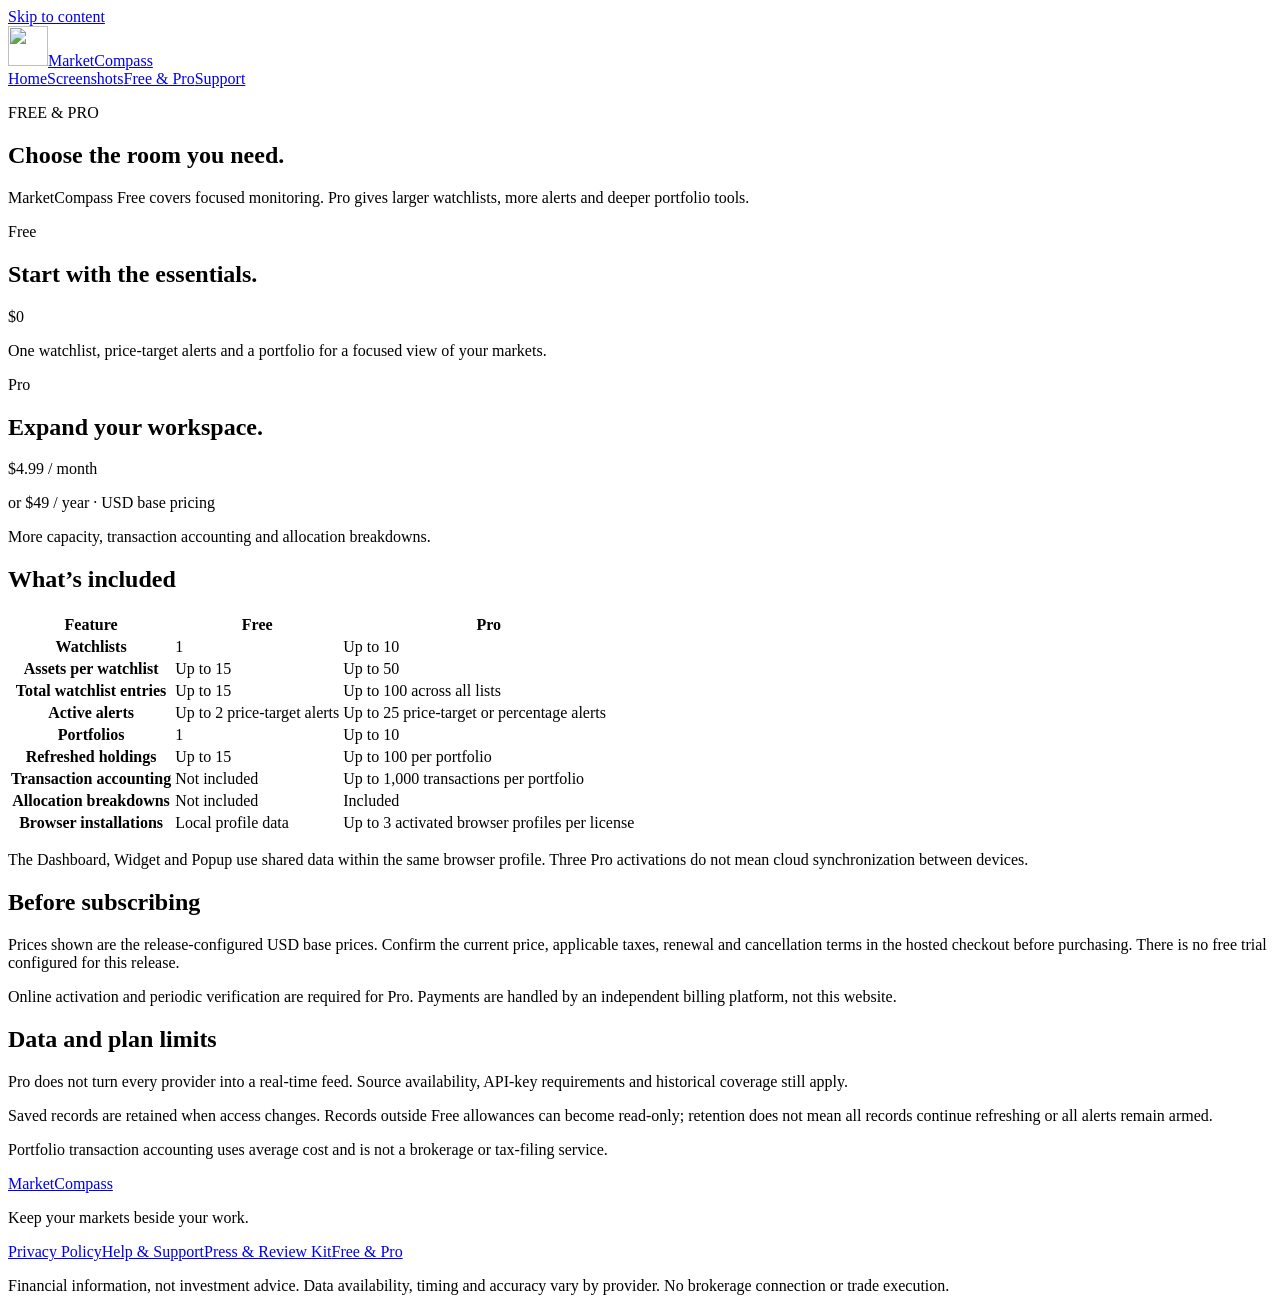
==== free-pro.html @ 10a3f00e "Add files via upload" ====
<!doctype html><html lang="en"><head><meta charset="utf-8"><meta name="viewport" content="width=device-width,initial-scale=1"><title>Free & Pro | MarketCompass</title><meta name="description" content="Compare MarketCompass Free and Pro allowances, portfolio tools and subscription information."><link rel="icon" href="assets/marketing/icon.png"><link rel="stylesheet" href="assets/site.css"></head><body><a class="skip" href="#main">Skip to content</a><header class="site-header"><div class="wrap header-inner"><a class="brand" href="index.html"><img src="assets/marketing/icon.png" width="40" height="40" alt=""><span>MarketCompass</span></a><nav aria-label="Main navigation"><a href="index.html">Home</a><a href="screenshots.html">Screenshots</a><a href="free-pro.html" aria-current="page">Free & Pro</a><a href="support.html">Support</a></nav></div></header><main id="main"><section class="page-head wrap"><p class="eyebrow">FREE & PRO</p><h1>Choose the room you need.</h1><p class="lede">MarketCompass Free covers focused monitoring. Pro gives larger watchlists, more alerts and deeper portfolio tools.</p></section>
<section class="wrap plans"><article><p class="eyebrow">Free</p><h2>Start with the essentials.</h2><p class="price">$0</p><p>One watchlist, price-target alerts and a portfolio for a focused view of your markets.</p></article><article class="pro-plan"><p class="eyebrow">Pro</p><h2>Expand your workspace.</h2><p class="price">$4.99<span> / month</span></p><p>or $49 / year · USD base pricing</p><p>More capacity, transaction accounting and allocation breakdowns.</p></article></section><section class="wrap section"><h2>What’s included</h2><div class="table-scroll" tabindex="0" role="region" aria-label="Free and Pro comparison"><table><thead><tr><th scope="col">Feature</th><th scope="col">Free</th><th scope="col">Pro</th></tr></thead><tbody><tr><th scope="row">Watchlists</th><td data-label="Free">1</td><td data-label="Pro">Up to 10</td></tr><tr><th scope="row">Assets per watchlist</th><td data-label="Free">Up to 15</td><td data-label="Pro">Up to 50</td></tr><tr><th scope="row">Total watchlist entries</th><td data-label="Free">Up to 15</td><td data-label="Pro">Up to 100 across all lists</td></tr><tr><th scope="row">Active alerts</th><td data-label="Free">Up to 2 price-target alerts</td><td data-label="Pro">Up to 25 price-target or percentage alerts</td></tr><tr><th scope="row">Portfolios</th><td data-label="Free">1</td><td data-label="Pro">Up to 10</td></tr><tr><th scope="row">Refreshed holdings</th><td data-label="Free">Up to 15</td><td data-label="Pro">Up to 100 per portfolio</td></tr><tr><th scope="row">Transaction accounting</th><td data-label="Free">Not included</td><td data-label="Pro">Up to 1,000 transactions per portfolio</td></tr><tr><th scope="row">Allocation breakdowns</th><td data-label="Free">Not included</td><td data-label="Pro">Included</td></tr><tr><th scope="row">Browser installations</th><td data-label="Free">Local profile data</td><td data-label="Pro">Up to 3 activated browser profiles per license</td></tr></tbody></table></div><p class="fine">The Dashboard, Widget and Popup use shared data within the same browser profile. Three Pro activations do not mean cloud synchronization between devices.</p></section><section class="wrap section two"><article class="feature-panel"><h2>Before subscribing</h2><p>Prices shown are the release-configured USD base prices. Confirm the current price, applicable taxes, renewal and cancellation terms in the hosted checkout before purchasing. There is no free trial configured for this release.</p><p>Online activation and periodic verification are required for Pro. Payments are handled by an independent billing platform, not this website.</p></article><article class="feature-panel"><h2>Data and plan limits</h2><p>Pro does not turn every provider into a real-time feed. Source availability, API-key requirements and historical coverage still apply.</p><p>Saved records are retained when access changes. Records outside Free allowances can become read-only; retention does not mean all records continue refreshing or all alerts remain armed.</p><p>Portfolio transaction accounting uses average cost and is not a brokerage or tax-filing service.</p></article></section></main><footer><div class="wrap footer-inner"><div><a class="brand" href="index.html">MarketCompass</a><p>Keep your markets beside your work.</p></div><div class="footer-links"><a href="privacy.html">Privacy Policy</a><a href="support.html">Help & Support</a><a href="press.html">Press & Review Kit</a><a href="free-pro.html">Free & Pro</a></div><p class="fine">Financial information, not investment advice. Data availability, timing and accuracy vary by provider. No brokerage connection or trade execution.</p></div></footer></body></html>
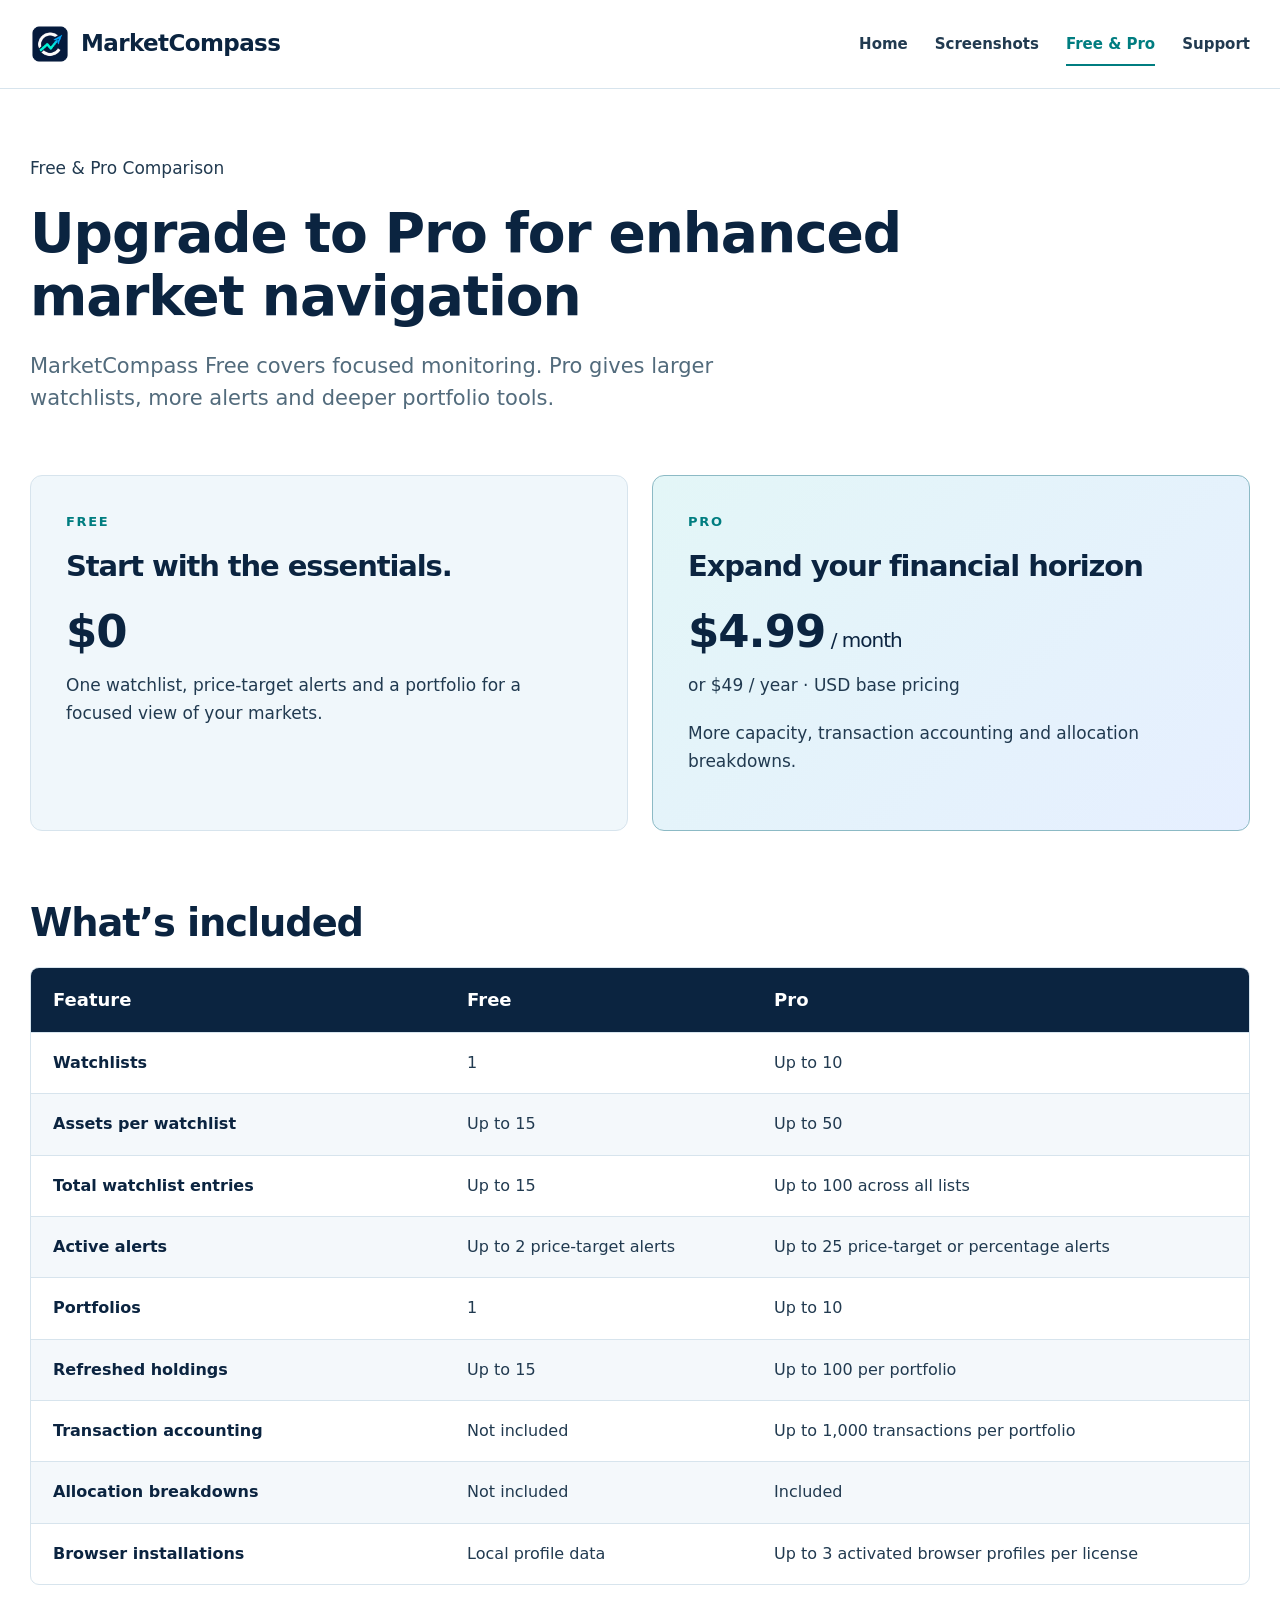
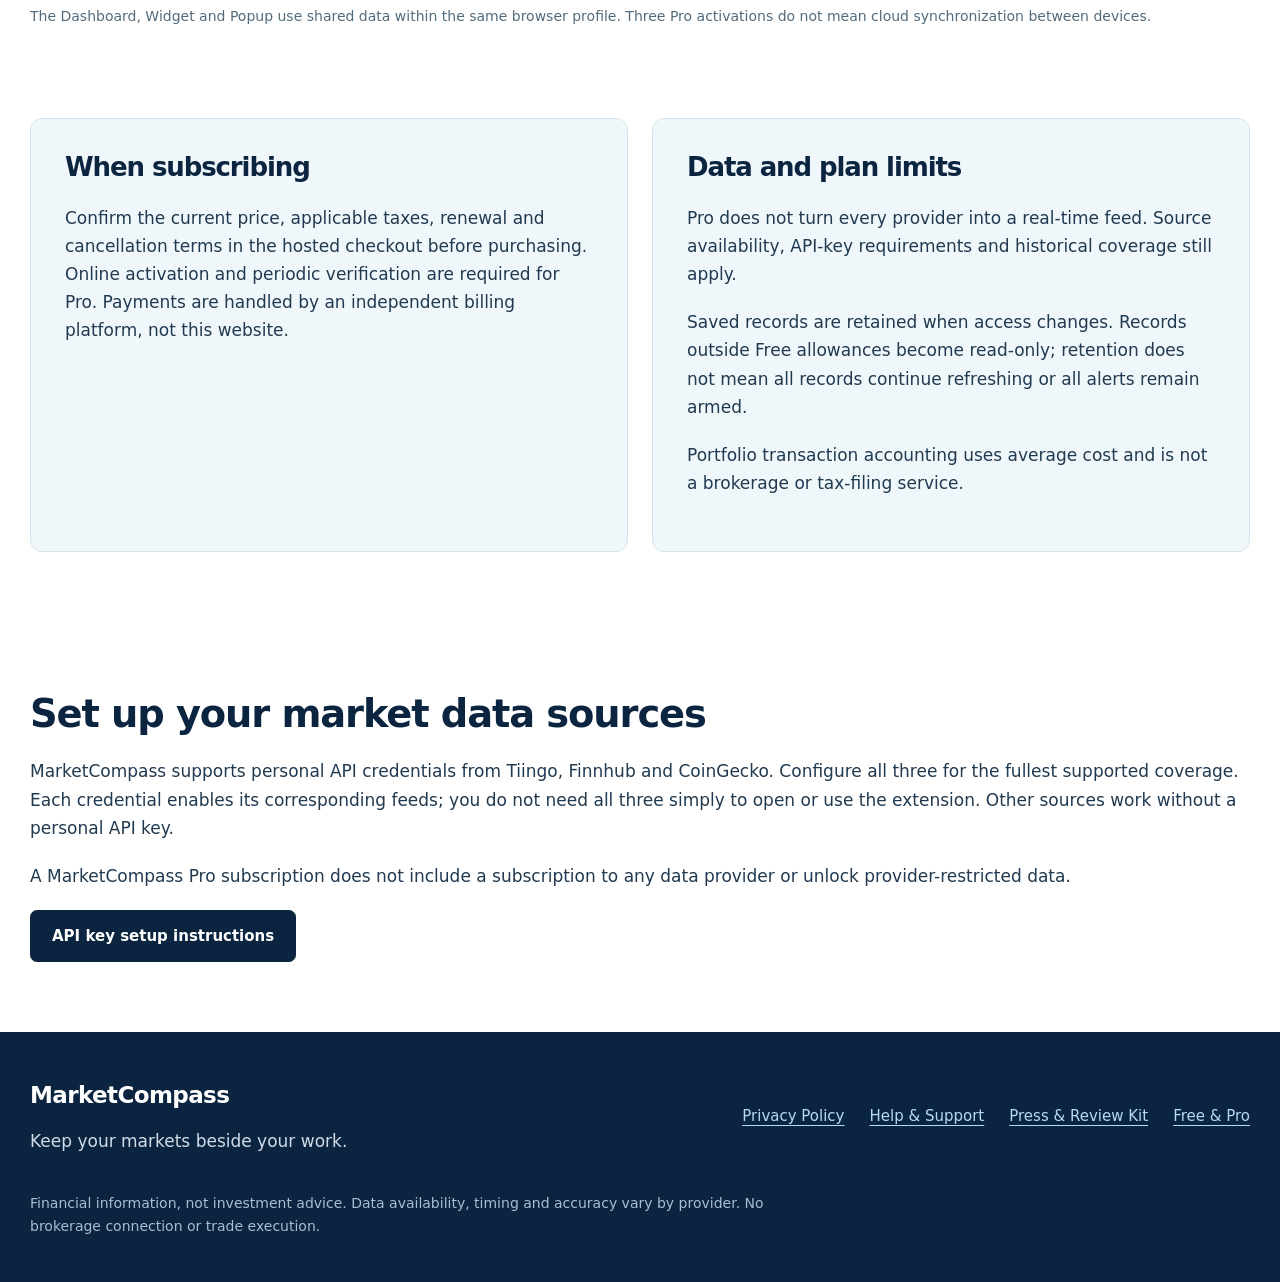
==== commit b315f7eb: "Add files via upload" ====
--- a/free-pro.html
+++ b/free-pro.html
@@ -1,2 +1,2 @@
-<!doctype html><html lang="en"><head><meta charset="utf-8"><meta name="viewport" content="width=device-width,initial-scale=1"><title>Free & Pro | MarketCompass</title><meta name="description" content="Compare MarketCompass Free and Pro allowances, portfolio tools and subscription information."><link rel="icon" href="assets/marketing/icon.png"><link rel="stylesheet" href="assets/site.css"></head><body><a class="skip" href="#main">Skip to content</a><header class="site-header"><div class="wrap header-inner"><a class="brand" href="index.html"><img src="assets/marketing/icon.png" width="40" height="40" alt=""><span>MarketCompass</span></a><nav aria-label="Main navigation"><a href="index.html">Home</a><a href="screenshots.html">Screenshots</a><a href="free-pro.html" aria-current="page">Free & Pro</a><a href="support.html">Support</a></nav></div></header><main id="main"><section class="page-head wrap"><p class="eyebrow">FREE & PRO</p><h1>Choose the room you need.</h1><p class="lede">MarketCompass Free covers focused monitoring. Pro gives larger watchlists, more alerts and deeper portfolio tools.</p></section>
-<section class="wrap plans"><article><p class="eyebrow">Free</p><h2>Start with the essentials.</h2><p class="price">$0</p><p>One watchlist, price-target alerts and a portfolio for a focused view of your markets.</p></article><article class="pro-plan"><p class="eyebrow">Pro</p><h2>Expand your workspace.</h2><p class="price">$4.99<span> / month</span></p><p>or $49 / year · USD base pricing</p><p>More capacity, transaction accounting and allocation breakdowns.</p></article></section><section class="wrap section"><h2>What’s included</h2><div class="table-scroll" tabindex="0" role="region" aria-label="Free and Pro comparison"><table><thead><tr><th scope="col">Feature</th><th scope="col">Free</th><th scope="col">Pro</th></tr></thead><tbody><tr><th scope="row">Watchlists</th><td data-label="Free">1</td><td data-label="Pro">Up to 10</td></tr><tr><th scope="row">Assets per watchlist</th><td data-label="Free">Up to 15</td><td data-label="Pro">Up to 50</td></tr><tr><th scope="row">Total watchlist entries</th><td data-label="Free">Up to 15</td><td data-label="Pro">Up to 100 across all lists</td></tr><tr><th scope="row">Active alerts</th><td data-label="Free">Up to 2 price-target alerts</td><td data-label="Pro">Up to 25 price-target or percentage alerts</td></tr><tr><th scope="row">Portfolios</th><td data-label="Free">1</td><td data-label="Pro">Up to 10</td></tr><tr><th scope="row">Refreshed holdings</th><td data-label="Free">Up to 15</td><td data-label="Pro">Up to 100 per portfolio</td></tr><tr><th scope="row">Transaction accounting</th><td data-label="Free">Not included</td><td data-label="Pro">Up to 1,000 transactions per portfolio</td></tr><tr><th scope="row">Allocation breakdowns</th><td data-label="Free">Not included</td><td data-label="Pro">Included</td></tr><tr><th scope="row">Browser installations</th><td data-label="Free">Local profile data</td><td data-label="Pro">Up to 3 activated browser profiles per license</td></tr></tbody></table></div><p class="fine">The Dashboard, Widget and Popup use shared data within the same browser profile. Three Pro activations do not mean cloud synchronization between devices.</p></section><section class="wrap section two"><article class="feature-panel"><h2>Before subscribing</h2><p>Prices shown are the release-configured USD base prices. Confirm the current price, applicable taxes, renewal and cancellation terms in the hosted checkout before purchasing. There is no free trial configured for this release.</p><p>Online activation and periodic verification are required for Pro. Payments are handled by an independent billing platform, not this website.</p></article><article class="feature-panel"><h2>Data and plan limits</h2><p>Pro does not turn every provider into a real-time feed. Source availability, API-key requirements and historical coverage still apply.</p><p>Saved records are retained when access changes. Records outside Free allowances can become read-only; retention does not mean all records continue refreshing or all alerts remain armed.</p><p>Portfolio transaction accounting uses average cost and is not a brokerage or tax-filing service.</p></article></section></main><footer><div class="wrap footer-inner"><div><a class="brand" href="index.html">MarketCompass</a><p>Keep your markets beside your work.</p></div><div class="footer-links"><a href="privacy.html">Privacy Policy</a><a href="support.html">Help & Support</a><a href="press.html">Press & Review Kit</a><a href="free-pro.html">Free & Pro</a></div><p class="fine">Financial information, not investment advice. Data availability, timing and accuracy vary by provider. No brokerage connection or trade execution.</p></div></footer></body></html>+<!doctype html><html lang="en"><head><meta charset="utf-8"><meta name="viewport" content="width=device-width,initial-scale=1"><title>Free & Pro Comparison | MarketCompass</title><meta name="description" content="Compare MarketCompass Free and Pro allowances, portfolio tools and subscription information."><link rel="icon" href="assets/marketing/icon.png"><link rel="stylesheet" href="assets/site.css"></head><body><a class="skip" href="#main">Skip to content</a><header class="site-header"><div class="wrap header-inner"><a class="brand" href="index.html"><img src="assets/marketing/icon.png" width="40" height="40" alt=""><span>MarketCompass</span></a><nav aria-label="Main navigation"><a href="index.html">Home</a><a href="screenshots.html">Screenshots</a><a href="free-pro.html" aria-current="page">Free & Pro</a><a href="support.html">Support</a></nav></div></header><main id="main"><section class="page-head wrap comparison-head"><p class="comparison-label">Free &amp; Pro Comparison</p><h1>Upgrade to Pro for enhanced market navigation</h1><p class="lede">MarketCompass Free covers focused monitoring. Pro gives larger watchlists, more alerts and deeper portfolio tools.</p></section>
+<section class="wrap plans"><article><p class="eyebrow">Free</p><h2>Start with the essentials.</h2><p class="price">$0</p><p>One watchlist, price-target alerts and a portfolio for a focused view of your markets.</p></article><article class="pro-plan"><p class="eyebrow">Pro</p><h2>Expand your financial horizon</h2><p class="price">$4.99<span> / month</span></p><p>or $49 / year · USD base pricing</p><p>More capacity, transaction accounting and allocation breakdowns.</p></article></section><section class="wrap section"><h2>What’s included</h2><div class="table-scroll" tabindex="0" role="region" aria-label="Free and Pro comparison"><table><thead><tr><th scope="col">Feature</th><th scope="col">Free</th><th scope="col">Pro</th></tr></thead><tbody><tr><th scope="row">Watchlists</th><td data-label="Free">1</td><td data-label="Pro">Up to 10</td></tr><tr><th scope="row">Assets per watchlist</th><td data-label="Free">Up to 15</td><td data-label="Pro">Up to 50</td></tr><tr><th scope="row">Total watchlist entries</th><td data-label="Free">Up to 15</td><td data-label="Pro">Up to 100 across all lists</td></tr><tr><th scope="row">Active alerts</th><td data-label="Free">Up to 2 price-target alerts</td><td data-label="Pro">Up to 25 price-target or percentage alerts</td></tr><tr><th scope="row">Portfolios</th><td data-label="Free">1</td><td data-label="Pro">Up to 10</td></tr><tr><th scope="row">Refreshed holdings</th><td data-label="Free">Up to 15</td><td data-label="Pro">Up to 100 per portfolio</td></tr><tr><th scope="row">Transaction accounting</th><td data-label="Free">Not included</td><td data-label="Pro">Up to 1,000 transactions per portfolio</td></tr><tr><th scope="row">Allocation breakdowns</th><td data-label="Free">Not included</td><td data-label="Pro">Included</td></tr><tr><th scope="row">Browser installations</th><td data-label="Free">Local profile data</td><td data-label="Pro">Up to 3 activated browser profiles per license</td></tr></tbody></table></div><p class="fine">The Dashboard, Widget and Popup use shared data within the same browser profile. Three Pro activations do not mean cloud synchronization between devices.</p></section><section class="wrap section two"><article class="feature-panel"><h2>When subscribing</h2><p>Confirm the current price, applicable taxes, renewal and cancellation terms in the hosted checkout before purchasing. Online activation and periodic verification are required for Pro. Payments are handled by an independent billing platform, not this website.</p></article><article class="feature-panel"><h2>Data and plan limits</h2><p>Pro does not turn every provider into a real-time feed. Source availability, API-key requirements and historical coverage still apply.</p><p>Saved records are retained when access changes. Records outside Free allowances become read-only; retention does not mean all records continue refreshing or all alerts remain armed.</p><p>Portfolio transaction accounting uses average cost and is not a brokerage or tax-filing service.</p></article></section><section class="wrap section api-callout"><h2>Set up your market data sources</h2><p>MarketCompass supports personal API credentials from Tiingo, Finnhub and CoinGecko. Configure all three for the fullest supported coverage. Each credential enables its corresponding feeds; you do not need all three simply to open or use the extension. Other sources work without a personal API key.</p><p>A MarketCompass Pro subscription does not include a subscription to any data provider or unlock provider-restricted data.</p><a class="button" href="support.html#api-setup">API key setup instructions</a></section></main><footer><div class="wrap footer-inner"><div><a class="brand" href="index.html">MarketCompass</a><p>Keep your markets beside your work.</p></div><div class="footer-links"><a href="privacy.html">Privacy Policy</a><a href="support.html">Help & Support</a><a href="press.html">Press & Review Kit</a><a href="free-pro.html">Free & Pro</a></div><p class="fine">Financial information, not investment advice. Data availability, timing and accuracy vary by provider. No brokerage connection or trade execution.</p></div></footer></body></html>
--- a/assets/site.css
+++ b/assets/site.css
@@ -0,0 +1,2 @@
+:root{--navy:#0b2440;--ink:#213a50;--muted:#526b7c;--teal:#007d80;--blue:#146bcc;--line:#d7e4ed;--pale:#f0f7fb;--white:#fff}*{box-sizing:border-box}html{scroll-behavior:smooth}body{margin:0;background:var(--white);color:var(--ink);font:17px/1.65 system-ui,-apple-system,"Segoe UI",sans-serif}a{color:#075fb3;text-underline-offset:4px}a:hover{text-decoration:underline}a:focus-visible,summary:focus-visible,div[tabindex]:focus-visible{outline:3px solid #007d80;outline-offset:5px}.wrap{width:min(1220px,calc(100% - 56px));margin-inline:auto}.site-header{background:rgba(255,255,255,.97);border-bottom:1px solid var(--line)}.header-inner{min-height:88px;display:flex;align-items:center;justify-content:space-between;gap:30px}.brand{display:inline-flex;align-items:center;gap:11px;font-size:23px;font-weight:800;letter-spacing:-.6px;text-decoration:none;color:var(--navy)}nav{display:flex;gap:27px;flex-wrap:wrap}nav a{color:var(--ink);font-size:15px;font-weight:650;text-decoration:none;padding:8px 0}nav a[aria-current=page]{color:var(--teal);box-shadow:0 2px var(--teal)}.skip{position:absolute;left:20px;top:-100px;background:#fff;z-index:10;padding:10px}.skip:focus{top:10px}h1,h2,h3{color:var(--navy);line-height:1.14;margin:0 0 22px;letter-spacing:-1.1px}h1{font-size:clamp(38px,4.3vw,62px)}h2{font-size:clamp(28px,3vw,40px)}h3{font-size:24px;letter-spacing:-.4px}p{margin:0 0 20px}em{font-style:normal;color:var(--teal)}.eyebrow{color:var(--teal);font-size:13px;font-weight:800;letter-spacing:1.7px;text-transform:uppercase;margin:0 0 18px}.lede{font-size:21px;line-height:1.55;max-width:750px;color:var(--muted)}.hero{display:grid;grid-template-columns:.8fr 1.2fr;gap:45px;align-items:center;padding-block:80px 85px}.hero figure{margin-right:-12px;box-shadow:0 25px 60px #143c6529;transform:rotate(-1deg)}figure{margin:0;border-radius:12px;overflow:hidden;background:#eaf3fa;border:1px solid var(--line)}figure img{display:block;width:100%;height:auto}figure a{display:block}figcaption{padding:12px 18px;color:var(--muted);font-size:14px}.actions{display:flex;gap:12px;flex-wrap:wrap;margin:27px 0}.button{display:inline-flex;gap:16px;align-items:center;background:var(--navy);border:1px solid var(--navy);color:#fff;text-decoration:none;padding:13px 21px;border-radius:7px;font-weight:700;font-size:15px}.button:hover{background:#124370;text-decoration:none}.button.secondary{background:#fff;color:var(--navy);border-color:#bccfdd}.status{display:flex;gap:9px;align-items:center;font-size:14px;color:var(--muted)}.status span{width:8px;height:8px;border-radius:50%;background:#bd8f27}.section{padding-block:70px}.section-intro{margin-bottom:40px}.three{display:grid;grid-template-columns:repeat(3,1fr);gap:36px}.three article{border-top:3px solid #53b8bf;padding-top:24px}.number{display:block;font-size:12px;letter-spacing:1px;font-weight:800;color:var(--teal);margin-bottom:18px}.three p{color:var(--muted)}.band{background:linear-gradient(120deg,#edf9fa,#eef3fc);padding-block:65px}.split{display:grid;grid-template-columns:1fr 1fr;gap:70px;align-items:center}.fine{font-size:14px;color:var(--muted);line-height:1.6}.text-link{font-weight:700;text-decoration:none}.feature-panel{background:var(--pale);border:1px solid var(--line);border-radius:12px;padding:34px}.feature-panel h3{margin-bottom:18px}.availability{border-top:1px solid var(--line);max-width:900px;text-align:center}.store-status{display:flex;gap:18px;justify-content:center;margin:28px 0}.store-status>div{border:1px solid var(--line);border-radius:8px;padding:16px 24px;text-align:left;min-width:240px}.store-status strong,.store-status span{display:block}.store-status span{font-size:14px;color:var(--muted)}footer{background:#0b2440;color:#d0dce7;padding:45px 0}.footer-inner{display:grid;grid-template-columns:1fr 1fr;gap:25px}.footer-inner .brand{color:#fff}.footer-inner p{margin:12px 0 0}.footer-links{display:flex;flex-wrap:wrap;align-items:center;justify-content:flex-end;gap:16px 25px}.footer-links a{color:#b5d9f6;font-size:15px}.footer-inner .fine{color:#a9bdcf;grid-column:1/-1;max-width:800px}.page-head{padding-block:65px 40px}.page-head h1{max-width:900px}.gallery{display:grid;grid-template-columns:1fr 1fr;gap:52px 30px;padding-block:10px 40px}.gallery h2{font-size:24px;letter-spacing:-.5px;margin-bottom:10px}.gallery p{font-size:16px;min-height:26px;margin-bottom:18px}.gallery figure{box-shadow:0 10px 25px #153c6010}.bottom-note{padding-bottom:55px}.plans{display:grid;grid-template-columns:1fr 1fr;gap:24px}.plans article{border:1px solid var(--line);border-radius:12px;padding:35px;background:var(--pale)}.plans .pro-plan{background:linear-gradient(135deg,#e3f6f7,#e6efff);border-color:#8cbac5}.plans h2{font-size:29px}.price{font-size:45px;letter-spacing:-1px;font-weight:800;color:var(--navy);line-height:1.2;margin:18px 0 12px}.price span{font-size:20px;font-weight:500}.table-scroll{overflow-x:auto;border:1px solid var(--line);border-radius:9px;margin-bottom:20px}table{width:100%;border-collapse:collapse;font-size:16px;min-width:650px}th,td{text-align:left;padding:17px 22px;border-bottom:1px solid var(--line);vertical-align:top}thead{background:var(--navy);color:#fff}thead th{font-size:18px}tbody th{color:var(--navy);width:34%;font-weight:650}tbody tr:nth-child(even){background:#f4f8fb}tbody tr:last-child>*{border:0}.two{display:grid;grid-template-columns:1fr 1fr;gap:24px;padding-top:0}.two h2{font-size:26px}.support-grid{display:grid;grid-template-columns:1.5fr 1fr;gap:65px;padding-bottom:65px}.support-grid h2{font-size:28px;margin-top:25px}.support-grid ol{padding-left:23px;margin-bottom:40px}.support-grid li{padding-left:7px;margin-bottom:12px}.contact-box{background:var(--pale);padding:30px;border-radius:12px;align-self:start;overflow-wrap:anywhere}details{border-bottom:1px solid var(--line);padding:18px 0}summary{font-weight:700;color:var(--navy);cursor:pointer}details p{padding-top:16px;margin-bottom:5px}.policy{max-width:900px;padding-bottom:60px}.policy section{border-top:1px solid var(--line);padding:30px 0}.policy h2{font-size:26px}.policy p{margin-top:15px}.download-grid{display:grid;grid-template-columns:1fr 1fr;gap:12px}.download-grid a{display:flex;justify-content:space-between;gap:15px;border:1px solid var(--line);border-radius:6px;padding:17px;text-decoration:none;background:var(--pale)}ul{padding-left:22px}li{margin-bottom:10px}@media(max-width:900px){.header-inner{padding:18px 0;flex-direction:column;gap:8px}nav{gap:20px}.hero{grid-template-columns:1fr;padding-block:45px;gap:35px}.hero figure{margin:0;transform:none}.split{gap:30px}.three{gap:20px}.support-grid{gap:30px}.brand{font-size:22px}}@media(max-width:650px){body{font-size:16px}.wrap{width:calc(100% - 36px)}nav{gap:18px}nav a{font-size:14px}.hero{padding-block:35px}.lede{font-size:19px}.three,.split,.two,.plans,.gallery,.support-grid,.download-grid{grid-template-columns:1fr}.section{padding-block:40px}.band{padding-block:40px}.page-head{padding-block:38px 25px}.three{gap:28px}.gallery{gap:35px}.gallery p{min-height:0}.feature-panel,.contact-box,.plans article{padding:25px}.store-status{flex-direction:column}.footer-inner{grid-template-columns:1fr}.footer-links{justify-content:flex-start}.footer-inner .fine{grid-column:auto}.two{padding-top:0}.support-grid{padding-bottom:40px}h1{font-size:39px}.button{padding:12px 17px}.availability{text-align:left}}@media(prefers-reduced-motion:reduce){html{scroll-behavior:auto}}@media print{nav,.actions,.skip{display:none}body{font-size:11pt}.wrap{width:100%}.hero,.split,.three,.two,.plans,.support-grid{display:block}figure{break-inside:avoid}footer{background:#fff;color:#000}.footer-inner .brand,.footer-links a,.footer-inner .fine{color:#000}}
+@media(max-width:650px){table{min-width:0;display:block}thead{position:absolute;width:1px;height:1px;overflow:hidden;clip-path:inset(50%)}tbody{display:block}tbody tr{display:grid;grid-template-columns:1fr 1fr;border-bottom:1px solid var(--line)}tbody th{grid-column:1/-1;width:auto;padding:14px 16px 4px;border:0}tbody td{display:block;border:0;padding:8px 16px 16px}tbody td:before{content:attr(data-label);display:block;font-size:12px;letter-spacing:.7px;text-transform:uppercase;font-weight:800;color:var(--teal);margin-bottom:5px}.table-scroll{overflow-x:visible}}
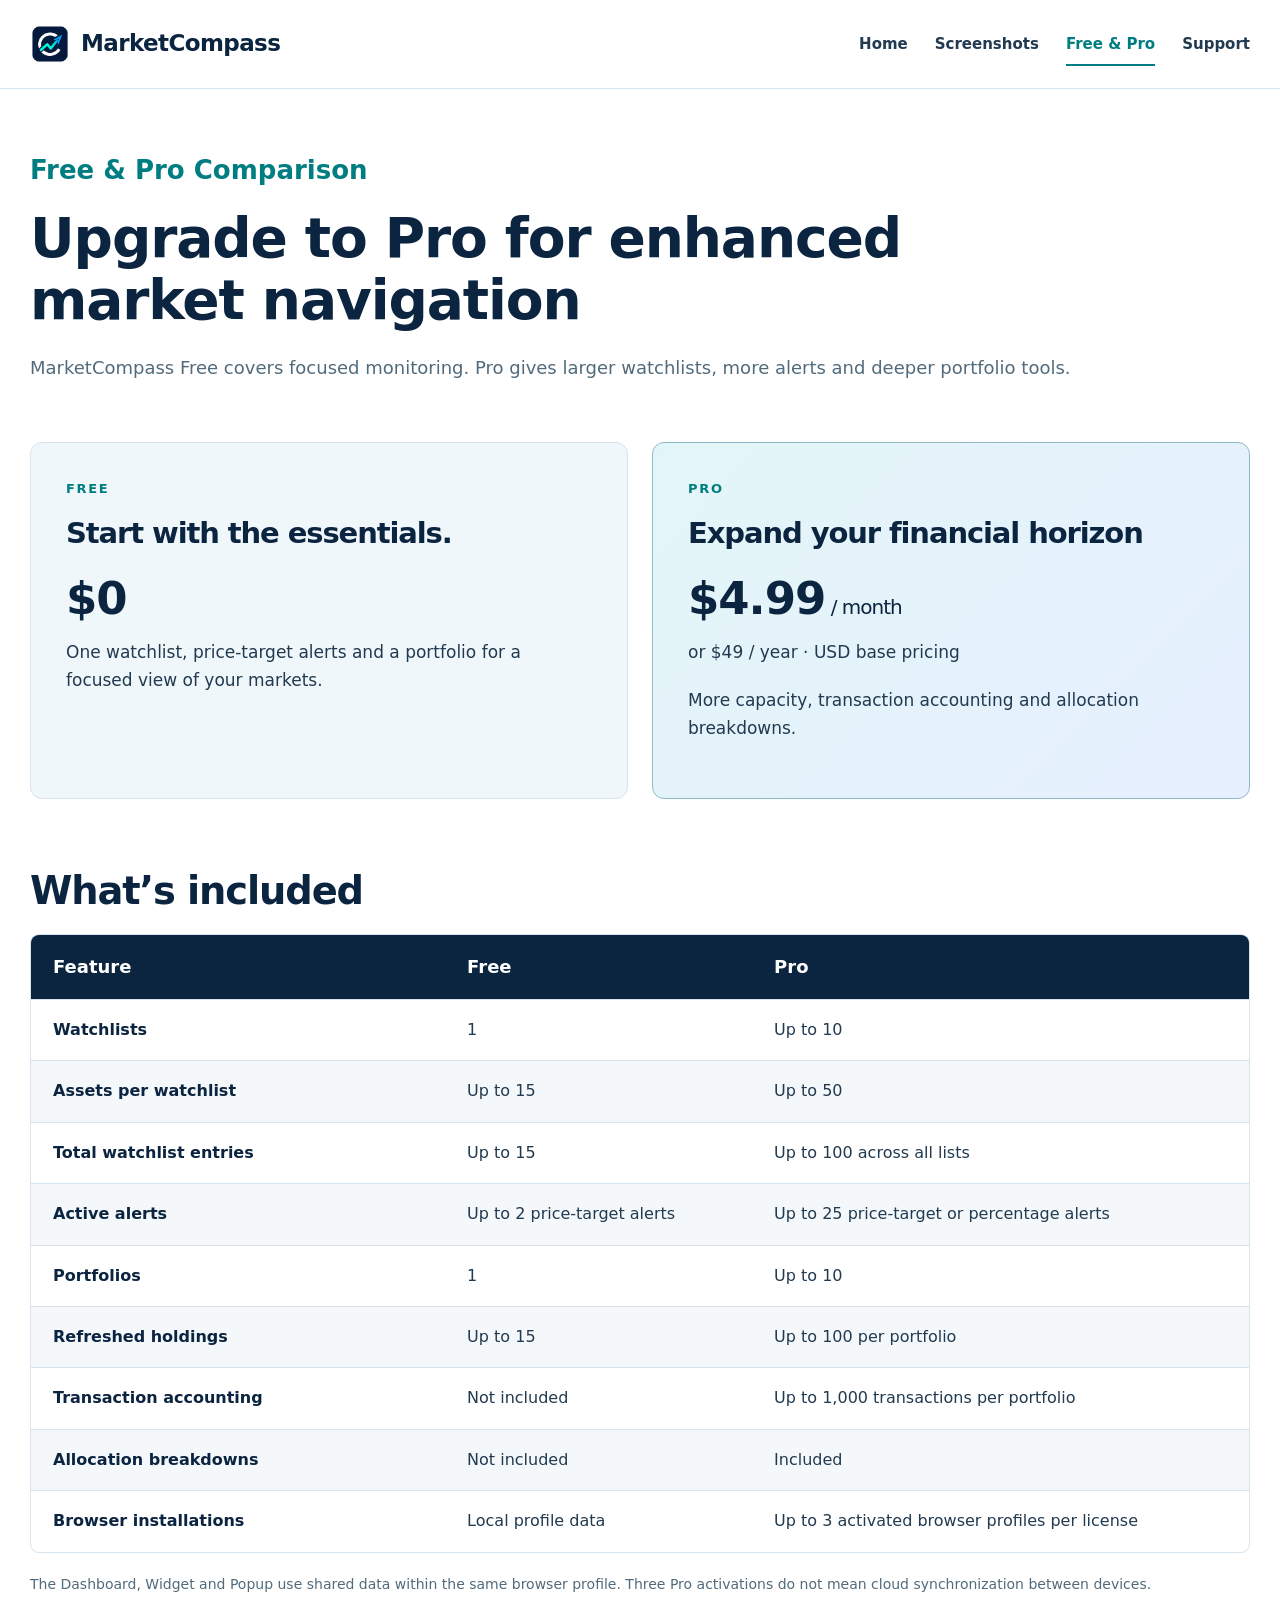
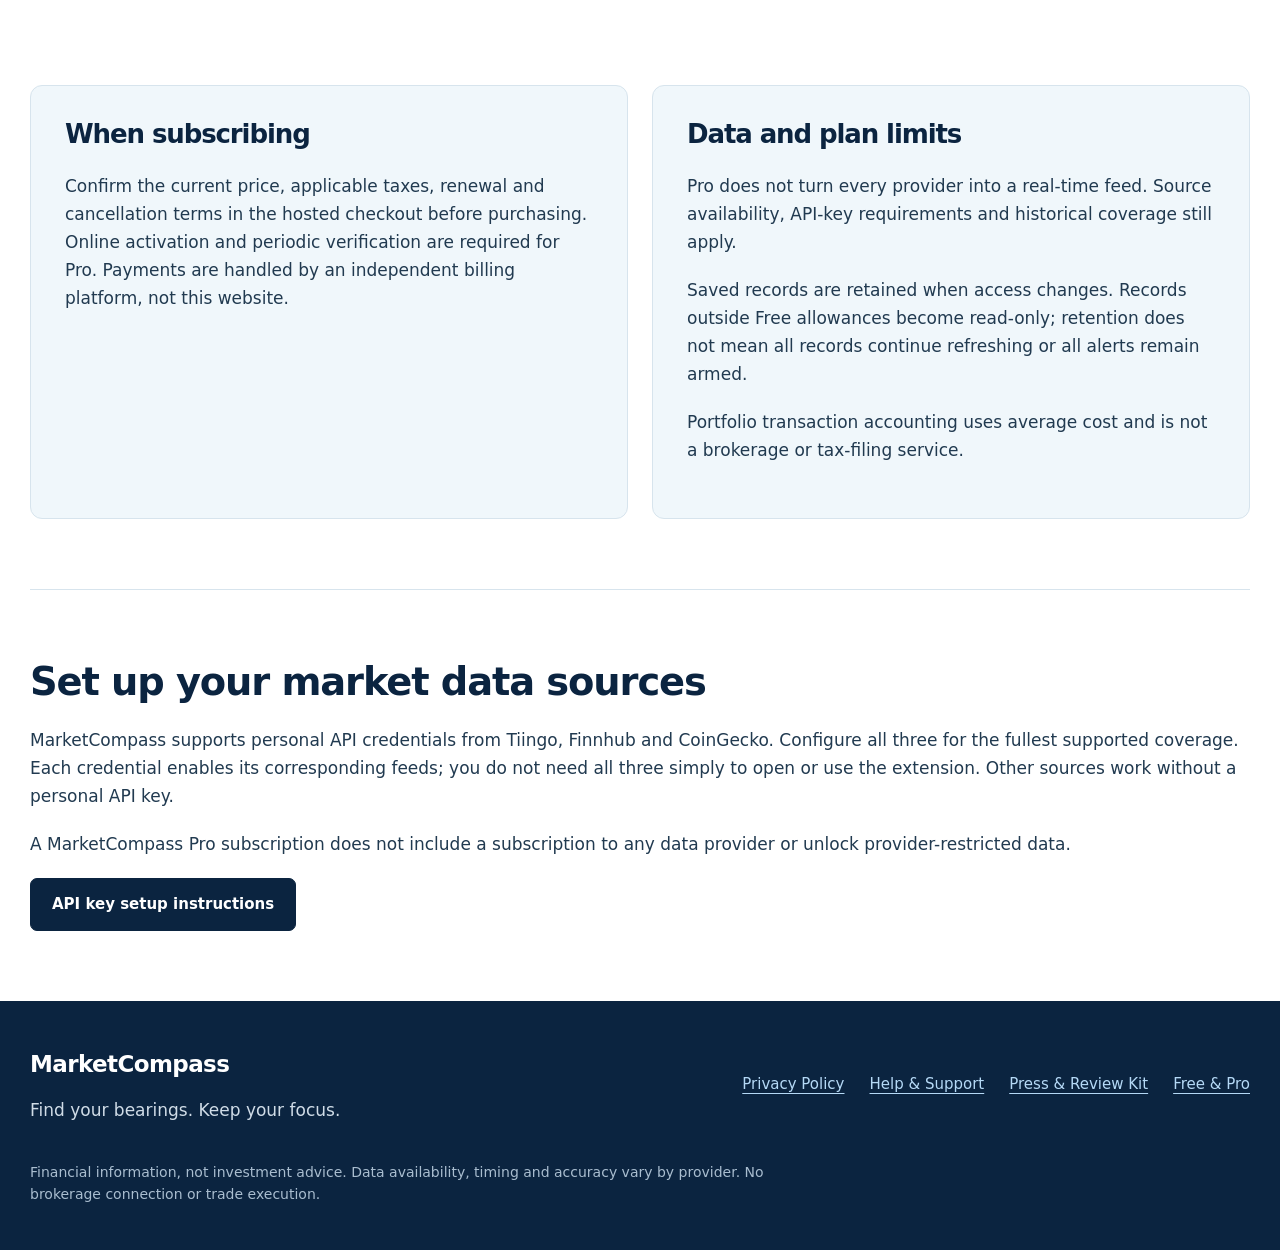
==== commit ba24418a: "Add files via upload" ====
--- a/free-pro.html
+++ b/free-pro.html
@@ -1,2 +1,2 @@
-<!doctype html><html lang="en"><head><meta charset="utf-8"><meta name="viewport" content="width=device-width,initial-scale=1"><title>Free & Pro Comparison | MarketCompass</title><meta name="description" content="Compare MarketCompass Free and Pro allowances, portfolio tools and subscription information."><link rel="icon" href="assets/marketing/icon.png"><link rel="stylesheet" href="assets/site.css"></head><body><a class="skip" href="#main">Skip to content</a><header class="site-header"><div class="wrap header-inner"><a class="brand" href="index.html"><img src="assets/marketing/icon.png" width="40" height="40" alt=""><span>MarketCompass</span></a><nav aria-label="Main navigation"><a href="index.html">Home</a><a href="screenshots.html">Screenshots</a><a href="free-pro.html" aria-current="page">Free & Pro</a><a href="support.html">Support</a></nav></div></header><main id="main"><section class="page-head wrap comparison-head"><p class="comparison-label">Free &amp; Pro Comparison</p><h1>Upgrade to Pro for enhanced market navigation</h1><p class="lede">MarketCompass Free covers focused monitoring. Pro gives larger watchlists, more alerts and deeper portfolio tools.</p></section>
-<section class="wrap plans"><article><p class="eyebrow">Free</p><h2>Start with the essentials.</h2><p class="price">$0</p><p>One watchlist, price-target alerts and a portfolio for a focused view of your markets.</p></article><article class="pro-plan"><p class="eyebrow">Pro</p><h2>Expand your financial horizon</h2><p class="price">$4.99<span> / month</span></p><p>or $49 / year · USD base pricing</p><p>More capacity, transaction accounting and allocation breakdowns.</p></article></section><section class="wrap section"><h2>What’s included</h2><div class="table-scroll" tabindex="0" role="region" aria-label="Free and Pro comparison"><table><thead><tr><th scope="col">Feature</th><th scope="col">Free</th><th scope="col">Pro</th></tr></thead><tbody><tr><th scope="row">Watchlists</th><td data-label="Free">1</td><td data-label="Pro">Up to 10</td></tr><tr><th scope="row">Assets per watchlist</th><td data-label="Free">Up to 15</td><td data-label="Pro">Up to 50</td></tr><tr><th scope="row">Total watchlist entries</th><td data-label="Free">Up to 15</td><td data-label="Pro">Up to 100 across all lists</td></tr><tr><th scope="row">Active alerts</th><td data-label="Free">Up to 2 price-target alerts</td><td data-label="Pro">Up to 25 price-target or percentage alerts</td></tr><tr><th scope="row">Portfolios</th><td data-label="Free">1</td><td data-label="Pro">Up to 10</td></tr><tr><th scope="row">Refreshed holdings</th><td data-label="Free">Up to 15</td><td data-label="Pro">Up to 100 per portfolio</td></tr><tr><th scope="row">Transaction accounting</th><td data-label="Free">Not included</td><td data-label="Pro">Up to 1,000 transactions per portfolio</td></tr><tr><th scope="row">Allocation breakdowns</th><td data-label="Free">Not included</td><td data-label="Pro">Included</td></tr><tr><th scope="row">Browser installations</th><td data-label="Free">Local profile data</td><td data-label="Pro">Up to 3 activated browser profiles per license</td></tr></tbody></table></div><p class="fine">The Dashboard, Widget and Popup use shared data within the same browser profile. Three Pro activations do not mean cloud synchronization between devices.</p></section><section class="wrap section two"><article class="feature-panel"><h2>When subscribing</h2><p>Confirm the current price, applicable taxes, renewal and cancellation terms in the hosted checkout before purchasing. Online activation and periodic verification are required for Pro. Payments are handled by an independent billing platform, not this website.</p></article><article class="feature-panel"><h2>Data and plan limits</h2><p>Pro does not turn every provider into a real-time feed. Source availability, API-key requirements and historical coverage still apply.</p><p>Saved records are retained when access changes. Records outside Free allowances become read-only; retention does not mean all records continue refreshing or all alerts remain armed.</p><p>Portfolio transaction accounting uses average cost and is not a brokerage or tax-filing service.</p></article></section><section class="wrap section api-callout"><h2>Set up your market data sources</h2><p>MarketCompass supports personal API credentials from Tiingo, Finnhub and CoinGecko. Configure all three for the fullest supported coverage. Each credential enables its corresponding feeds; you do not need all three simply to open or use the extension. Other sources work without a personal API key.</p><p>A MarketCompass Pro subscription does not include a subscription to any data provider or unlock provider-restricted data.</p><a class="button" href="support.html#api-setup">API key setup instructions</a></section></main><footer><div class="wrap footer-inner"><div><a class="brand" href="index.html">MarketCompass</a><p>Keep your markets beside your work.</p></div><div class="footer-links"><a href="privacy.html">Privacy Policy</a><a href="support.html">Help & Support</a><a href="press.html">Press & Review Kit</a><a href="free-pro.html">Free & Pro</a></div><p class="fine">Financial information, not investment advice. Data availability, timing and accuracy vary by provider. No brokerage connection or trade execution.</p></div></footer></body></html>+<!doctype html><html lang="en"><head><meta charset="utf-8"><meta name="viewport" content="width=device-width,initial-scale=1"><title>MarketCompass | Free & Pro Comparison</title><meta name="description" content="Compare MarketCompass Free and Pro allowances, portfolio tools and subscription information."><link rel="icon" href="assets/marketing/icon.png"><link rel="stylesheet" href="assets/site.css"></head><body><a class="skip" href="#main">Skip to content</a><header class="site-header"><div class="wrap header-inner"><a class="brand" href="index.html"><img src="assets/marketing/icon.png" width="40" height="40" alt=""><span>MarketCompass</span></a><nav aria-label="Main navigation"><a href="index.html">Home</a><a href="screenshots.html">Screenshots</a><a href="free-pro.html" aria-current="page">Free & Pro</a><a href="support.html">Support</a></nav></div></header><main id="main"><section class="page-head wrap comparison-head"><p class="comparison-label">Free &amp; Pro Comparison</p><h1>Upgrade to Pro for enhanced market navigation</h1><p class="lede">MarketCompass Free covers focused monitoring. Pro gives larger watchlists, more alerts and deeper portfolio tools.</p></section>
+<section class="wrap plans"><article><p class="eyebrow">Free</p><h2>Start with the essentials.</h2><p class="price">$0</p><p>One watchlist, price-target alerts and a portfolio for a focused view of your markets.</p></article><article class="pro-plan"><p class="eyebrow">Pro</p><h2>Expand your financial horizon</h2><p class="price">$4.99<span> / month</span></p><p>or $49 / year · USD base pricing</p><p>More capacity, transaction accounting and allocation breakdowns.</p></article></section><section class="wrap section"><h2>What’s included</h2><div class="table-scroll" tabindex="0" role="region" aria-label="Free and Pro comparison"><table><thead><tr><th scope="col">Feature</th><th scope="col">Free</th><th scope="col">Pro</th></tr></thead><tbody><tr><th scope="row">Watchlists</th><td data-label="Free">1</td><td data-label="Pro">Up to 10</td></tr><tr><th scope="row">Assets per watchlist</th><td data-label="Free">Up to 15</td><td data-label="Pro">Up to 50</td></tr><tr><th scope="row">Total watchlist entries</th><td data-label="Free">Up to 15</td><td data-label="Pro">Up to 100 across all lists</td></tr><tr><th scope="row">Active alerts</th><td data-label="Free">Up to 2 price-target alerts</td><td data-label="Pro">Up to 25 price-target or percentage alerts</td></tr><tr><th scope="row">Portfolios</th><td data-label="Free">1</td><td data-label="Pro">Up to 10</td></tr><tr><th scope="row">Refreshed holdings</th><td data-label="Free">Up to 15</td><td data-label="Pro">Up to 100 per portfolio</td></tr><tr><th scope="row">Transaction accounting</th><td data-label="Free">Not included</td><td data-label="Pro">Up to 1,000 transactions per portfolio</td></tr><tr><th scope="row">Allocation breakdowns</th><td data-label="Free">Not included</td><td data-label="Pro">Included</td></tr><tr><th scope="row">Browser installations</th><td data-label="Free">Local profile data</td><td data-label="Pro">Up to 3 activated browser profiles per license</td></tr></tbody></table></div><p class="fine">The Dashboard, Widget and Popup use shared data within the same browser profile. Three Pro activations do not mean cloud synchronization between devices.</p></section><section class="wrap section two"><article class="feature-panel"><h2>When subscribing</h2><p>Confirm the current price, applicable taxes, renewal and cancellation terms in the hosted checkout before purchasing. Online activation and periodic verification are required for Pro. Payments are handled by an independent billing platform, not this website.</p></article><article class="feature-panel"><h2>Data and plan limits</h2><p>Pro does not turn every provider into a real-time feed. Source availability, API-key requirements and historical coverage still apply.</p><p>Saved records are retained when access changes. Records outside Free allowances become read-only; retention does not mean all records continue refreshing or all alerts remain armed.</p><p>Portfolio transaction accounting uses average cost and is not a brokerage or tax-filing service.</p></article></section><section class="wrap section api-callout"><h2>Set up your market data sources</h2><p>MarketCompass supports personal API credentials from Tiingo, Finnhub and CoinGecko. Configure all three for the fullest supported coverage. Each credential enables its corresponding feeds; you do not need all three simply to open or use the extension. Other sources work without a personal API key.</p><p>A MarketCompass Pro subscription does not include a subscription to any data provider or unlock provider-restricted data.</p><a class="button" href="support.html#api-setup">API key setup instructions</a></section></main><footer><div class="wrap footer-inner"><div><a class="brand" href="index.html">MarketCompass</a><p>Find your bearings. Keep your focus.</p></div><div class="footer-links"><a href="privacy.html">Privacy Policy</a><a href="support.html">Help & Support</a><a href="press.html">Press & Review Kit</a><a href="free-pro.html">Free & Pro</a></div><p class="fine">Financial information, not investment advice. Data availability, timing and accuracy vary by provider. No brokerage connection or trade execution.</p></div></footer></body></html>
--- a/assets/site.css
+++ b/assets/site.css
@@ -1,2 +1,9 @@
-:root{--navy:#0b2440;--ink:#213a50;--muted:#526b7c;--teal:#007d80;--blue:#146bcc;--line:#d7e4ed;--pale:#f0f7fb;--white:#fff}*{box-sizing:border-box}html{scroll-behavior:smooth}body{margin:0;background:var(--white);color:var(--ink);font:17px/1.65 system-ui,-apple-system,"Segoe UI",sans-serif}a{color:#075fb3;text-underline-offset:4px}a:hover{text-decoration:underline}a:focus-visible,summary:focus-visible,div[tabindex]:focus-visible{outline:3px solid #007d80;outline-offset:5px}.wrap{width:min(1220px,calc(100% - 56px));margin-inline:auto}.site-header{background:rgba(255,255,255,.97);border-bottom:1px solid var(--line)}.header-inner{min-height:88px;display:flex;align-items:center;justify-content:space-between;gap:30px}.brand{display:inline-flex;align-items:center;gap:11px;font-size:23px;font-weight:800;letter-spacing:-.6px;text-decoration:none;color:var(--navy)}nav{display:flex;gap:27px;flex-wrap:wrap}nav a{color:var(--ink);font-size:15px;font-weight:650;text-decoration:none;padding:8px 0}nav a[aria-current=page]{color:var(--teal);box-shadow:0 2px var(--teal)}.skip{position:absolute;left:20px;top:-100px;background:#fff;z-index:10;padding:10px}.skip:focus{top:10px}h1,h2,h3{color:var(--navy);line-height:1.14;margin:0 0 22px;letter-spacing:-1.1px}h1{font-size:clamp(38px,4.3vw,62px)}h2{font-size:clamp(28px,3vw,40px)}h3{font-size:24px;letter-spacing:-.4px}p{margin:0 0 20px}em{font-style:normal;color:var(--teal)}.eyebrow{color:var(--teal);font-size:13px;font-weight:800;letter-spacing:1.7px;text-transform:uppercase;margin:0 0 18px}.lede{font-size:21px;line-height:1.55;max-width:750px;color:var(--muted)}.hero{display:grid;grid-template-columns:.8fr 1.2fr;gap:45px;align-items:center;padding-block:80px 85px}.hero figure{margin-right:-12px;box-shadow:0 25px 60px #143c6529;transform:rotate(-1deg)}figure{margin:0;border-radius:12px;overflow:hidden;background:#eaf3fa;border:1px solid var(--line)}figure img{display:block;width:100%;height:auto}figure a{display:block}figcaption{padding:12px 18px;color:var(--muted);font-size:14px}.actions{display:flex;gap:12px;flex-wrap:wrap;margin:27px 0}.button{display:inline-flex;gap:16px;align-items:center;background:var(--navy);border:1px solid var(--navy);color:#fff;text-decoration:none;padding:13px 21px;border-radius:7px;font-weight:700;font-size:15px}.button:hover{background:#124370;text-decoration:none}.button.secondary{background:#fff;color:var(--navy);border-color:#bccfdd}.status{display:flex;gap:9px;align-items:center;font-size:14px;color:var(--muted)}.status span{width:8px;height:8px;border-radius:50%;background:#bd8f27}.section{padding-block:70px}.section-intro{margin-bottom:40px}.three{display:grid;grid-template-columns:repeat(3,1fr);gap:36px}.three article{border-top:3px solid #53b8bf;padding-top:24px}.number{display:block;font-size:12px;letter-spacing:1px;font-weight:800;color:var(--teal);margin-bottom:18px}.three p{color:var(--muted)}.band{background:linear-gradient(120deg,#edf9fa,#eef3fc);padding-block:65px}.split{display:grid;grid-template-columns:1fr 1fr;gap:70px;align-items:center}.fine{font-size:14px;color:var(--muted);line-height:1.6}.text-link{font-weight:700;text-decoration:none}.feature-panel{background:var(--pale);border:1px solid var(--line);border-radius:12px;padding:34px}.feature-panel h3{margin-bottom:18px}.availability{border-top:1px solid var(--line);max-width:900px;text-align:center}.store-status{display:flex;gap:18px;justify-content:center;margin:28px 0}.store-status>div{border:1px solid var(--line);border-radius:8px;padding:16px 24px;text-align:left;min-width:240px}.store-status strong,.store-status span{display:block}.store-status span{font-size:14px;color:var(--muted)}footer{background:#0b2440;color:#d0dce7;padding:45px 0}.footer-inner{display:grid;grid-template-columns:1fr 1fr;gap:25px}.footer-inner .brand{color:#fff}.footer-inner p{margin:12px 0 0}.footer-links{display:flex;flex-wrap:wrap;align-items:center;justify-content:flex-end;gap:16px 25px}.footer-links a{color:#b5d9f6;font-size:15px}.footer-inner .fine{color:#a9bdcf;grid-column:1/-1;max-width:800px}.page-head{padding-block:65px 40px}.page-head h1{max-width:900px}.gallery{display:grid;grid-template-columns:1fr 1fr;gap:52px 30px;padding-block:10px 40px}.gallery h2{font-size:24px;letter-spacing:-.5px;margin-bottom:10px}.gallery p{font-size:16px;min-height:26px;margin-bottom:18px}.gallery figure{box-shadow:0 10px 25px #153c6010}.bottom-note{padding-bottom:55px}.plans{display:grid;grid-template-columns:1fr 1fr;gap:24px}.plans article{border:1px solid var(--line);border-radius:12px;padding:35px;background:var(--pale)}.plans .pro-plan{background:linear-gradient(135deg,#e3f6f7,#e6efff);border-color:#8cbac5}.plans h2{font-size:29px}.price{font-size:45px;letter-spacing:-1px;font-weight:800;color:var(--navy);line-height:1.2;margin:18px 0 12px}.price span{font-size:20px;font-weight:500}.table-scroll{overflow-x:auto;border:1px solid var(--line);border-radius:9px;margin-bottom:20px}table{width:100%;border-collapse:collapse;font-size:16px;min-width:650px}th,td{text-align:left;padding:17px 22px;border-bottom:1px solid var(--line);vertical-align:top}thead{background:var(--navy);color:#fff}thead th{font-size:18px}tbody th{color:var(--navy);width:34%;font-weight:650}tbody tr:nth-child(even){background:#f4f8fb}tbody tr:last-child>*{border:0}.two{display:grid;grid-template-columns:1fr 1fr;gap:24px;padding-top:0}.two h2{font-size:26px}.support-grid{display:grid;grid-template-columns:1.5fr 1fr;gap:65px;padding-bottom:65px}.support-grid h2{font-size:28px;margin-top:25px}.support-grid ol{padding-left:23px;margin-bottom:40px}.support-grid li{padding-left:7px;margin-bottom:12px}.contact-box{background:var(--pale);padding:30px;border-radius:12px;align-self:start;overflow-wrap:anywhere}details{border-bottom:1px solid var(--line);padding:18px 0}summary{font-weight:700;color:var(--navy);cursor:pointer}details p{padding-top:16px;margin-bottom:5px}.policy{max-width:900px;padding-bottom:60px}.policy section{border-top:1px solid var(--line);padding:30px 0}.policy h2{font-size:26px}.policy p{margin-top:15px}.download-grid{display:grid;grid-template-columns:1fr 1fr;gap:12px}.download-grid a{display:flex;justify-content:space-between;gap:15px;border:1px solid var(--line);border-radius:6px;padding:17px;text-decoration:none;background:var(--pale)}ul{padding-left:22px}li{margin-bottom:10px}@media(max-width:900px){.header-inner{padding:18px 0;flex-direction:column;gap:8px}nav{gap:20px}.hero{grid-template-columns:1fr;padding-block:45px;gap:35px}.hero figure{margin:0;transform:none}.split{gap:30px}.three{gap:20px}.support-grid{gap:30px}.brand{font-size:22px}}@media(max-width:650px){body{font-size:16px}.wrap{width:calc(100% - 36px)}nav{gap:18px}nav a{font-size:14px}.hero{padding-block:35px}.lede{font-size:19px}.three,.split,.two,.plans,.gallery,.support-grid,.download-grid{grid-template-columns:1fr}.section{padding-block:40px}.band{padding-block:40px}.page-head{padding-block:38px 25px}.three{gap:28px}.gallery{gap:35px}.gallery p{min-height:0}.feature-panel,.contact-box,.plans article{padding:25px}.store-status{flex-direction:column}.footer-inner{grid-template-columns:1fr}.footer-links{justify-content:flex-start}.footer-inner .fine{grid-column:auto}.two{padding-top:0}.support-grid{padding-bottom:40px}h1{font-size:39px}.button{padding:12px 17px}.availability{text-align:left}}@media(prefers-reduced-motion:reduce){html{scroll-behavior:auto}}@media print{nav,.actions,.skip{display:none}body{font-size:11pt}.wrap{width:100%}.hero,.split,.three,.two,.plans,.support-grid{display:block}figure{break-inside:avoid}footer{background:#fff;color:#000}.footer-inner .brand,.footer-links a,.footer-inner .fine{color:#000}}
-@media(max-width:650px){table{min-width:0;display:block}thead{position:absolute;width:1px;height:1px;overflow:hidden;clip-path:inset(50%)}tbody{display:block}tbody tr{display:grid;grid-template-columns:1fr 1fr;border-bottom:1px solid var(--line)}tbody th{grid-column:1/-1;width:auto;padding:14px 16px 4px;border:0}tbody td{display:block;border:0;padding:8px 16px 16px}tbody td:before{content:attr(data-label);display:block;font-size:12px;letter-spacing:.7px;text-transform:uppercase;font-weight:800;color:var(--teal);margin-bottom:5px}.table-scroll{overflow-x:visible}}+:root{--navy:#0b2440;--ink:#213a50;--muted:#526b7c;--teal:#007d80;--blue:#146bcc;--line:#d7e4ed;--pale:#f0f7fb;--white:#fff}*{box-sizing:border-box}html{scroll-behavior:smooth}body{margin:0;background:var(--white);color:var(--ink);font:17px/1.65 system-ui,-apple-system,"Segoe UI",sans-serif}a{color:#075fb3;text-underline-offset:4px}a:hover{text-decoration:underline}a:focus-visible,summary:focus-visible,div[tabindex]:focus-visible{outline:3px solid #007d80;outline-offset:5px}.wrap{width:min(1220px,calc(100% - 56px));margin-inline:auto}.site-header{background:rgba(255,255,255,.97);border-bottom:1px solid var(--line)}.header-inner{min-height:88px;display:flex;align-items:center;justify-content:space-between;gap:30px}.brand{display:inline-flex;align-items:center;gap:11px;font-size:23px;font-weight:800;letter-spacing:-.6px;text-decoration:none;color:var(--navy)}nav{display:flex;gap:27px;flex-wrap:wrap}nav a{color:var(--ink);font-size:15px;font-weight:650;text-decoration:none;padding:8px 0}nav a[aria-current=page]{color:var(--teal);box-shadow:0 2px var(--teal)}.skip{position:absolute;left:20px;top:-100px;background:#fff;z-index:10;padding:10px}.skip:focus{top:10px}h1,h2,h3{color:var(--navy);line-height:1.14;margin:0 0 22px;letter-spacing:-1.1px}h1{font-size:clamp(38px,4.3vw,62px)}h2{font-size:clamp(28px,3vw,40px)}h3{font-size:24px;letter-spacing:-.4px}p{margin:0 0 20px}em{font-style:normal;color:var(--teal)}.eyebrow{color:var(--teal);font-size:13px;font-weight:800;letter-spacing:1.7px;text-transform:uppercase;margin:0 0 18px}.lede{font-size:21px;line-height:1.55;max-width:750px;color:var(--muted)}.hero{display:grid;grid-template-columns:.8fr 1.2fr;gap:45px;align-items:center;padding-block:80px 85px}.hero figure{margin-right:0;box-shadow:0 25px 60px #143c6529;transform:none}figure{margin:0;border-radius:12px;overflow:hidden;background:#eaf3fa;border:1px solid var(--line)}figure img{display:block;width:100%;height:auto}figure a{display:block}figcaption{padding:12px 18px;color:var(--muted);font-size:14px}.actions{display:flex;gap:12px;flex-wrap:wrap;margin:27px 0}.button{display:inline-flex;gap:16px;align-items:center;background:var(--navy);border:1px solid var(--navy);color:#fff;text-decoration:none;padding:13px 21px;border-radius:7px;font-weight:700;font-size:15px}.button:hover{background:#124370;text-decoration:none}.button.secondary{background:#fff;color:var(--navy);border-color:#bccfdd}.status{display:flex;gap:9px;align-items:center;font-size:14px;color:var(--muted)}.status span{width:8px;height:8px;border-radius:50%;background:#bd8f27}.section{padding-block:70px}.section-intro{margin-bottom:40px}.three{display:grid;grid-template-columns:repeat(3,1fr);gap:36px}.three article{border-top:3px solid #53b8bf;padding-top:24px}.number{display:block;font-size:12px;letter-spacing:1px;font-weight:800;color:var(--teal);margin-bottom:18px}.three p{color:var(--muted)}.band{background:linear-gradient(120deg,#edf9fa,#eef3fc);padding-block:65px}.split{display:grid;grid-template-columns:1fr 1fr;gap:70px;align-items:center}.fine{font-size:14px;color:var(--muted);line-height:1.6}.text-link{font-weight:700;text-decoration:none}.feature-panel{background:var(--pale);border:1px solid var(--line);border-radius:12px;padding:34px}.feature-panel h3{margin-bottom:18px}.availability{border-top:1px solid var(--line);max-width:900px;text-align:center}.store-status{display:flex;gap:18px;justify-content:center;margin:28px 0}.store-status>div{border:1px solid var(--line);border-radius:8px;padding:16px 24px;text-align:left;min-width:240px}.store-status strong,.store-status span{display:block}.store-status span{font-size:14px;color:var(--muted)}footer{background:#0b2440;color:#d0dce7;padding:45px 0}.footer-inner{display:grid;grid-template-columns:1fr 1fr;gap:25px}.footer-inner .brand{color:#fff}.footer-inner p{margin:12px 0 0}.footer-links{display:flex;flex-wrap:wrap;align-items:center;justify-content:flex-end;gap:16px 25px}.footer-links a{color:#b5d9f6;font-size:15px}.footer-inner .fine{color:#a9bdcf;grid-column:1/-1;max-width:800px}.page-head{padding-block:65px 40px}.page-head h1{max-width:900px}.gallery{display:grid;grid-template-columns:1fr 1fr;gap:52px 30px;padding-block:10px 40px}.gallery h2{font-size:24px;letter-spacing:-.5px;margin-bottom:10px}.gallery p{font-size:16px;min-height:26px;margin-bottom:18px}.gallery figure{box-shadow:0 10px 25px #153c6010}.bottom-note{padding-bottom:55px}.plans{display:grid;grid-template-columns:1fr 1fr;gap:24px}.plans article{border:1px solid var(--line);border-radius:12px;padding:35px;background:var(--pale)}.plans .pro-plan{background:linear-gradient(135deg,#e3f6f7,#e6efff);border-color:#8cbac5}.plans h2{font-size:29px}.price{font-size:45px;letter-spacing:-1px;font-weight:800;color:var(--navy);line-height:1.2;margin:18px 0 12px}.price span{font-size:20px;font-weight:500}.table-scroll{overflow-x:auto;border:1px solid var(--line);border-radius:9px;margin-bottom:20px}table{width:100%;border-collapse:collapse;font-size:16px;min-width:650px}th,td{text-align:left;padding:17px 22px;border-bottom:1px solid var(--line);vertical-align:top}thead{background:var(--navy);color:#fff}thead th{font-size:18px}tbody th{color:var(--navy);width:34%;font-weight:650}tbody tr:nth-child(even){background:#f4f8fb}tbody tr:last-child>*{border:0}.two{display:grid;grid-template-columns:1fr 1fr;gap:24px;padding-top:0}.two h2{font-size:26px}.support-grid{display:grid;grid-template-columns:1.5fr 1fr;gap:65px;padding-bottom:65px}.support-grid h2{font-size:28px;margin-top:25px}.support-grid ol{padding-left:23px;margin-bottom:40px}.support-grid li{padding-left:7px;margin-bottom:12px}.contact-box{background:var(--pale);padding:30px;border-radius:12px;align-self:start;overflow-wrap:anywhere}details{border-bottom:1px solid var(--line);padding:18px 0}summary{font-weight:700;color:var(--navy);cursor:pointer}details p{padding-top:16px;margin-bottom:5px}.policy{max-width:900px;padding-bottom:60px}.policy section{border-top:1px solid var(--line);padding:30px 0}.policy h2{font-size:26px}.policy p{margin-top:15px}.download-grid{display:grid;grid-template-columns:1fr 1fr;gap:12px}.download-grid a{display:flex;justify-content:space-between;gap:15px;border:1px solid var(--line);border-radius:6px;padding:17px;text-decoration:none;background:var(--pale)}ul{padding-left:22px}li{margin-bottom:10px}@media(max-width:900px){.header-inner{padding:18px 0;flex-direction:column;gap:8px}nav{gap:20px}.hero{grid-template-columns:1fr;padding-block:45px;gap:35px}.hero figure{margin:0;transform:none}.split{gap:30px}.three{gap:20px}.support-grid{gap:30px}.brand{font-size:22px}}@media(max-width:650px){body{font-size:16px}.wrap{width:calc(100% - 36px)}nav{gap:18px}nav a{font-size:14px}.hero{padding-block:35px}.lede{font-size:19px}.three,.split,.two,.plans,.gallery,.support-grid,.download-grid{grid-template-columns:1fr}.section{padding-block:40px}.band{padding-block:40px}.page-head{padding-block:38px 25px}.three{gap:28px}.gallery{gap:35px}.gallery p{min-height:0}.feature-panel,.contact-box,.plans article{padding:25px}.store-status{flex-direction:column}.footer-inner{grid-template-columns:1fr}.footer-links{justify-content:flex-start}.footer-inner .fine{grid-column:auto}.two{padding-top:0}.support-grid{padding-bottom:40px}h1{font-size:39px}.button{padding:12px 17px}.availability{text-align:left}}@media(prefers-reduced-motion:reduce){html{scroll-behavior:auto}}@media print{nav,.actions,.skip{display:none}body{font-size:11pt}.wrap{width:100%}.hero,.split,.three,.two,.plans,.support-grid{display:block}figure{break-inside:avoid}footer{background:#fff;color:#000}.footer-inner .brand,.footer-links a,.footer-inner .fine{color:#000}}
+@media(max-width:650px){table{min-width:0;display:block}thead{position:absolute;width:1px;height:1px;overflow:hidden;clip-path:inset(50%)}tbody{display:block}tbody tr{display:grid;grid-template-columns:1fr 1fr;border-bottom:1px solid var(--line)}tbody th{grid-column:1/-1;width:auto;padding:14px 16px 4px;border:0}tbody td{display:block;border:0;padding:8px 16px 16px}tbody td:before{content:attr(data-label);display:block;font-size:12px;letter-spacing:.7px;text-transform:uppercase;font-weight:800;color:var(--teal);margin-bottom:5px}.table-scroll{overflow-x:visible}}
+/* Product form factors and accessible screenshot viewer */
+.workspace-intro{display:grid;grid-template-columns:.8fr 1.2fr;align-items:center;gap:40px;margin-bottom:40px}.workspace-intro .section-intro{margin:0}.form-factors{display:flex;align-items:flex-end;gap:12px}.form-factors figure{border:0;background:none;overflow:visible;border-radius:0}.form-dashboard{flex:2.3}.form-widget{flex:1.2}.form-popup{flex:1}.form-factors figcaption{padding:0 0 10px;font-size:13px;font-weight:750;text-align:center;color:var(--navy)}.screenshot-frame{display:block;position:relative;overflow:hidden;border-radius:6px;box-shadow:0 10px 25px #143c6529}.screenshot-frame img{display:block;width:100%;height:auto}.version-cover{position:absolute;display:block;pointer-events:none}.dashboard .version-cover{left:19.8%;top:3.9%;width:2.2%;height:1.6%;background:#0f1723}.widget .version-cover{left:7.9%;top:7.9%;width:4.2%;height:1.4%;background:#192535}.popup .version-cover{left:8.4%;top:4.7%;width:4.5%;height:1.6%;background:#192535}a[data-lightbox]{cursor:zoom-in}.image-dialog{border:0;border-radius:12px;padding:18px;width:min(1280px,96vw);max-width:96vw;max-height:94vh;background:#fff;color:var(--navy)}.image-dialog::backdrop{background:#071827dc}.viewer-header{display:flex;align-items:center;justify-content:space-between;gap:20px;margin-bottom:12px}.viewer-header h2{font-size:18px;letter-spacing:0;margin:0}.viewer-close{font:inherit;font-weight:700;border:1px solid #bccfdd;border-radius:6px;padding:8px 14px;background:white;color:var(--navy);cursor:pointer}.viewer-close:focus-visible{outline:3px solid var(--teal);outline-offset:3px}.viewer-body{display:flex;justify-content:center}.viewer-body>img{display:block;max-width:100%;max-height:76vh;width:auto;height:auto;object-fit:contain}.viewer-body .screenshot-frame{width:min(var(--viewer-width),100%);box-shadow:none}.viewer-body .screenshot-frame img{width:100%;height:auto}body.viewer-open{overflow:hidden}
+@media(max-width:900px){.workspace-intro{grid-template-columns:1fr}.form-factors{max-width:650px;width:100%}.workspace-intro .section-intro{margin:0}}@media(max-width:650px){.form-factors{gap:8px}.form-factors figcaption{font-size:11px}.image-dialog{padding:12px}.viewer-header h2{font-size:16px}}
+
+.comparison-label{font-size:26px;font-weight:800;color:var(--teal);line-height:1.25;margin-bottom:20px}.comparison-head h1{max-width:1100px}.comparison-head .lede{max-width:none;font-size:18px}.api-callout{border-top:1px solid var(--line)}#api-setup{scroll-margin-top:20px;border-top:1px solid var(--line);padding-top:20px}#api-setup h3{font-size:23px;margin-top:30px}
+
+.tour-head .lede{max-width:none;font-size:18px}
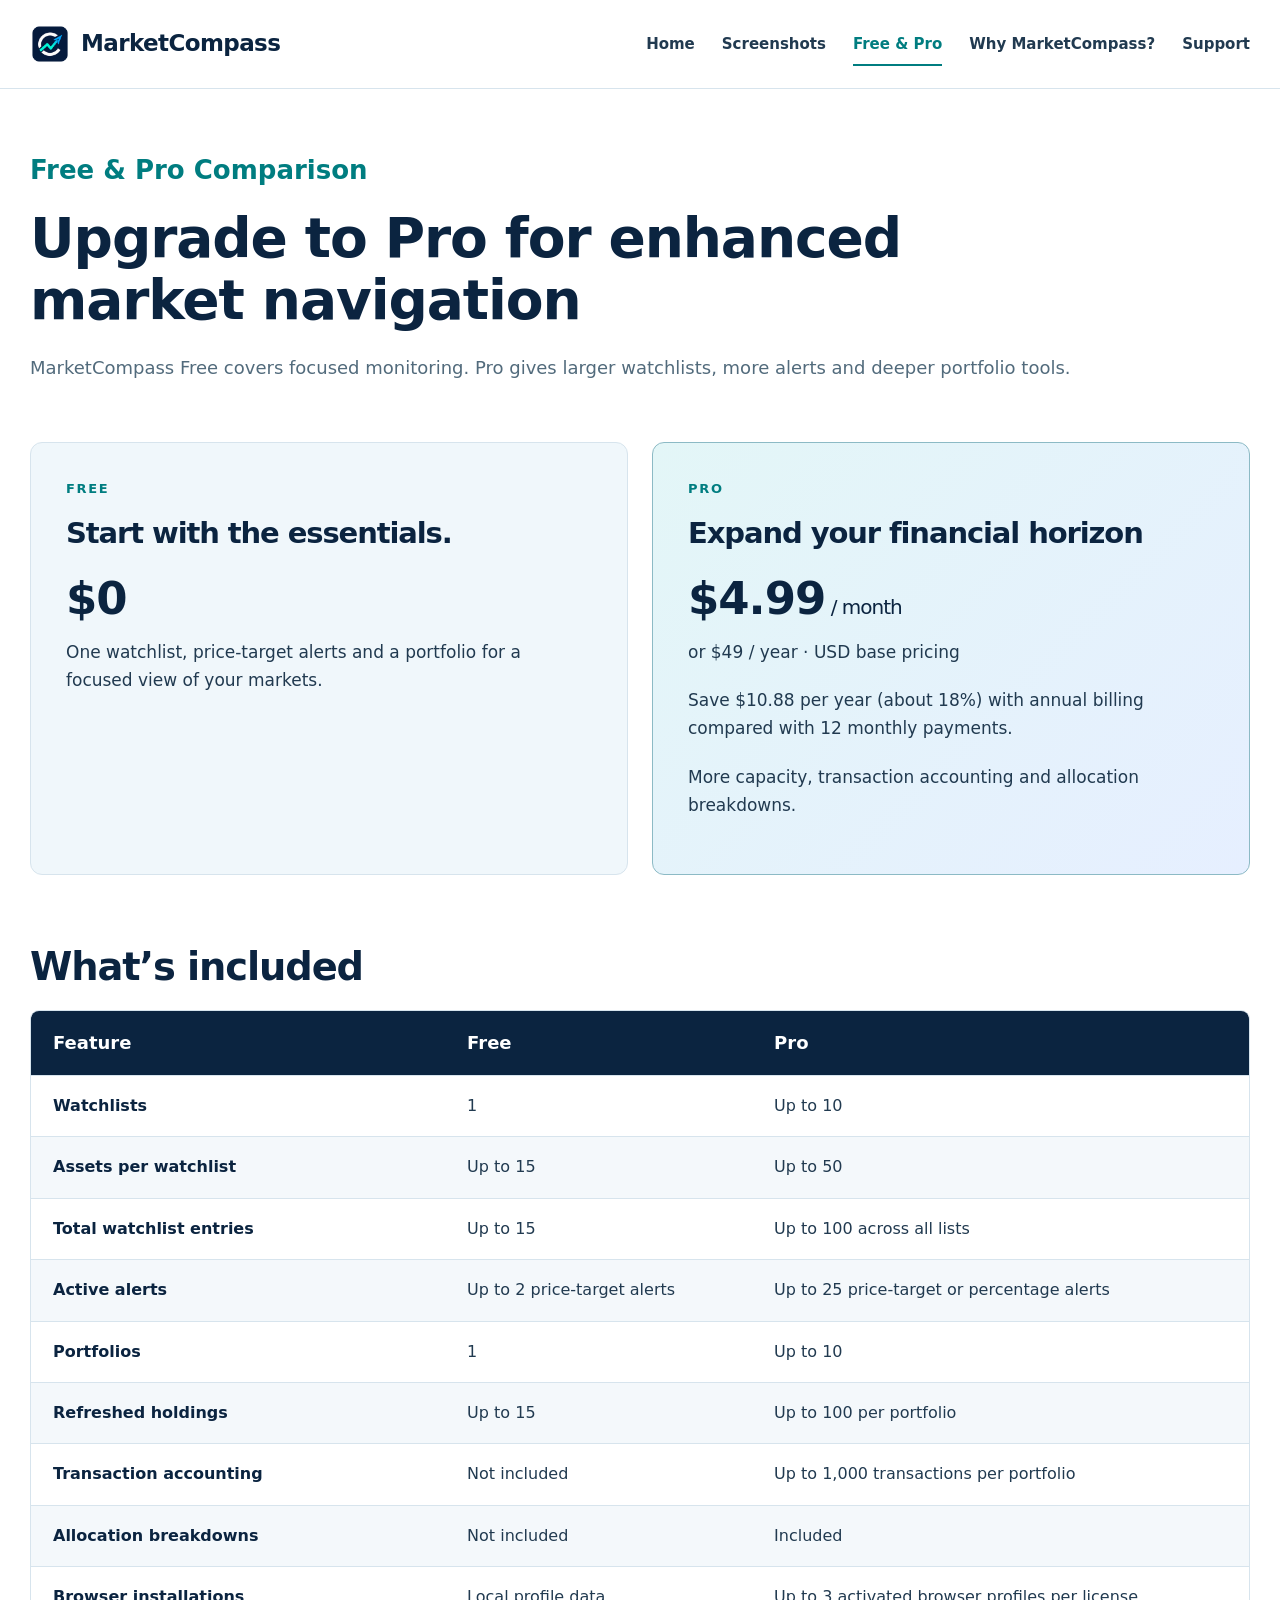
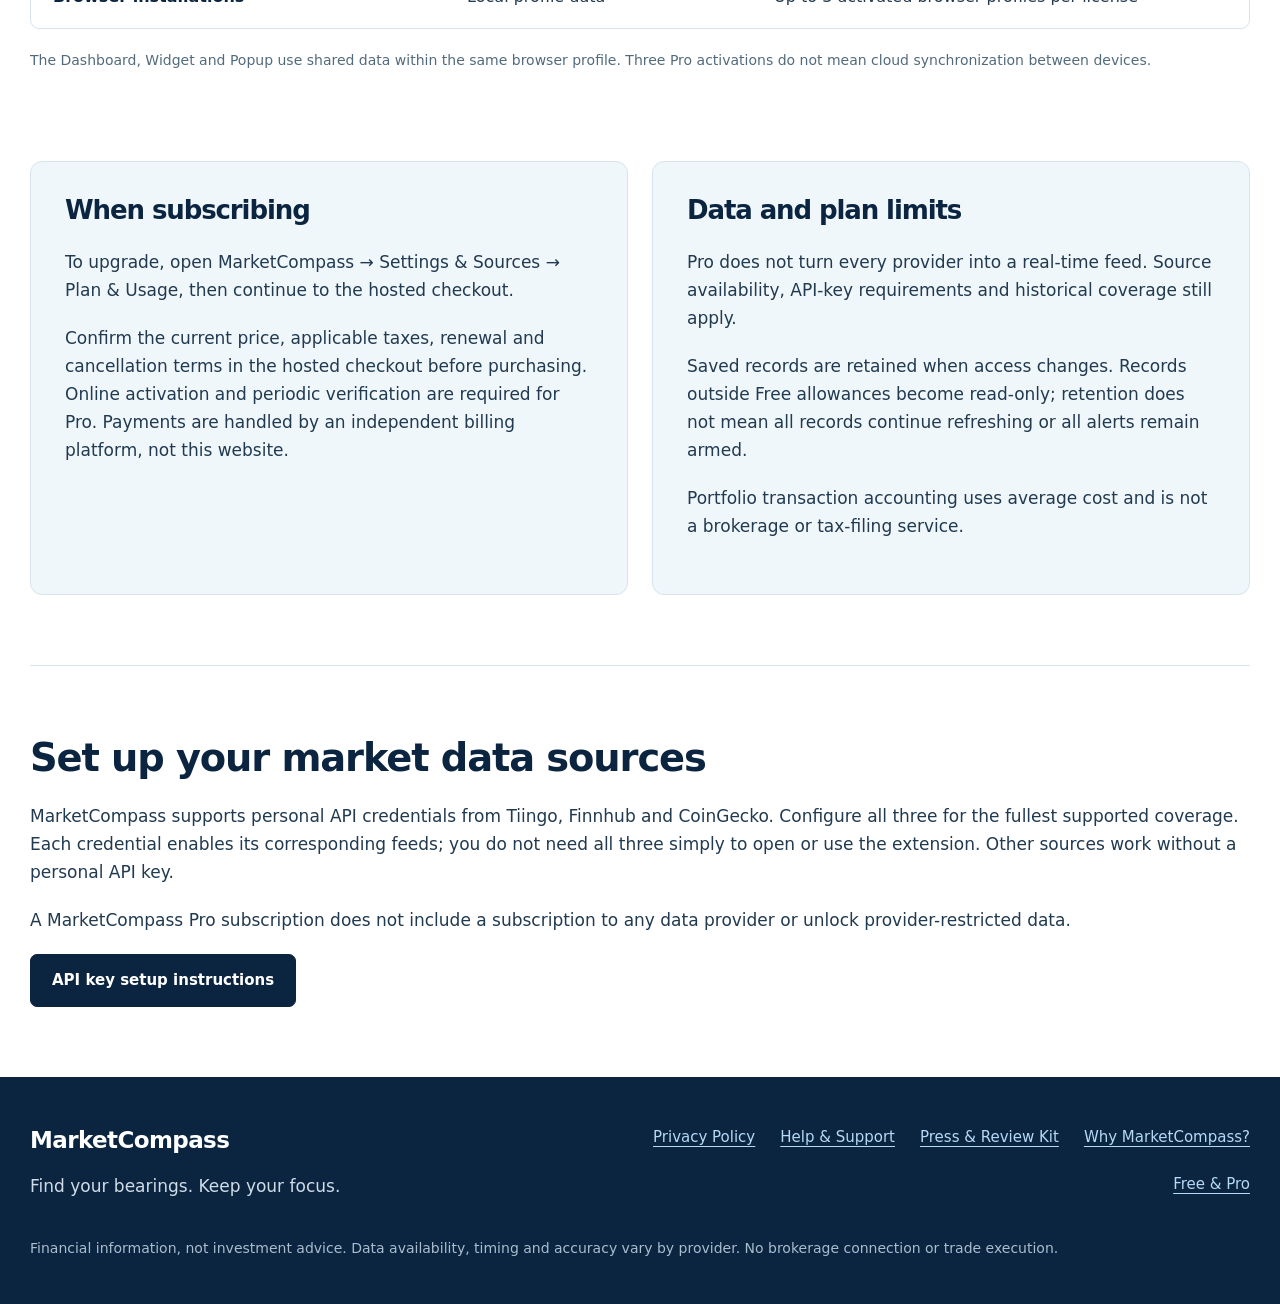
==== commit a807fc79: "Publish approved pricing, comparison and privacy updates" ====
--- a/free-pro.html
+++ b/free-pro.html
@@ -1,2 +1,2 @@
-<!doctype html><html lang="en"><head><meta charset="utf-8"><meta name="viewport" content="width=device-width,initial-scale=1"><title>MarketCompass | Free & Pro Comparison</title><meta name="description" content="Compare MarketCompass Free and Pro allowances, portfolio tools and subscription information."><link rel="icon" href="assets/marketing/icon.png"><link rel="stylesheet" href="assets/site.css"></head><body><a class="skip" href="#main">Skip to content</a><header class="site-header"><div class="wrap header-inner"><a class="brand" href="index.html"><img src="assets/marketing/icon.png" width="40" height="40" alt=""><span>MarketCompass</span></a><nav aria-label="Main navigation"><a href="index.html">Home</a><a href="screenshots.html">Screenshots</a><a href="free-pro.html" aria-current="page">Free & Pro</a><a href="support.html">Support</a></nav></div></header><main id="main"><section class="page-head wrap comparison-head"><p class="comparison-label">Free &amp; Pro Comparison</p><h1>Upgrade to Pro for enhanced market navigation</h1><p class="lede">MarketCompass Free covers focused monitoring. Pro gives larger watchlists, more alerts and deeper portfolio tools.</p></section>
-<section class="wrap plans"><article><p class="eyebrow">Free</p><h2>Start with the essentials.</h2><p class="price">$0</p><p>One watchlist, price-target alerts and a portfolio for a focused view of your markets.</p></article><article class="pro-plan"><p class="eyebrow">Pro</p><h2>Expand your financial horizon</h2><p class="price">$4.99<span> / month</span></p><p>or $49 / year · USD base pricing</p><p>More capacity, transaction accounting and allocation breakdowns.</p></article></section><section class="wrap section"><h2>What’s included</h2><div class="table-scroll" tabindex="0" role="region" aria-label="Free and Pro comparison"><table><thead><tr><th scope="col">Feature</th><th scope="col">Free</th><th scope="col">Pro</th></tr></thead><tbody><tr><th scope="row">Watchlists</th><td data-label="Free">1</td><td data-label="Pro">Up to 10</td></tr><tr><th scope="row">Assets per watchlist</th><td data-label="Free">Up to 15</td><td data-label="Pro">Up to 50</td></tr><tr><th scope="row">Total watchlist entries</th><td data-label="Free">Up to 15</td><td data-label="Pro">Up to 100 across all lists</td></tr><tr><th scope="row">Active alerts</th><td data-label="Free">Up to 2 price-target alerts</td><td data-label="Pro">Up to 25 price-target or percentage alerts</td></tr><tr><th scope="row">Portfolios</th><td data-label="Free">1</td><td data-label="Pro">Up to 10</td></tr><tr><th scope="row">Refreshed holdings</th><td data-label="Free">Up to 15</td><td data-label="Pro">Up to 100 per portfolio</td></tr><tr><th scope="row">Transaction accounting</th><td data-label="Free">Not included</td><td data-label="Pro">Up to 1,000 transactions per portfolio</td></tr><tr><th scope="row">Allocation breakdowns</th><td data-label="Free">Not included</td><td data-label="Pro">Included</td></tr><tr><th scope="row">Browser installations</th><td data-label="Free">Local profile data</td><td data-label="Pro">Up to 3 activated browser profiles per license</td></tr></tbody></table></div><p class="fine">The Dashboard, Widget and Popup use shared data within the same browser profile. Three Pro activations do not mean cloud synchronization between devices.</p></section><section class="wrap section two"><article class="feature-panel"><h2>When subscribing</h2><p>Confirm the current price, applicable taxes, renewal and cancellation terms in the hosted checkout before purchasing. Online activation and periodic verification are required for Pro. Payments are handled by an independent billing platform, not this website.</p></article><article class="feature-panel"><h2>Data and plan limits</h2><p>Pro does not turn every provider into a real-time feed. Source availability, API-key requirements and historical coverage still apply.</p><p>Saved records are retained when access changes. Records outside Free allowances become read-only; retention does not mean all records continue refreshing or all alerts remain armed.</p><p>Portfolio transaction accounting uses average cost and is not a brokerage or tax-filing service.</p></article></section><section class="wrap section api-callout"><h2>Set up your market data sources</h2><p>MarketCompass supports personal API credentials from Tiingo, Finnhub and CoinGecko. Configure all three for the fullest supported coverage. Each credential enables its corresponding feeds; you do not need all three simply to open or use the extension. Other sources work without a personal API key.</p><p>A MarketCompass Pro subscription does not include a subscription to any data provider or unlock provider-restricted data.</p><a class="button" href="support.html#api-setup">API key setup instructions</a></section></main><footer><div class="wrap footer-inner"><div><a class="brand" href="index.html">MarketCompass</a><p>Find your bearings. Keep your focus.</p></div><div class="footer-links"><a href="privacy.html">Privacy Policy</a><a href="support.html">Help & Support</a><a href="press.html">Press & Review Kit</a><a href="free-pro.html">Free & Pro</a></div><p class="fine">Financial information, not investment advice. Data availability, timing and accuracy vary by provider. No brokerage connection or trade execution.</p></div></footer></body></html>+<!doctype html><html lang="en"><head><meta charset="utf-8"><meta name="viewport" content="width=device-width,initial-scale=1"><title>MarketCompass | Free & Pro Comparison</title><meta name="description" content="Compare MarketCompass Free and Pro allowances, portfolio tools and subscription information."><link rel="icon" href="assets/marketing/icon.png"><link rel="stylesheet" href="assets/site.css"></head><body><a class="skip" href="#main">Skip to content</a><header class="site-header"><div class="wrap header-inner"><a class="brand" href="index.html"><img src="assets/marketing/icon.png" width="40" height="40" alt=""><span>MarketCompass</span></a><nav aria-label="Main navigation"><a href="index.html">Home</a><a href="screenshots.html">Screenshots</a><a href="free-pro.html" aria-current="page">Free & Pro</a><a href="why-marketcompass.html">Why MarketCompass?</a><a href="support.html">Support</a></nav></div></header><main id="main"><section class="page-head wrap comparison-head"><p class="comparison-label">Free &amp; Pro Comparison</p><h1>Upgrade to Pro for enhanced market navigation</h1><p class="lede">MarketCompass Free covers focused monitoring. Pro gives larger watchlists, more alerts and deeper portfolio tools.</p></section>
+<section class="wrap plans"><article><p class="eyebrow">Free</p><h2>Start with the essentials.</h2><p class="price">$0</p><p>One watchlist, price-target alerts and a portfolio for a focused view of your markets.</p></article><article class="pro-plan"><p class="eyebrow">Pro</p><h2>Expand your financial horizon</h2><p class="price">$4.99<span> / month</span></p><p>or $49 / year · USD base pricing</p><p>Save $10.88 per year (about 18%) with annual billing compared with 12 monthly payments.</p><p>More capacity, transaction accounting and allocation breakdowns.</p></article></section><section class="wrap section"><h2>What’s included</h2><div class="table-scroll" tabindex="0" role="region" aria-label="Free and Pro comparison"><table><thead><tr><th scope="col">Feature</th><th scope="col">Free</th><th scope="col">Pro</th></tr></thead><tbody><tr><th scope="row">Watchlists</th><td data-label="Free">1</td><td data-label="Pro">Up to 10</td></tr><tr><th scope="row">Assets per watchlist</th><td data-label="Free">Up to 15</td><td data-label="Pro">Up to 50</td></tr><tr><th scope="row">Total watchlist entries</th><td data-label="Free">Up to 15</td><td data-label="Pro">Up to 100 across all lists</td></tr><tr><th scope="row">Active alerts</th><td data-label="Free">Up to 2 price-target alerts</td><td data-label="Pro">Up to 25 price-target or percentage alerts</td></tr><tr><th scope="row">Portfolios</th><td data-label="Free">1</td><td data-label="Pro">Up to 10</td></tr><tr><th scope="row">Refreshed holdings</th><td data-label="Free">Up to 15</td><td data-label="Pro">Up to 100 per portfolio</td></tr><tr><th scope="row">Transaction accounting</th><td data-label="Free">Not included</td><td data-label="Pro">Up to 1,000 transactions per portfolio</td></tr><tr><th scope="row">Allocation breakdowns</th><td data-label="Free">Not included</td><td data-label="Pro">Included</td></tr><tr><th scope="row">Browser installations</th><td data-label="Free">Local profile data</td><td data-label="Pro">Up to 3 activated browser profiles per license</td></tr></tbody></table></div><p class="fine">The Dashboard, Widget and Popup use shared data within the same browser profile. Three Pro activations do not mean cloud synchronization between devices.</p></section><section class="wrap section two"><article class="feature-panel"><h2>When subscribing</h2><p>To upgrade, open MarketCompass → Settings &amp; Sources → Plan &amp; Usage, then continue to the hosted checkout.</p><p>Confirm the current price, applicable taxes, renewal and cancellation terms in the hosted checkout before purchasing. Online activation and periodic verification are required for Pro. Payments are handled by an independent billing platform, not this website.</p></article><article class="feature-panel"><h2>Data and plan limits</h2><p>Pro does not turn every provider into a real-time feed. Source availability, API-key requirements and historical coverage still apply.</p><p>Saved records are retained when access changes. Records outside Free allowances become read-only; retention does not mean all records continue refreshing or all alerts remain armed.</p><p>Portfolio transaction accounting uses average cost and is not a brokerage or tax-filing service.</p></article></section><section class="wrap section api-callout"><h2>Set up your market data sources</h2><p>MarketCompass supports personal API credentials from Tiingo, Finnhub and CoinGecko. Configure all three for the fullest supported coverage. Each credential enables its corresponding feeds; you do not need all three simply to open or use the extension. Other sources work without a personal API key.</p><p>A MarketCompass Pro subscription does not include a subscription to any data provider or unlock provider-restricted data.</p><a class="button" href="support.html#api-setup">API key setup instructions</a></section></main><footer><div class="wrap footer-inner"><div><a class="brand" href="index.html">MarketCompass</a><p>Find your bearings. Keep your focus.</p></div><div class="footer-links"><a href="privacy.html">Privacy Policy</a><a href="support.html">Help & Support</a><a href="press.html">Press & Review Kit</a><a href="why-marketcompass.html">Why MarketCompass?</a><a href="free-pro.html">Free & Pro</a></div><p class="fine">Financial information, not investment advice. Data availability, timing and accuracy vary by provider. No brokerage connection or trade execution.</p></div></footer></body></html>
--- a/assets/site.css
+++ b/assets/site.css
@@ -1,4 +1,4 @@
-:root{--navy:#0b2440;--ink:#213a50;--muted:#526b7c;--teal:#007d80;--blue:#146bcc;--line:#d7e4ed;--pale:#f0f7fb;--white:#fff}*{box-sizing:border-box}html{scroll-behavior:smooth}body{margin:0;background:var(--white);color:var(--ink);font:17px/1.65 system-ui,-apple-system,"Segoe UI",sans-serif}a{color:#075fb3;text-underline-offset:4px}a:hover{text-decoration:underline}a:focus-visible,summary:focus-visible,div[tabindex]:focus-visible{outline:3px solid #007d80;outline-offset:5px}.wrap{width:min(1220px,calc(100% - 56px));margin-inline:auto}.site-header{background:rgba(255,255,255,.97);border-bottom:1px solid var(--line)}.header-inner{min-height:88px;display:flex;align-items:center;justify-content:space-between;gap:30px}.brand{display:inline-flex;align-items:center;gap:11px;font-size:23px;font-weight:800;letter-spacing:-.6px;text-decoration:none;color:var(--navy)}nav{display:flex;gap:27px;flex-wrap:wrap}nav a{color:var(--ink);font-size:15px;font-weight:650;text-decoration:none;padding:8px 0}nav a[aria-current=page]{color:var(--teal);box-shadow:0 2px var(--teal)}.skip{position:absolute;left:20px;top:-100px;background:#fff;z-index:10;padding:10px}.skip:focus{top:10px}h1,h2,h3{color:var(--navy);line-height:1.14;margin:0 0 22px;letter-spacing:-1.1px}h1{font-size:clamp(38px,4.3vw,62px)}h2{font-size:clamp(28px,3vw,40px)}h3{font-size:24px;letter-spacing:-.4px}p{margin:0 0 20px}em{font-style:normal;color:var(--teal)}.eyebrow{color:var(--teal);font-size:13px;font-weight:800;letter-spacing:1.7px;text-transform:uppercase;margin:0 0 18px}.lede{font-size:21px;line-height:1.55;max-width:750px;color:var(--muted)}.hero{display:grid;grid-template-columns:.8fr 1.2fr;gap:45px;align-items:center;padding-block:80px 85px}.hero figure{margin-right:0;box-shadow:0 25px 60px #143c6529;transform:none}figure{margin:0;border-radius:12px;overflow:hidden;background:#eaf3fa;border:1px solid var(--line)}figure img{display:block;width:100%;height:auto}figure a{display:block}figcaption{padding:12px 18px;color:var(--muted);font-size:14px}.actions{display:flex;gap:12px;flex-wrap:wrap;margin:27px 0}.button{display:inline-flex;gap:16px;align-items:center;background:var(--navy);border:1px solid var(--navy);color:#fff;text-decoration:none;padding:13px 21px;border-radius:7px;font-weight:700;font-size:15px}.button:hover{background:#124370;text-decoration:none}.button.secondary{background:#fff;color:var(--navy);border-color:#bccfdd}.status{display:flex;gap:9px;align-items:center;font-size:14px;color:var(--muted)}.status span{width:8px;height:8px;border-radius:50%;background:#bd8f27}.section{padding-block:70px}.section-intro{margin-bottom:40px}.three{display:grid;grid-template-columns:repeat(3,1fr);gap:36px}.three article{border-top:3px solid #53b8bf;padding-top:24px}.number{display:block;font-size:12px;letter-spacing:1px;font-weight:800;color:var(--teal);margin-bottom:18px}.three p{color:var(--muted)}.band{background:linear-gradient(120deg,#edf9fa,#eef3fc);padding-block:65px}.split{display:grid;grid-template-columns:1fr 1fr;gap:70px;align-items:center}.fine{font-size:14px;color:var(--muted);line-height:1.6}.text-link{font-weight:700;text-decoration:none}.feature-panel{background:var(--pale);border:1px solid var(--line);border-radius:12px;padding:34px}.feature-panel h3{margin-bottom:18px}.availability{border-top:1px solid var(--line);max-width:900px;text-align:center}.store-status{display:flex;gap:18px;justify-content:center;margin:28px 0}.store-status>div{border:1px solid var(--line);border-radius:8px;padding:16px 24px;text-align:left;min-width:240px}.store-status strong,.store-status span{display:block}.store-status span{font-size:14px;color:var(--muted)}footer{background:#0b2440;color:#d0dce7;padding:45px 0}.footer-inner{display:grid;grid-template-columns:1fr 1fr;gap:25px}.footer-inner .brand{color:#fff}.footer-inner p{margin:12px 0 0}.footer-links{display:flex;flex-wrap:wrap;align-items:center;justify-content:flex-end;gap:16px 25px}.footer-links a{color:#b5d9f6;font-size:15px}.footer-inner .fine{color:#a9bdcf;grid-column:1/-1;max-width:800px}.page-head{padding-block:65px 40px}.page-head h1{max-width:900px}.gallery{display:grid;grid-template-columns:1fr 1fr;gap:52px 30px;padding-block:10px 40px}.gallery h2{font-size:24px;letter-spacing:-.5px;margin-bottom:10px}.gallery p{font-size:16px;min-height:26px;margin-bottom:18px}.gallery figure{box-shadow:0 10px 25px #153c6010}.bottom-note{padding-bottom:55px}.plans{display:grid;grid-template-columns:1fr 1fr;gap:24px}.plans article{border:1px solid var(--line);border-radius:12px;padding:35px;background:var(--pale)}.plans .pro-plan{background:linear-gradient(135deg,#e3f6f7,#e6efff);border-color:#8cbac5}.plans h2{font-size:29px}.price{font-size:45px;letter-spacing:-1px;font-weight:800;color:var(--navy);line-height:1.2;margin:18px 0 12px}.price span{font-size:20px;font-weight:500}.table-scroll{overflow-x:auto;border:1px solid var(--line);border-radius:9px;margin-bottom:20px}table{width:100%;border-collapse:collapse;font-size:16px;min-width:650px}th,td{text-align:left;padding:17px 22px;border-bottom:1px solid var(--line);vertical-align:top}thead{background:var(--navy);color:#fff}thead th{font-size:18px}tbody th{color:var(--navy);width:34%;font-weight:650}tbody tr:nth-child(even){background:#f4f8fb}tbody tr:last-child>*{border:0}.two{display:grid;grid-template-columns:1fr 1fr;gap:24px;padding-top:0}.two h2{font-size:26px}.support-grid{display:grid;grid-template-columns:1.5fr 1fr;gap:65px;padding-bottom:65px}.support-grid h2{font-size:28px;margin-top:25px}.support-grid ol{padding-left:23px;margin-bottom:40px}.support-grid li{padding-left:7px;margin-bottom:12px}.contact-box{background:var(--pale);padding:30px;border-radius:12px;align-self:start;overflow-wrap:anywhere}details{border-bottom:1px solid var(--line);padding:18px 0}summary{font-weight:700;color:var(--navy);cursor:pointer}details p{padding-top:16px;margin-bottom:5px}.policy{max-width:900px;padding-bottom:60px}.policy section{border-top:1px solid var(--line);padding:30px 0}.policy h2{font-size:26px}.policy p{margin-top:15px}.download-grid{display:grid;grid-template-columns:1fr 1fr;gap:12px}.download-grid a{display:flex;justify-content:space-between;gap:15px;border:1px solid var(--line);border-radius:6px;padding:17px;text-decoration:none;background:var(--pale)}ul{padding-left:22px}li{margin-bottom:10px}@media(max-width:900px){.header-inner{padding:18px 0;flex-direction:column;gap:8px}nav{gap:20px}.hero{grid-template-columns:1fr;padding-block:45px;gap:35px}.hero figure{margin:0;transform:none}.split{gap:30px}.three{gap:20px}.support-grid{gap:30px}.brand{font-size:22px}}@media(max-width:650px){body{font-size:16px}.wrap{width:calc(100% - 36px)}nav{gap:18px}nav a{font-size:14px}.hero{padding-block:35px}.lede{font-size:19px}.three,.split,.two,.plans,.gallery,.support-grid,.download-grid{grid-template-columns:1fr}.section{padding-block:40px}.band{padding-block:40px}.page-head{padding-block:38px 25px}.three{gap:28px}.gallery{gap:35px}.gallery p{min-height:0}.feature-panel,.contact-box,.plans article{padding:25px}.store-status{flex-direction:column}.footer-inner{grid-template-columns:1fr}.footer-links{justify-content:flex-start}.footer-inner .fine{grid-column:auto}.two{padding-top:0}.support-grid{padding-bottom:40px}h1{font-size:39px}.button{padding:12px 17px}.availability{text-align:left}}@media(prefers-reduced-motion:reduce){html{scroll-behavior:auto}}@media print{nav,.actions,.skip{display:none}body{font-size:11pt}.wrap{width:100%}.hero,.split,.three,.two,.plans,.support-grid{display:block}figure{break-inside:avoid}footer{background:#fff;color:#000}.footer-inner .brand,.footer-links a,.footer-inner .fine{color:#000}}
+:root{--navy:#0b2440;--ink:#213a50;--muted:#526b7c;--teal:#007d80;--blue:#146bcc;--line:#d7e4ed;--pale:#f0f7fb;--white:#fff}*{box-sizing:border-box}html{scroll-behavior:smooth}body{margin:0;background:var(--white);color:var(--ink);font:17px/1.65 system-ui,-apple-system,"Segoe UI",sans-serif}a{color:#075fb3;text-underline-offset:4px}a:hover{text-decoration:underline}a:focus-visible,summary:focus-visible,div[tabindex]:focus-visible{outline:3px solid #007d80;outline-offset:5px}.wrap{width:min(1220px,calc(100% - 56px));margin-inline:auto}.site-header{background:rgba(255,255,255,.97);border-bottom:1px solid var(--line)}.header-inner{min-height:88px;display:flex;align-items:center;justify-content:space-between;gap:30px}.brand{display:inline-flex;align-items:center;gap:11px;font-size:23px;font-weight:800;letter-spacing:-.6px;text-decoration:none;color:var(--navy)}nav{display:flex;gap:27px;flex-wrap:wrap}nav a{color:var(--ink);font-size:15px;font-weight:650;text-decoration:none;padding:8px 0}nav a[aria-current=page]{color:var(--teal);box-shadow:0 2px var(--teal)}.skip{position:absolute;left:20px;top:-100px;background:#fff;z-index:10;padding:10px}.skip:focus{top:10px}h1,h2,h3{color:var(--navy);line-height:1.14;margin:0 0 22px;letter-spacing:-1.1px}h1{font-size:clamp(38px,4.3vw,62px)}h2{font-size:clamp(28px,3vw,40px)}h3{font-size:24px;letter-spacing:-.4px}p{margin:0 0 20px}em{font-style:normal;color:var(--teal)}.eyebrow{color:var(--teal);font-size:13px;font-weight:800;letter-spacing:1.7px;text-transform:uppercase;margin:0 0 18px}.lede{font-size:21px;line-height:1.55;max-width:750px;color:var(--muted)}.hero{display:grid;grid-template-columns:.8fr 1.2fr;gap:45px;align-items:center;padding-block:80px 85px}.hero figure{margin-right:0;box-shadow:0 25px 60px #143c6529;transform:none}figure{margin:0;border-radius:12px;overflow:hidden;background:#eaf3fa;border:1px solid var(--line)}figure img{display:block;width:100%;height:auto}figure a{display:block}figcaption{padding:12px 18px;color:var(--muted);font-size:14px}.actions{display:flex;gap:12px;flex-wrap:wrap;margin:27px 0}.button{display:inline-flex;gap:16px;align-items:center;background:var(--navy);border:1px solid var(--navy);color:#fff;text-decoration:none;padding:13px 21px;border-radius:7px;font-weight:700;font-size:15px}.button:hover{background:#124370;text-decoration:none}.button.secondary{background:#fff;color:var(--navy);border-color:#bccfdd}.status{display:flex;gap:9px;align-items:center;font-size:14px;color:var(--muted)}.status span{width:8px;height:8px;border-radius:50%;background:#bd8f27}.section{padding-block:70px}.section-intro{margin-bottom:40px}.three{display:grid;grid-template-columns:repeat(3,1fr);gap:36px}.three article{border-top:3px solid #53b8bf;padding-top:24px}.number{display:block;font-size:12px;letter-spacing:1px;font-weight:800;color:var(--teal);margin-bottom:18px}.three p{color:var(--muted)}.band{background:linear-gradient(120deg,#edf9fa,#eef3fc);padding-block:65px}.split{display:grid;grid-template-columns:1fr 1fr;gap:70px;align-items:center}.fine{font-size:14px;color:var(--muted);line-height:1.6}.text-link{font-weight:700;text-decoration:none}.feature-panel{background:var(--pale);border:1px solid var(--line);border-radius:12px;padding:34px}.feature-panel h3{margin-bottom:18px}.availability{border-top:1px solid var(--line);max-width:900px;text-align:center}.store-status{display:flex;gap:18px;justify-content:center;margin:28px 0}.store-status>div{border:1px solid var(--line);border-radius:8px;padding:16px 24px;text-align:left;min-width:240px}.store-status strong,.store-status span{display:block}.store-status span{font-size:14px;color:var(--muted)}footer{background:#0b2440;color:#d0dce7;padding:45px 0}.footer-inner{display:grid;grid-template-columns:1fr 1fr;gap:25px}.footer-inner .brand{color:#fff}.footer-inner p{margin:12px 0 0}.footer-links{display:flex;flex-wrap:wrap;align-items:center;justify-content:flex-end;gap:16px 25px}.footer-links a{color:#b5d9f6;font-size:15px}.footer-inner .fine{color:#a9bdcf;grid-column:1/-1;max-width:none}.page-head{padding-block:65px 40px}.page-head h1{max-width:900px}.gallery{display:grid;grid-template-columns:1fr 1fr;gap:52px 30px;padding-block:10px 40px}.gallery h2{font-size:24px;letter-spacing:-.5px;margin-bottom:10px}.gallery p{font-size:16px;min-height:26px;margin-bottom:18px}.gallery figure{box-shadow:0 10px 25px #153c6010}.bottom-note{padding-bottom:55px}.plans{display:grid;grid-template-columns:1fr 1fr;gap:24px}.plans article{border:1px solid var(--line);border-radius:12px;padding:35px;background:var(--pale)}.plans .pro-plan{background:linear-gradient(135deg,#e3f6f7,#e6efff);border-color:#8cbac5}.plans h2{font-size:29px}.price{font-size:45px;letter-spacing:-1px;font-weight:800;color:var(--navy);line-height:1.2;margin:18px 0 12px}.price span{font-size:20px;font-weight:500}.table-scroll{overflow-x:auto;border:1px solid var(--line);border-radius:9px;margin-bottom:20px}table{width:100%;border-collapse:collapse;font-size:16px;min-width:650px}th,td{text-align:left;padding:17px 22px;border-bottom:1px solid var(--line);vertical-align:top}thead{background:var(--navy);color:#fff}thead th{font-size:18px}tbody th{color:var(--navy);width:34%;font-weight:650}tbody tr:nth-child(even){background:#f4f8fb}tbody tr:last-child>*{border:0}.two{display:grid;grid-template-columns:1fr 1fr;gap:24px;padding-top:0}.two h2{font-size:26px}.support-grid{display:grid;grid-template-columns:1.5fr 1fr;gap:65px;padding-bottom:65px}.support-grid h2{font-size:28px;margin-top:25px}.support-grid ol{padding-left:23px;margin-bottom:40px}.support-grid li{padding-left:7px;margin-bottom:12px}.contact-box{background:var(--pale);padding:30px;border-radius:12px;align-self:start;overflow-wrap:anywhere}details{border-bottom:1px solid var(--line);padding:18px 0}summary{font-weight:700;color:var(--navy);cursor:pointer}details p{padding-top:16px;margin-bottom:5px}.policy{max-width:900px;padding-bottom:60px}.policy section{border-top:1px solid var(--line);padding:30px 0}.policy h2{font-size:26px}.policy p{margin-top:15px}.download-grid{display:grid;grid-template-columns:1fr 1fr;gap:12px}.download-grid a{display:flex;justify-content:space-between;gap:15px;border:1px solid var(--line);border-radius:6px;padding:17px;text-decoration:none;background:var(--pale)}ul{padding-left:22px}li{margin-bottom:10px}@media(max-width:900px){.header-inner{padding:18px 0;flex-direction:column;gap:8px}nav{gap:20px}.hero{grid-template-columns:1fr;padding-block:45px;gap:35px}.hero figure{margin:0;transform:none}.split{gap:30px}.three{gap:20px}.support-grid{gap:30px}.brand{font-size:22px}}@media(max-width:650px){body{font-size:16px}.wrap{width:calc(100% - 36px)}nav{gap:18px}nav a{font-size:14px}.hero{padding-block:35px}.lede{font-size:19px}.three,.split,.two,.plans,.gallery,.support-grid,.download-grid{grid-template-columns:1fr}.section{padding-block:40px}.band{padding-block:40px}.page-head{padding-block:38px 25px}.three{gap:28px}.gallery{gap:35px}.gallery p{min-height:0}.feature-panel,.contact-box,.plans article{padding:25px}.store-status{flex-direction:column}.footer-inner{grid-template-columns:1fr}.footer-links{justify-content:flex-start}.footer-inner .fine{grid-column:auto}.two{padding-top:0}.support-grid{padding-bottom:40px}h1{font-size:39px}.button{padding:12px 17px}.availability{text-align:left}}@media(prefers-reduced-motion:reduce){html{scroll-behavior:auto}}@media print{nav,.actions,.skip{display:none}body{font-size:11pt}.wrap{width:100%}.hero,.split,.three,.two,.plans,.support-grid{display:block}figure{break-inside:avoid}footer{background:#fff;color:#000}.footer-inner .brand,.footer-links a,.footer-inner .fine{color:#000}}
 @media(max-width:650px){table{min-width:0;display:block}thead{position:absolute;width:1px;height:1px;overflow:hidden;clip-path:inset(50%)}tbody{display:block}tbody tr{display:grid;grid-template-columns:1fr 1fr;border-bottom:1px solid var(--line)}tbody th{grid-column:1/-1;width:auto;padding:14px 16px 4px;border:0}tbody td{display:block;border:0;padding:8px 16px 16px}tbody td:before{content:attr(data-label);display:block;font-size:12px;letter-spacing:.7px;text-transform:uppercase;font-weight:800;color:var(--teal);margin-bottom:5px}.table-scroll{overflow-x:visible}}
 /* Product form factors and accessible screenshot viewer */
 .workspace-intro{display:grid;grid-template-columns:.8fr 1.2fr;align-items:center;gap:40px;margin-bottom:40px}.workspace-intro .section-intro{margin:0}.form-factors{display:flex;align-items:flex-end;gap:12px}.form-factors figure{border:0;background:none;overflow:visible;border-radius:0}.form-dashboard{flex:2.3}.form-widget{flex:1.2}.form-popup{flex:1}.form-factors figcaption{padding:0 0 10px;font-size:13px;font-weight:750;text-align:center;color:var(--navy)}.screenshot-frame{display:block;position:relative;overflow:hidden;border-radius:6px;box-shadow:0 10px 25px #143c6529}.screenshot-frame img{display:block;width:100%;height:auto}.version-cover{position:absolute;display:block;pointer-events:none}.dashboard .version-cover{left:19.8%;top:3.9%;width:2.2%;height:1.6%;background:#0f1723}.widget .version-cover{left:7.9%;top:7.9%;width:4.2%;height:1.4%;background:#192535}.popup .version-cover{left:8.4%;top:4.7%;width:4.5%;height:1.6%;background:#192535}a[data-lightbox]{cursor:zoom-in}.image-dialog{border:0;border-radius:12px;padding:18px;width:min(1280px,96vw);max-width:96vw;max-height:94vh;background:#fff;color:var(--navy)}.image-dialog::backdrop{background:#071827dc}.viewer-header{display:flex;align-items:center;justify-content:space-between;gap:20px;margin-bottom:12px}.viewer-header h2{font-size:18px;letter-spacing:0;margin:0}.viewer-close{font:inherit;font-weight:700;border:1px solid #bccfdd;border-radius:6px;padding:8px 14px;background:white;color:var(--navy);cursor:pointer}.viewer-close:focus-visible{outline:3px solid var(--teal);outline-offset:3px}.viewer-body{display:flex;justify-content:center}.viewer-body>img{display:block;max-width:100%;max-height:76vh;width:auto;height:auto;object-fit:contain}.viewer-body .screenshot-frame{width:min(var(--viewer-width),100%);box-shadow:none}.viewer-body .screenshot-frame img{width:100%;height:auto}body.viewer-open{overflow:hidden}
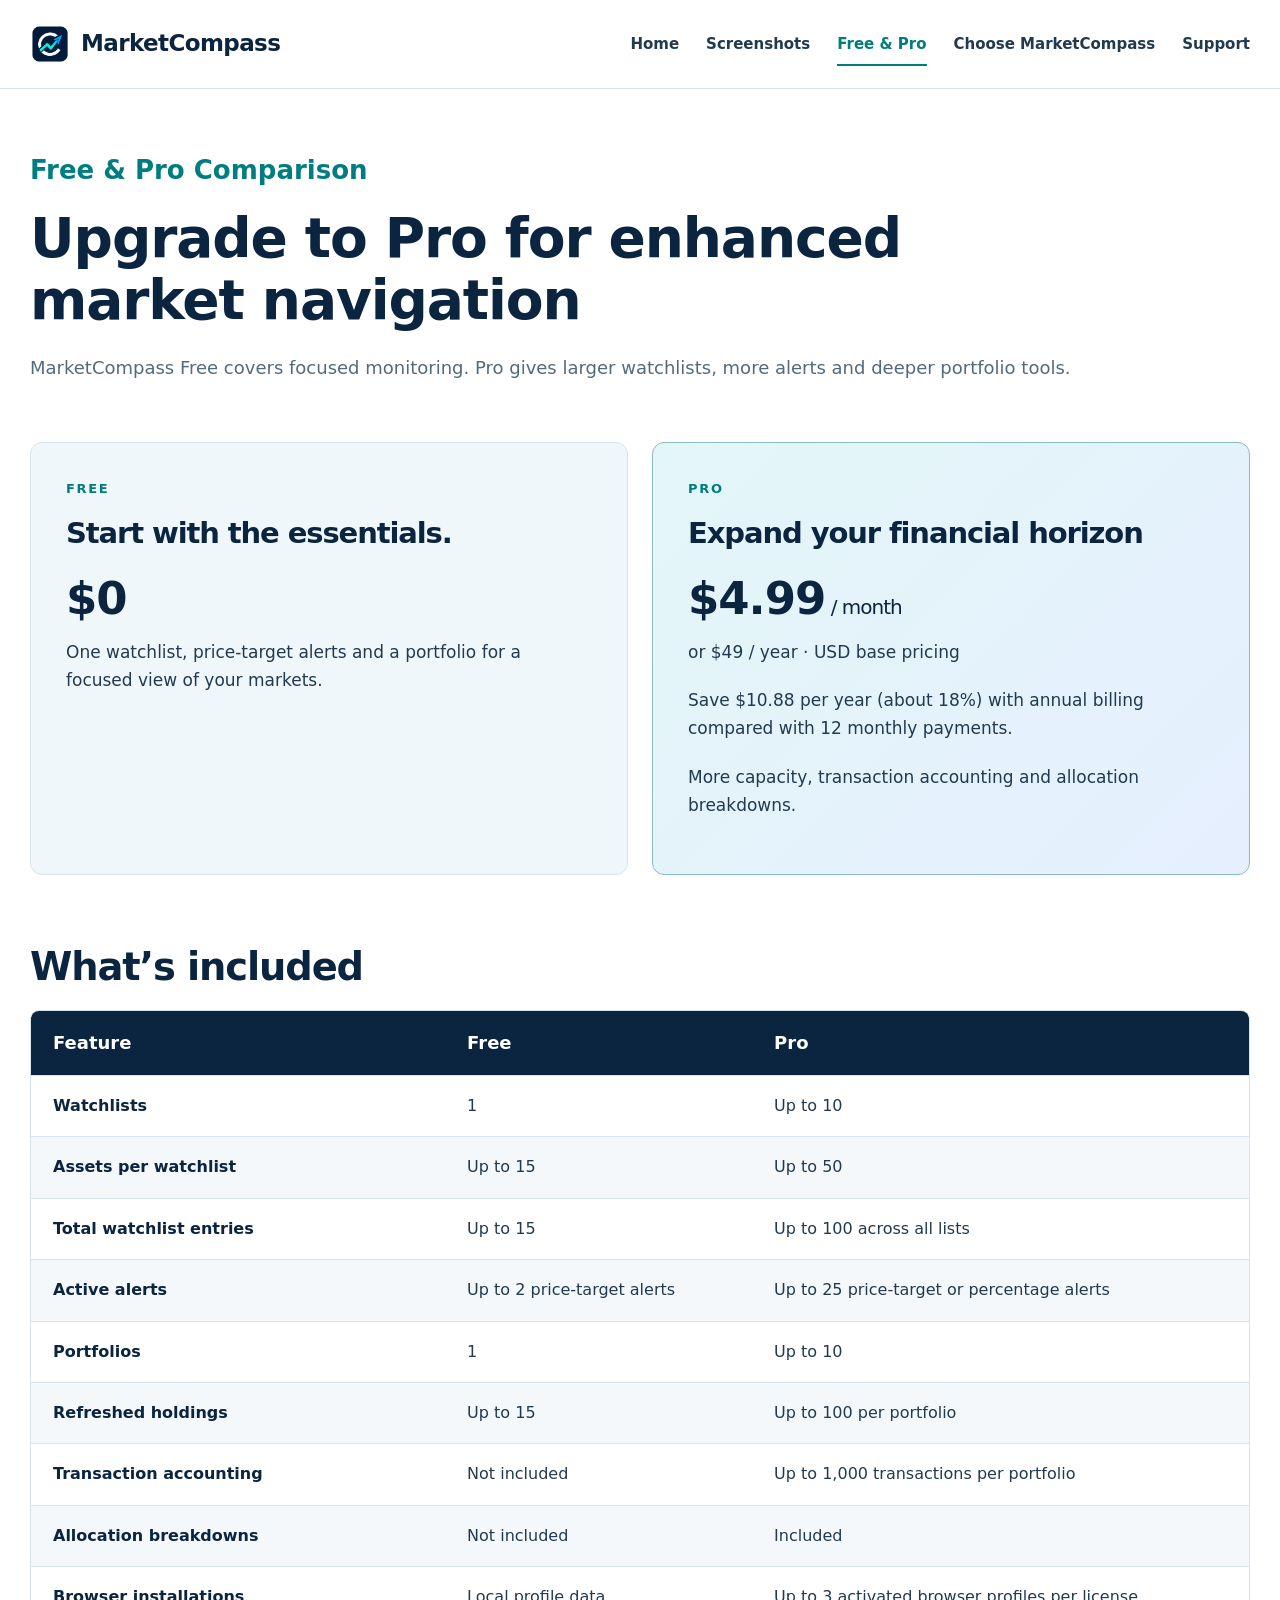
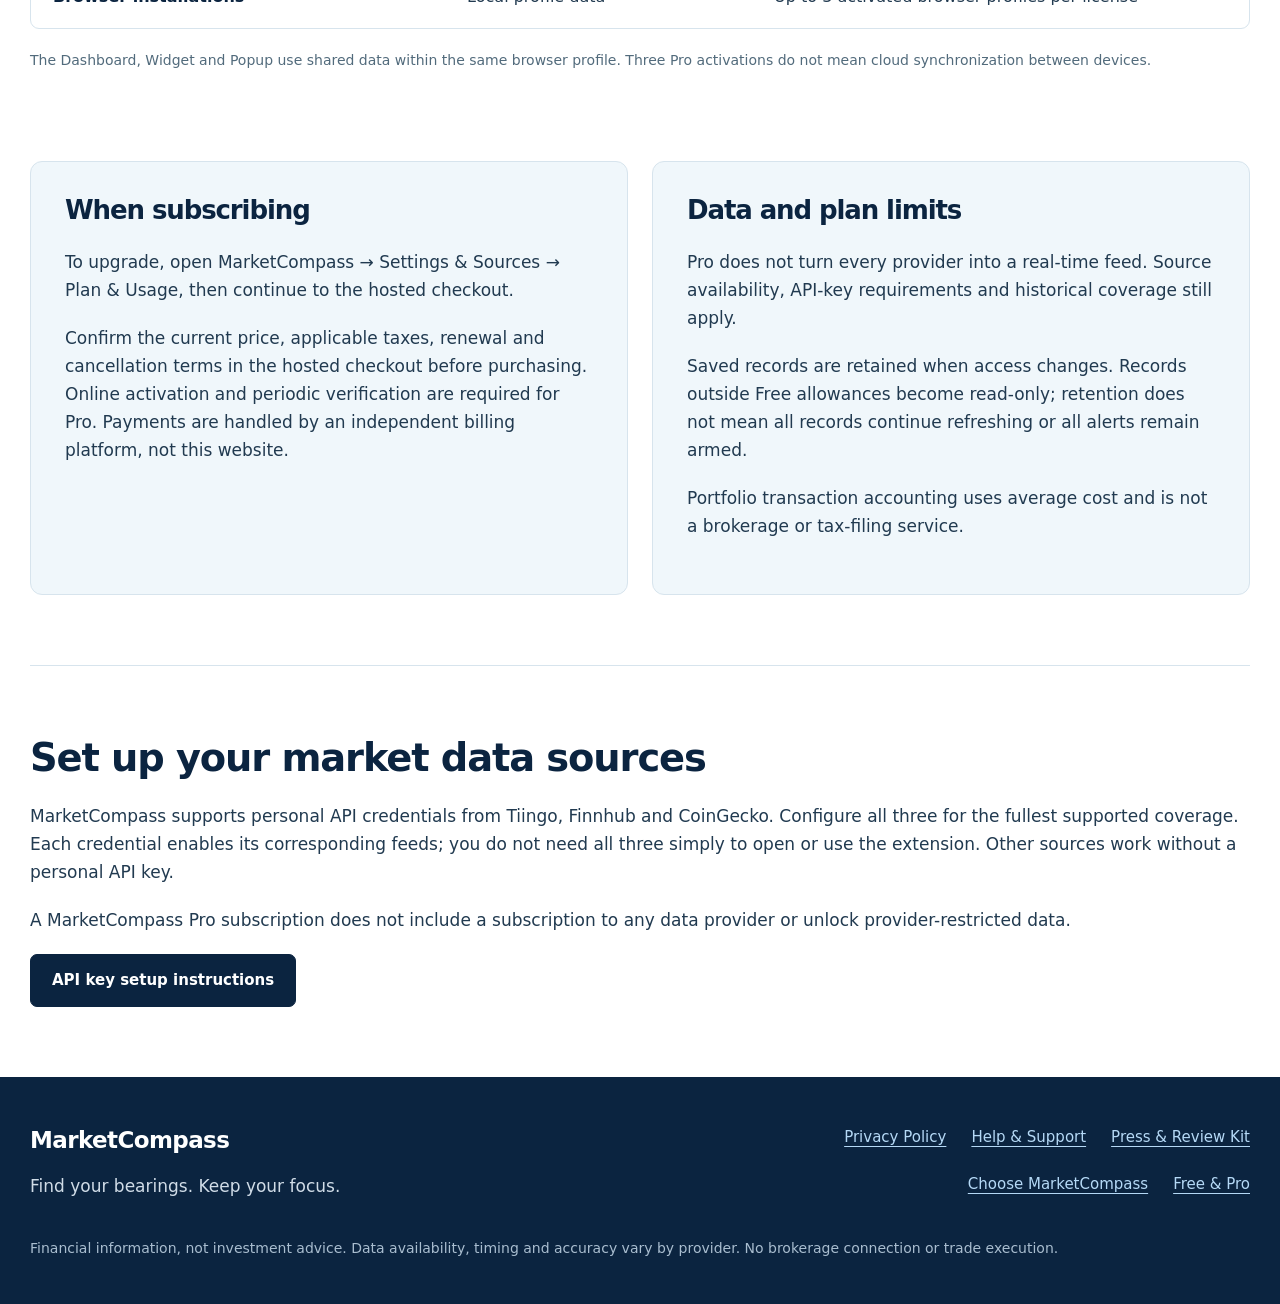
==== commit 2ca896c1: "Refine Choose MarketCompass positioning and comparison" ====
--- a/free-pro.html
+++ b/free-pro.html
@@ -1,2 +1,2 @@
-<!doctype html><html lang="en"><head><meta charset="utf-8"><meta name="viewport" content="width=device-width,initial-scale=1"><title>MarketCompass | Free & Pro Comparison</title><meta name="description" content="Compare MarketCompass Free and Pro allowances, portfolio tools and subscription information."><link rel="icon" href="assets/marketing/icon.png"><link rel="stylesheet" href="assets/site.css"></head><body><a class="skip" href="#main">Skip to content</a><header class="site-header"><div class="wrap header-inner"><a class="brand" href="index.html"><img src="assets/marketing/icon.png" width="40" height="40" alt=""><span>MarketCompass</span></a><nav aria-label="Main navigation"><a href="index.html">Home</a><a href="screenshots.html">Screenshots</a><a href="free-pro.html" aria-current="page">Free & Pro</a><a href="why-marketcompass.html">Why MarketCompass?</a><a href="support.html">Support</a></nav></div></header><main id="main"><section class="page-head wrap comparison-head"><p class="comparison-label">Free &amp; Pro Comparison</p><h1>Upgrade to Pro for enhanced market navigation</h1><p class="lede">MarketCompass Free covers focused monitoring. Pro gives larger watchlists, more alerts and deeper portfolio tools.</p></section>
-<section class="wrap plans"><article><p class="eyebrow">Free</p><h2>Start with the essentials.</h2><p class="price">$0</p><p>One watchlist, price-target alerts and a portfolio for a focused view of your markets.</p></article><article class="pro-plan"><p class="eyebrow">Pro</p><h2>Expand your financial horizon</h2><p class="price">$4.99<span> / month</span></p><p>or $49 / year · USD base pricing</p><p>Save $10.88 per year (about 18%) with annual billing compared with 12 monthly payments.</p><p>More capacity, transaction accounting and allocation breakdowns.</p></article></section><section class="wrap section"><h2>What’s included</h2><div class="table-scroll" tabindex="0" role="region" aria-label="Free and Pro comparison"><table><thead><tr><th scope="col">Feature</th><th scope="col">Free</th><th scope="col">Pro</th></tr></thead><tbody><tr><th scope="row">Watchlists</th><td data-label="Free">1</td><td data-label="Pro">Up to 10</td></tr><tr><th scope="row">Assets per watchlist</th><td data-label="Free">Up to 15</td><td data-label="Pro">Up to 50</td></tr><tr><th scope="row">Total watchlist entries</th><td data-label="Free">Up to 15</td><td data-label="Pro">Up to 100 across all lists</td></tr><tr><th scope="row">Active alerts</th><td data-label="Free">Up to 2 price-target alerts</td><td data-label="Pro">Up to 25 price-target or percentage alerts</td></tr><tr><th scope="row">Portfolios</th><td data-label="Free">1</td><td data-label="Pro">Up to 10</td></tr><tr><th scope="row">Refreshed holdings</th><td data-label="Free">Up to 15</td><td data-label="Pro">Up to 100 per portfolio</td></tr><tr><th scope="row">Transaction accounting</th><td data-label="Free">Not included</td><td data-label="Pro">Up to 1,000 transactions per portfolio</td></tr><tr><th scope="row">Allocation breakdowns</th><td data-label="Free">Not included</td><td data-label="Pro">Included</td></tr><tr><th scope="row">Browser installations</th><td data-label="Free">Local profile data</td><td data-label="Pro">Up to 3 activated browser profiles per license</td></tr></tbody></table></div><p class="fine">The Dashboard, Widget and Popup use shared data within the same browser profile. Three Pro activations do not mean cloud synchronization between devices.</p></section><section class="wrap section two"><article class="feature-panel"><h2>When subscribing</h2><p>To upgrade, open MarketCompass → Settings &amp; Sources → Plan &amp; Usage, then continue to the hosted checkout.</p><p>Confirm the current price, applicable taxes, renewal and cancellation terms in the hosted checkout before purchasing. Online activation and periodic verification are required for Pro. Payments are handled by an independent billing platform, not this website.</p></article><article class="feature-panel"><h2>Data and plan limits</h2><p>Pro does not turn every provider into a real-time feed. Source availability, API-key requirements and historical coverage still apply.</p><p>Saved records are retained when access changes. Records outside Free allowances become read-only; retention does not mean all records continue refreshing or all alerts remain armed.</p><p>Portfolio transaction accounting uses average cost and is not a brokerage or tax-filing service.</p></article></section><section class="wrap section api-callout"><h2>Set up your market data sources</h2><p>MarketCompass supports personal API credentials from Tiingo, Finnhub and CoinGecko. Configure all three for the fullest supported coverage. Each credential enables its corresponding feeds; you do not need all three simply to open or use the extension. Other sources work without a personal API key.</p><p>A MarketCompass Pro subscription does not include a subscription to any data provider or unlock provider-restricted data.</p><a class="button" href="support.html#api-setup">API key setup instructions</a></section></main><footer><div class="wrap footer-inner"><div><a class="brand" href="index.html">MarketCompass</a><p>Find your bearings. Keep your focus.</p></div><div class="footer-links"><a href="privacy.html">Privacy Policy</a><a href="support.html">Help & Support</a><a href="press.html">Press & Review Kit</a><a href="why-marketcompass.html">Why MarketCompass?</a><a href="free-pro.html">Free & Pro</a></div><p class="fine">Financial information, not investment advice. Data availability, timing and accuracy vary by provider. No brokerage connection or trade execution.</p></div></footer></body></html>+<!doctype html><html lang="en"><head><meta charset="utf-8"><meta name="viewport" content="width=device-width,initial-scale=1"><title>MarketCompass | Free & Pro Comparison</title><meta name="description" content="Compare MarketCompass Free and Pro allowances, portfolio tools and subscription information."><link rel="icon" href="assets/marketing/icon.png"><link rel="stylesheet" href="assets/site.css"></head><body><a class="skip" href="#main">Skip to content</a><header class="site-header"><div class="wrap header-inner"><a class="brand" href="index.html"><img src="assets/marketing/icon.png" width="40" height="40" alt=""><span>MarketCompass</span></a><nav aria-label="Main navigation"><a href="index.html">Home</a><a href="screenshots.html">Screenshots</a><a href="free-pro.html" aria-current="page">Free & Pro</a><a href="why-marketcompass.html">Choose MarketCompass</a><a href="support.html">Support</a></nav></div></header><main id="main"><section class="page-head wrap comparison-head"><p class="comparison-label">Free &amp; Pro Comparison</p><h1>Upgrade to Pro for enhanced market navigation</h1><p class="lede">MarketCompass Free covers focused monitoring. Pro gives larger watchlists, more alerts and deeper portfolio tools.</p></section>
+<section class="wrap plans"><article><p class="eyebrow">Free</p><h2>Start with the essentials.</h2><p class="price">$0</p><p>One watchlist, price-target alerts and a portfolio for a focused view of your markets.</p></article><article class="pro-plan"><p class="eyebrow">Pro</p><h2>Expand your financial horizon</h2><p class="price">$4.99<span> / month</span></p><p>or $49 / year · USD base pricing</p><p>Save $10.88 per year (about 18%) with annual billing compared with 12 monthly payments.</p><p>More capacity, transaction accounting and allocation breakdowns.</p></article></section><section class="wrap section"><h2>What’s included</h2><div class="table-scroll" tabindex="0" role="region" aria-label="Free and Pro comparison"><table><thead><tr><th scope="col">Feature</th><th scope="col">Free</th><th scope="col">Pro</th></tr></thead><tbody><tr><th scope="row">Watchlists</th><td data-label="Free">1</td><td data-label="Pro">Up to 10</td></tr><tr><th scope="row">Assets per watchlist</th><td data-label="Free">Up to 15</td><td data-label="Pro">Up to 50</td></tr><tr><th scope="row">Total watchlist entries</th><td data-label="Free">Up to 15</td><td data-label="Pro">Up to 100 across all lists</td></tr><tr><th scope="row">Active alerts</th><td data-label="Free">Up to 2 price-target alerts</td><td data-label="Pro">Up to 25 price-target or percentage alerts</td></tr><tr><th scope="row">Portfolios</th><td data-label="Free">1</td><td data-label="Pro">Up to 10</td></tr><tr><th scope="row">Refreshed holdings</th><td data-label="Free">Up to 15</td><td data-label="Pro">Up to 100 per portfolio</td></tr><tr><th scope="row">Transaction accounting</th><td data-label="Free">Not included</td><td data-label="Pro">Up to 1,000 transactions per portfolio</td></tr><tr><th scope="row">Allocation breakdowns</th><td data-label="Free">Not included</td><td data-label="Pro">Included</td></tr><tr><th scope="row">Browser installations</th><td data-label="Free">Local profile data</td><td data-label="Pro">Up to 3 activated browser profiles per license</td></tr></tbody></table></div><p class="fine">The Dashboard, Widget and Popup use shared data within the same browser profile. Three Pro activations do not mean cloud synchronization between devices.</p></section><section class="wrap section two"><article class="feature-panel"><h2>When subscribing</h2><p>To upgrade, open MarketCompass → Settings &amp; Sources → Plan &amp; Usage, then continue to the hosted checkout.</p><p>Confirm the current price, applicable taxes, renewal and cancellation terms in the hosted checkout before purchasing. Online activation and periodic verification are required for Pro. Payments are handled by an independent billing platform, not this website.</p></article><article class="feature-panel"><h2>Data and plan limits</h2><p>Pro does not turn every provider into a real-time feed. Source availability, API-key requirements and historical coverage still apply.</p><p>Saved records are retained when access changes. Records outside Free allowances become read-only; retention does not mean all records continue refreshing or all alerts remain armed.</p><p>Portfolio transaction accounting uses average cost and is not a brokerage or tax-filing service.</p></article></section><section class="wrap section api-callout"><h2>Set up your market data sources</h2><p>MarketCompass supports personal API credentials from Tiingo, Finnhub and CoinGecko. Configure all three for the fullest supported coverage. Each credential enables its corresponding feeds; you do not need all three simply to open or use the extension. Other sources work without a personal API key.</p><p>A MarketCompass Pro subscription does not include a subscription to any data provider or unlock provider-restricted data.</p><a class="button" href="support.html#api-setup">API key setup instructions</a></section></main><footer><div class="wrap footer-inner"><div><a class="brand" href="index.html">MarketCompass</a><p>Find your bearings. Keep your focus.</p></div><div class="footer-links"><a href="privacy.html">Privacy Policy</a><a href="support.html">Help & Support</a><a href="press.html">Press & Review Kit</a><a href="why-marketcompass.html">Choose MarketCompass</a><a href="free-pro.html">Free & Pro</a></div><p class="fine">Financial information, not investment advice. Data availability, timing and accuracy vary by provider. No brokerage connection or trade execution.</p></div></footer></body></html>
--- a/assets/site.css
+++ b/assets/site.css
@@ -7,3 +7,6 @@
 .comparison-label{font-size:26px;font-weight:800;color:var(--teal);line-height:1.25;margin-bottom:20px}.comparison-head h1{max-width:1100px}.comparison-head .lede{max-width:none;font-size:18px}.api-callout{border-top:1px solid var(--line)}#api-setup{scroll-margin-top:20px;border-top:1px solid var(--line);padding-top:20px}#api-setup h3{font-size:23px;margin-top:30px}
 
 .tour-head .lede{max-width:none;font-size:18px}
+
+/* Pricing visibility and sourced product comparison */
+.pricing-teaser{font-size:18px;line-height:1.5;margin:22px 0 16px}.pricing-teaser span{font-size:14px;color:var(--muted)}.why-link{margin:18px 0 0}.comparison-benefits h2{font-size:26px;letter-spacing:-.5px}.comparison-note{margin-top:28px}.competitor-table table{min-width:850px}.competitor-table tbody th{width:17%}.competitor-table th,.competitor-table td{padding:18px;font-size:15px}.competitor-table td:nth-child(2){width:20%}.comparison-benefits{padding-top:10px}@media(max-width:650px){.competitor-table table{min-width:0}.competitor-table tbody tr{grid-template-columns:1fr}.competitor-table tbody th{width:auto}.competitor-table tbody td{width:auto;padding:10px 16px}.competitor-table tbody td:last-child{padding-bottom:20px}.pricing-teaser{font-size:17px}}
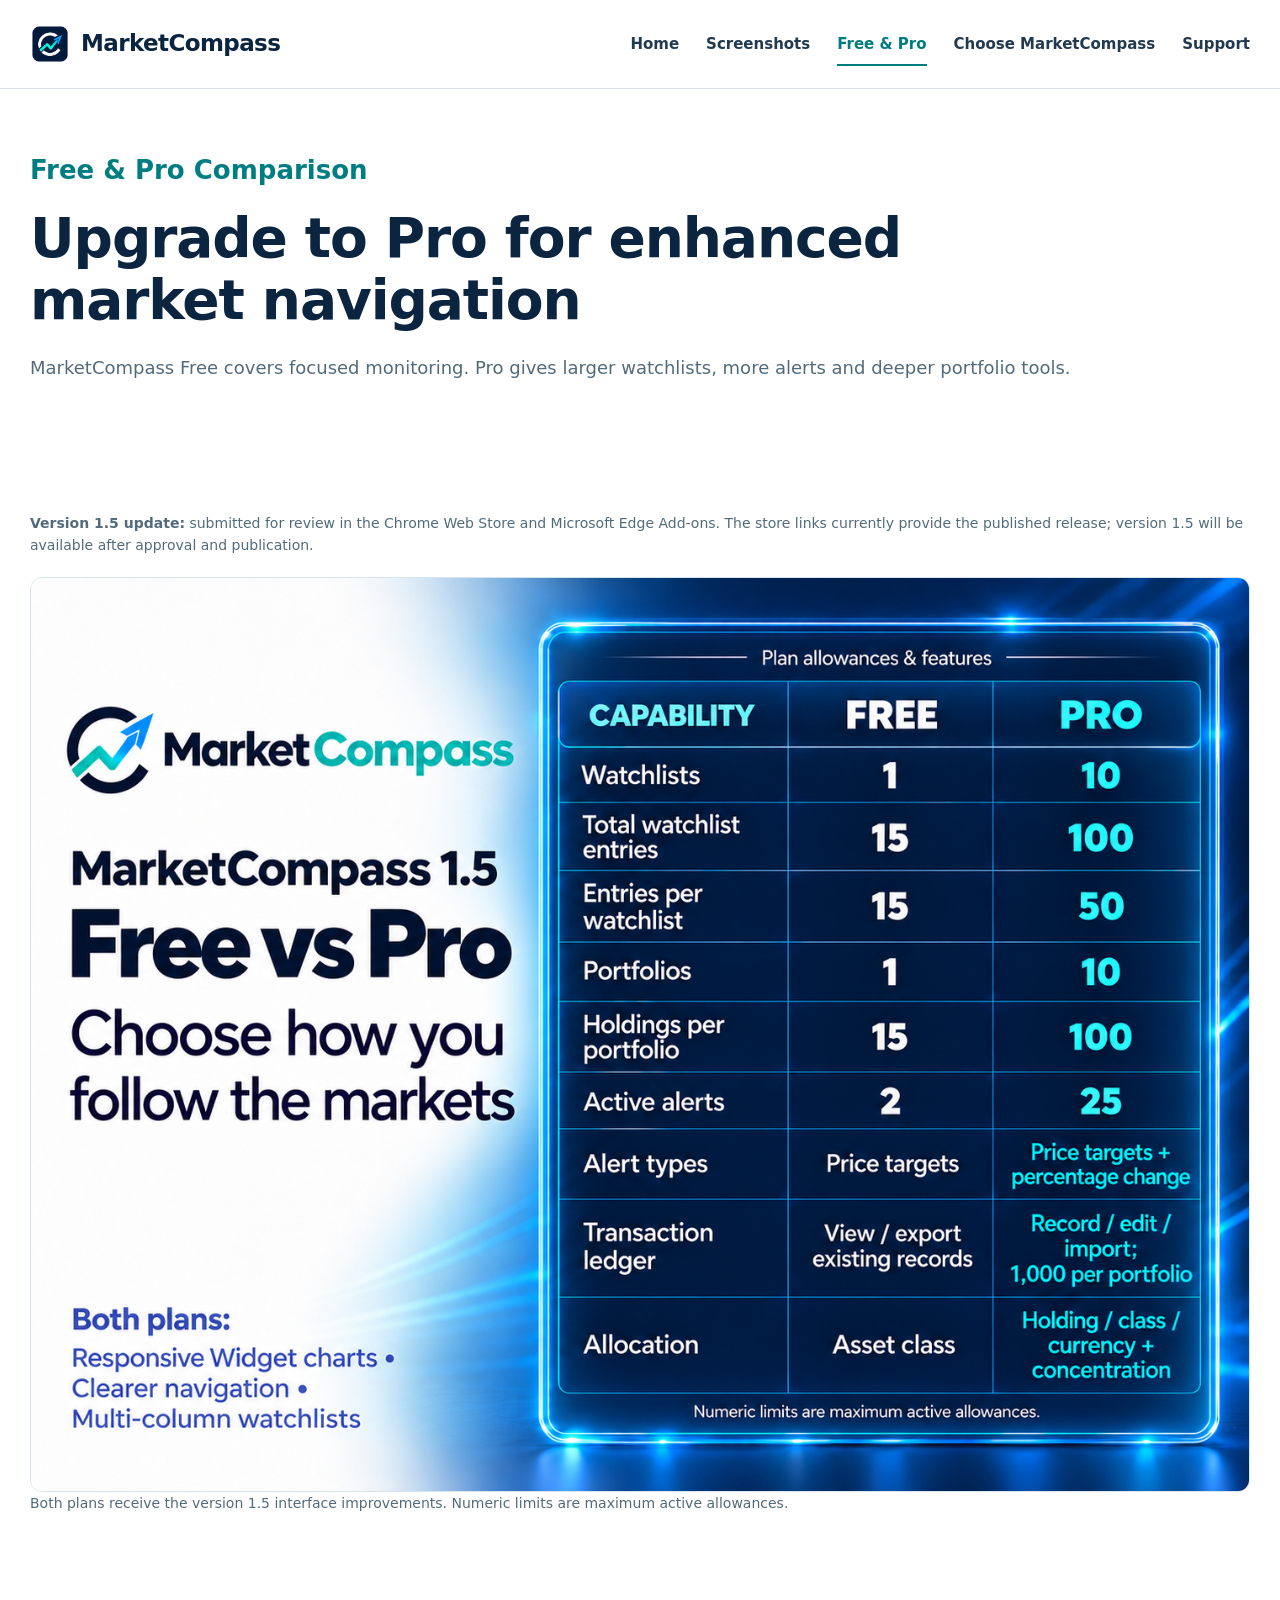
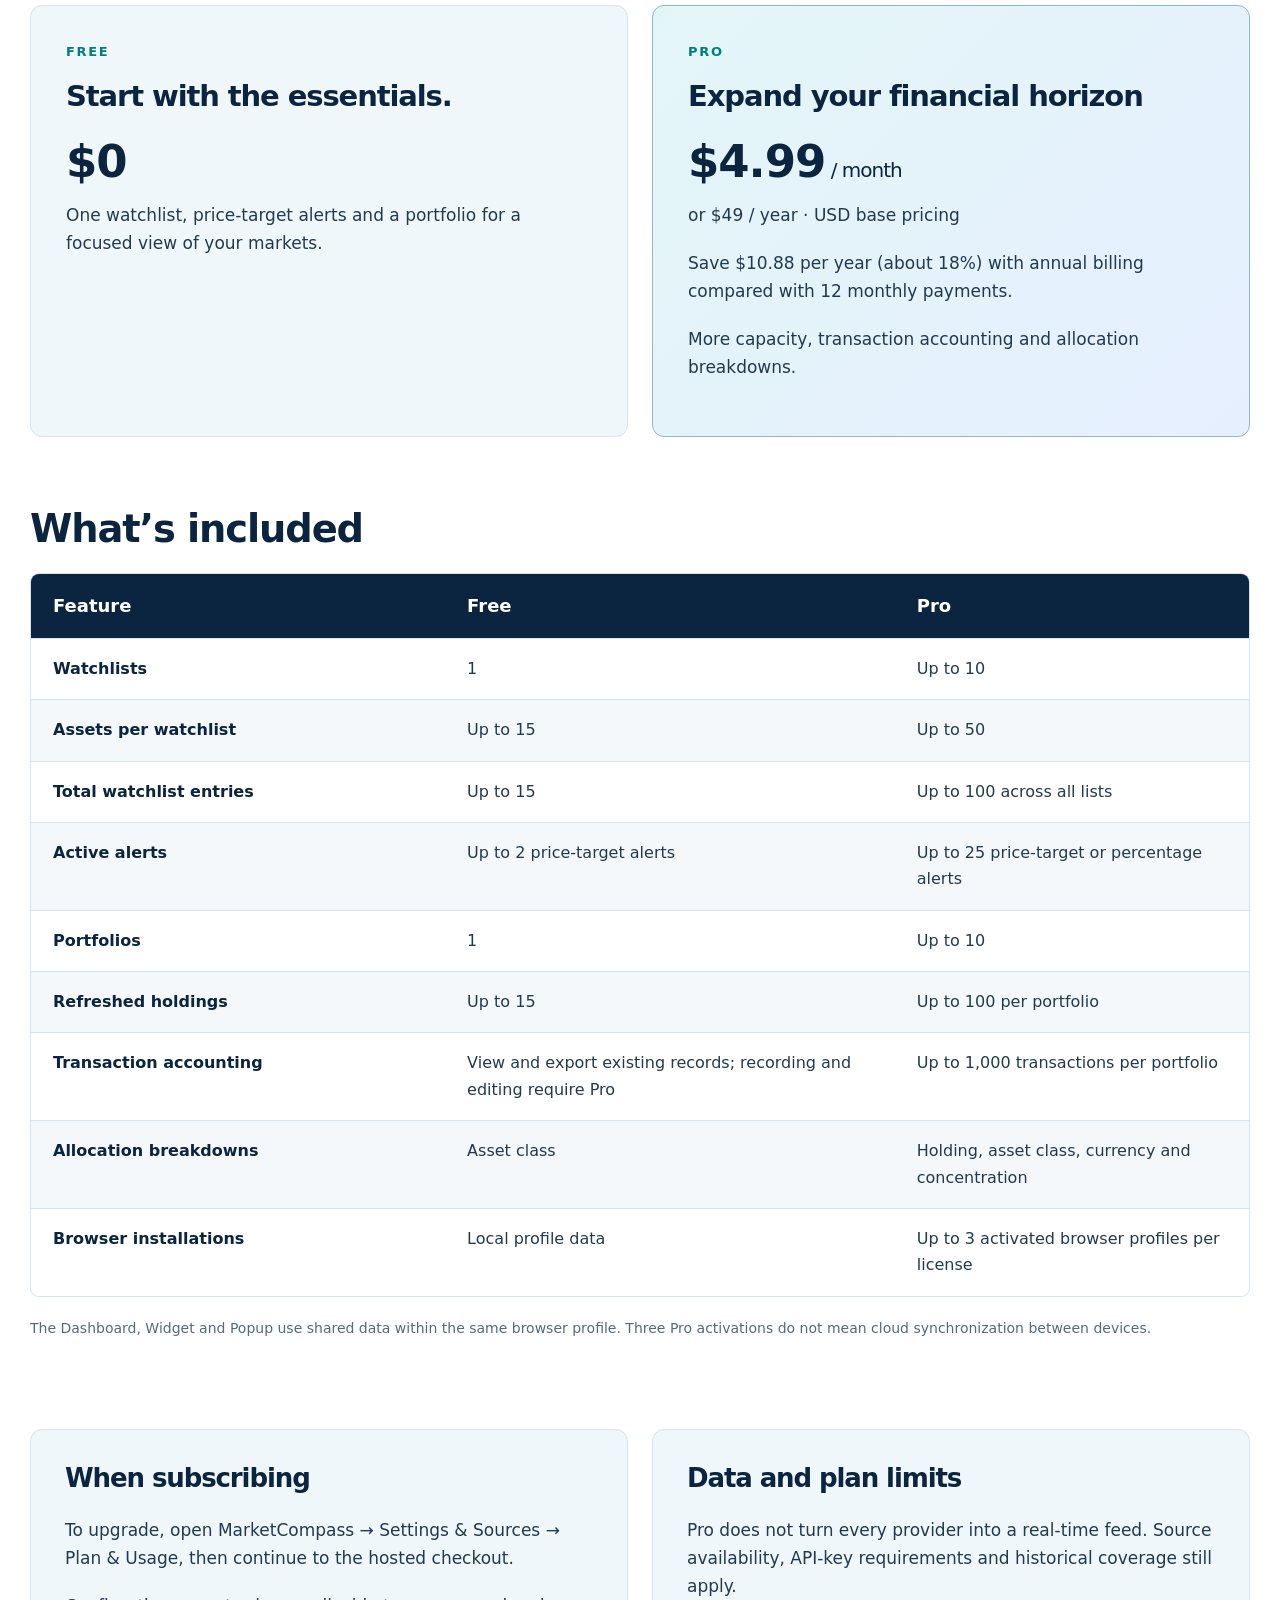
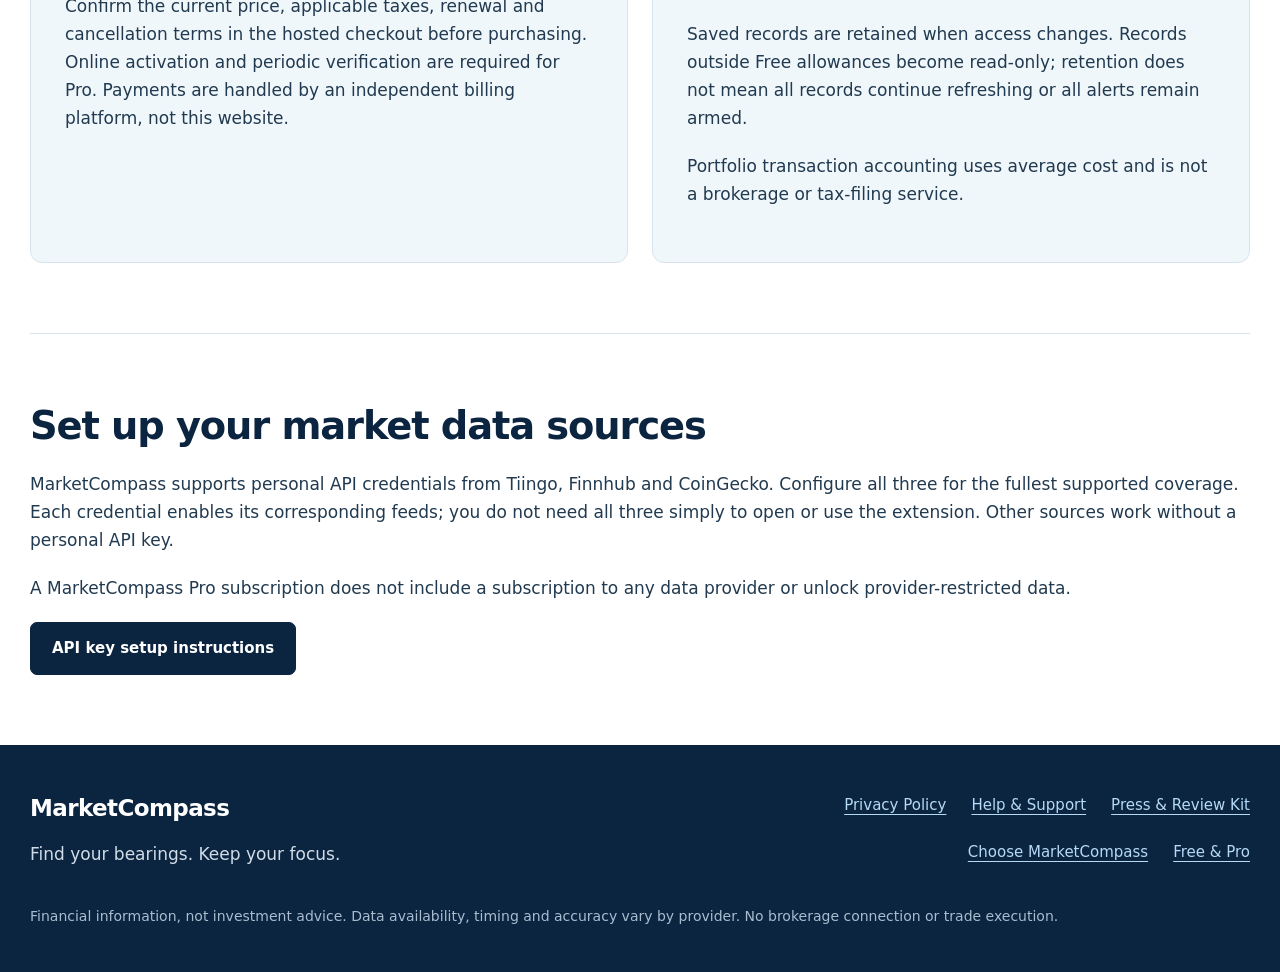
==== commit 781dd7e7: "Preview MarketCompass 1.5 and highlight competitive advantages" ====
--- a/free-pro.html
+++ b/free-pro.html
@@ -1,2 +1,2 @@
 <!doctype html><html lang="en"><head><meta charset="utf-8"><meta name="viewport" content="width=device-width,initial-scale=1"><title>MarketCompass | Free & Pro Comparison</title><meta name="description" content="Compare MarketCompass Free and Pro allowances, portfolio tools and subscription information."><link rel="icon" href="assets/marketing/icon.png"><link rel="stylesheet" href="assets/site.css"></head><body><a class="skip" href="#main">Skip to content</a><header class="site-header"><div class="wrap header-inner"><a class="brand" href="index.html"><img src="assets/marketing/icon.png" width="40" height="40" alt=""><span>MarketCompass</span></a><nav aria-label="Main navigation"><a href="index.html">Home</a><a href="screenshots.html">Screenshots</a><a href="free-pro.html" aria-current="page">Free & Pro</a><a href="why-marketcompass.html">Choose MarketCompass</a><a href="support.html">Support</a></nav></div></header><main id="main"><section class="page-head wrap comparison-head"><p class="comparison-label">Free &amp; Pro Comparison</p><h1>Upgrade to Pro for enhanced market navigation</h1><p class="lede">MarketCompass Free covers focused monitoring. Pro gives larger watchlists, more alerts and deeper portfolio tools.</p></section>
-<section class="wrap plans"><article><p class="eyebrow">Free</p><h2>Start with the essentials.</h2><p class="price">$0</p><p>One watchlist, price-target alerts and a portfolio for a focused view of your markets.</p></article><article class="pro-plan"><p class="eyebrow">Pro</p><h2>Expand your financial horizon</h2><p class="price">$4.99<span> / month</span></p><p>or $49 / year · USD base pricing</p><p>Save $10.88 per year (about 18%) with annual billing compared with 12 monthly payments.</p><p>More capacity, transaction accounting and allocation breakdowns.</p></article></section><section class="wrap section"><h2>What’s included</h2><div class="table-scroll" tabindex="0" role="region" aria-label="Free and Pro comparison"><table><thead><tr><th scope="col">Feature</th><th scope="col">Free</th><th scope="col">Pro</th></tr></thead><tbody><tr><th scope="row">Watchlists</th><td data-label="Free">1</td><td data-label="Pro">Up to 10</td></tr><tr><th scope="row">Assets per watchlist</th><td data-label="Free">Up to 15</td><td data-label="Pro">Up to 50</td></tr><tr><th scope="row">Total watchlist entries</th><td data-label="Free">Up to 15</td><td data-label="Pro">Up to 100 across all lists</td></tr><tr><th scope="row">Active alerts</th><td data-label="Free">Up to 2 price-target alerts</td><td data-label="Pro">Up to 25 price-target or percentage alerts</td></tr><tr><th scope="row">Portfolios</th><td data-label="Free">1</td><td data-label="Pro">Up to 10</td></tr><tr><th scope="row">Refreshed holdings</th><td data-label="Free">Up to 15</td><td data-label="Pro">Up to 100 per portfolio</td></tr><tr><th scope="row">Transaction accounting</th><td data-label="Free">Not included</td><td data-label="Pro">Up to 1,000 transactions per portfolio</td></tr><tr><th scope="row">Allocation breakdowns</th><td data-label="Free">Not included</td><td data-label="Pro">Included</td></tr><tr><th scope="row">Browser installations</th><td data-label="Free">Local profile data</td><td data-label="Pro">Up to 3 activated browser profiles per license</td></tr></tbody></table></div><p class="fine">The Dashboard, Widget and Popup use shared data within the same browser profile. Three Pro activations do not mean cloud synchronization between devices.</p></section><section class="wrap section two"><article class="feature-panel"><h2>When subscribing</h2><p>To upgrade, open MarketCompass → Settings &amp; Sources → Plan &amp; Usage, then continue to the hosted checkout.</p><p>Confirm the current price, applicable taxes, renewal and cancellation terms in the hosted checkout before purchasing. Online activation and periodic verification are required for Pro. Payments are handled by an independent billing platform, not this website.</p></article><article class="feature-panel"><h2>Data and plan limits</h2><p>Pro does not turn every provider into a real-time feed. Source availability, API-key requirements and historical coverage still apply.</p><p>Saved records are retained when access changes. Records outside Free allowances become read-only; retention does not mean all records continue refreshing or all alerts remain armed.</p><p>Portfolio transaction accounting uses average cost and is not a brokerage or tax-filing service.</p></article></section><section class="wrap section api-callout"><h2>Set up your market data sources</h2><p>MarketCompass supports personal API credentials from Tiingo, Finnhub and CoinGecko. Configure all three for the fullest supported coverage. Each credential enables its corresponding feeds; you do not need all three simply to open or use the extension. Other sources work without a personal API key.</p><p>A MarketCompass Pro subscription does not include a subscription to any data provider or unlock provider-restricted data.</p><a class="button" href="support.html#api-setup">API key setup instructions</a></section></main><footer><div class="wrap footer-inner"><div><a class="brand" href="index.html">MarketCompass</a><p>Find your bearings. Keep your focus.</p></div><div class="footer-links"><a href="privacy.html">Privacy Policy</a><a href="support.html">Help & Support</a><a href="press.html">Press & Review Kit</a><a href="why-marketcompass.html">Choose MarketCompass</a><a href="free-pro.html">Free & Pro</a></div><p class="fine">Financial information, not investment advice. Data availability, timing and accuracy vary by provider. No brokerage connection or trade execution.</p></div></footer></body></html>+<section class="wrap section"><p class="fine"><strong>Version 1.5 update:</strong> submitted for review in the Chrome Web Store and Microsoft Edge Add-ons. The store links currently provide the published release; version 1.5 will be available after approval and publication.</p><figure><a href="assets/marketing/v15-free-pro.png" data-lightbox="MarketCompass 1.5 Free and Pro"><img src="assets/marketing/v15-free-pro.png" alt="MarketCompass 1.5 Free and Pro plan comparison, detailed in the accessible table below" width="1448" height="1086" loading="lazy"></a></figure><p class="fine">Both plans receive the version 1.5 interface improvements. Numeric limits are maximum active allowances.</p></section><section class="wrap plans"><article><p class="eyebrow">Free</p><h2>Start with the essentials.</h2><p class="price">$0</p><p>One watchlist, price-target alerts and a portfolio for a focused view of your markets.</p></article><article class="pro-plan"><p class="eyebrow">Pro</p><h2>Expand your financial horizon</h2><p class="price">$4.99<span> / month</span></p><p>or $49 / year · USD base pricing</p><p>Save $10.88 per year (about 18%) with annual billing compared with 12 monthly payments.</p><p>More capacity, transaction accounting and allocation breakdowns.</p></article></section><section class="wrap section"><h2>What’s included</h2><div class="table-scroll" tabindex="0" role="region" aria-label="Free and Pro comparison"><table><thead><tr><th scope="col">Feature</th><th scope="col">Free</th><th scope="col">Pro</th></tr></thead><tbody><tr><th scope="row">Watchlists</th><td data-label="Free">1</td><td data-label="Pro">Up to 10</td></tr><tr><th scope="row">Assets per watchlist</th><td data-label="Free">Up to 15</td><td data-label="Pro">Up to 50</td></tr><tr><th scope="row">Total watchlist entries</th><td data-label="Free">Up to 15</td><td data-label="Pro">Up to 100 across all lists</td></tr><tr><th scope="row">Active alerts</th><td data-label="Free">Up to 2 price-target alerts</td><td data-label="Pro">Up to 25 price-target or percentage alerts</td></tr><tr><th scope="row">Portfolios</th><td data-label="Free">1</td><td data-label="Pro">Up to 10</td></tr><tr><th scope="row">Refreshed holdings</th><td data-label="Free">Up to 15</td><td data-label="Pro">Up to 100 per portfolio</td></tr><tr><th scope="row">Transaction accounting</th><td data-label="Free">View and export existing records; recording and editing require Pro</td><td data-label="Pro">Up to 1,000 transactions per portfolio</td></tr><tr><th scope="row">Allocation breakdowns</th><td data-label="Free">Asset class</td><td data-label="Pro">Holding, asset class, currency and concentration</td></tr><tr><th scope="row">Browser installations</th><td data-label="Free">Local profile data</td><td data-label="Pro">Up to 3 activated browser profiles per license</td></tr></tbody></table></div><p class="fine">The Dashboard, Widget and Popup use shared data within the same browser profile. Three Pro activations do not mean cloud synchronization between devices.</p></section><section class="wrap section two"><article class="feature-panel"><h2>When subscribing</h2><p>To upgrade, open MarketCompass → Settings &amp; Sources → Plan &amp; Usage, then continue to the hosted checkout.</p><p>Confirm the current price, applicable taxes, renewal and cancellation terms in the hosted checkout before purchasing. Online activation and periodic verification are required for Pro. Payments are handled by an independent billing platform, not this website.</p></article><article class="feature-panel"><h2>Data and plan limits</h2><p>Pro does not turn every provider into a real-time feed. Source availability, API-key requirements and historical coverage still apply.</p><p>Saved records are retained when access changes. Records outside Free allowances become read-only; retention does not mean all records continue refreshing or all alerts remain armed.</p><p>Portfolio transaction accounting uses average cost and is not a brokerage or tax-filing service.</p></article></section><section class="wrap section api-callout"><h2>Set up your market data sources</h2><p>MarketCompass supports personal API credentials from Tiingo, Finnhub and CoinGecko. Configure all three for the fullest supported coverage. Each credential enables its corresponding feeds; you do not need all three simply to open or use the extension. Other sources work without a personal API key.</p><p>A MarketCompass Pro subscription does not include a subscription to any data provider or unlock provider-restricted data.</p><a class="button" href="support.html#api-setup">API key setup instructions</a></section></main><footer><div class="wrap footer-inner"><div><a class="brand" href="index.html">MarketCompass</a><p>Find your bearings. Keep your focus.</p></div><div class="footer-links"><a href="privacy.html">Privacy Policy</a><a href="support.html">Help & Support</a><a href="press.html">Press & Review Kit</a><a href="why-marketcompass.html">Choose MarketCompass</a><a href="free-pro.html">Free & Pro</a></div><p class="fine">Financial information, not investment advice. Data availability, timing and accuracy vary by provider. No brokerage connection or trade execution.</p></div></footer><script src="assets/lightbox.js" defer></script></body></html>
--- a/assets/site.css
+++ b/assets/site.css
@@ -10,3 +10,6 @@
 
 /* Pricing visibility and sourced product comparison */
 .pricing-teaser{font-size:18px;line-height:1.5;margin:22px 0 16px}.pricing-teaser span{font-size:14px;color:var(--muted)}.why-link{margin:18px 0 0}.comparison-benefits h2{font-size:26px;letter-spacing:-.5px}.comparison-note{margin-top:28px}.competitor-table table{min-width:850px}.competitor-table tbody th{width:17%}.competitor-table th,.competitor-table td{padding:18px;font-size:15px}.competitor-table td:nth-child(2){width:20%}.comparison-benefits{padding-top:10px}@media(max-width:650px){.competitor-table table{min-width:0}.competitor-table tbody tr{grid-template-columns:1fr}.competitor-table tbody th{width:auto}.competitor-table tbody td{width:auto;padding:10px 16px}.competitor-table tbody td:last-child{padding-bottom:20px}.pricing-teaser{font-size:17px}}
+
+/* MarketCompass-focused comparison */
+.competitor-table .mc-difference{background:#e0f3f2;border-left:3px solid #007d80;color:#123f49}.competitor-table thead .mc-difference{background:#d1eceb}.competitor-table thead .mc-difference img{vertical-align:middle;margin-right:8px}.competitor-table .marketcompass-row th,.competitor-table .marketcompass-row td{font-weight:750;background:#eef8f7}.competitor-table .marketcompass-row .mc-difference{background:#d7eeec}.competitor-table .marketcompass-row strong{font-weight:750}@media(max-width:650px){.competitor-table .mc-difference{border-left:3px solid #007d80}.competitor-table tbody .mc-difference:before{color:#005c60}}
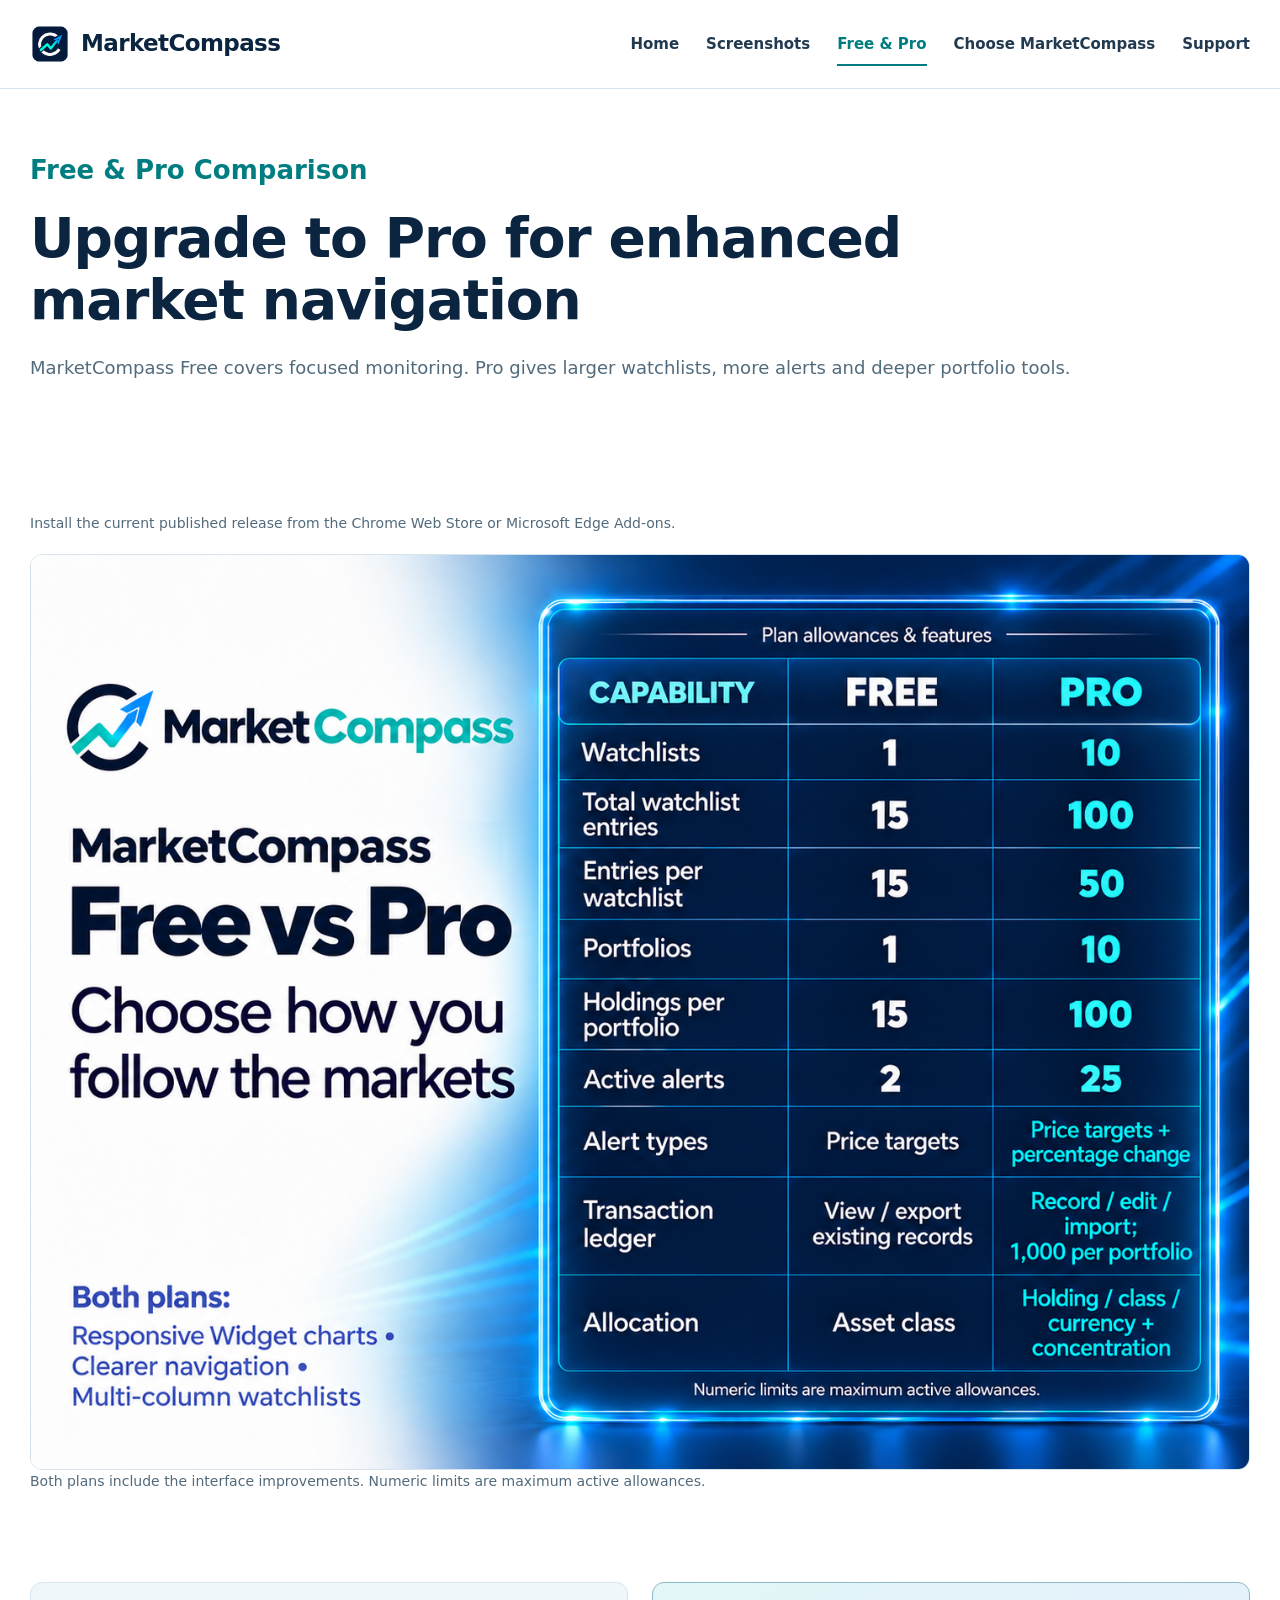
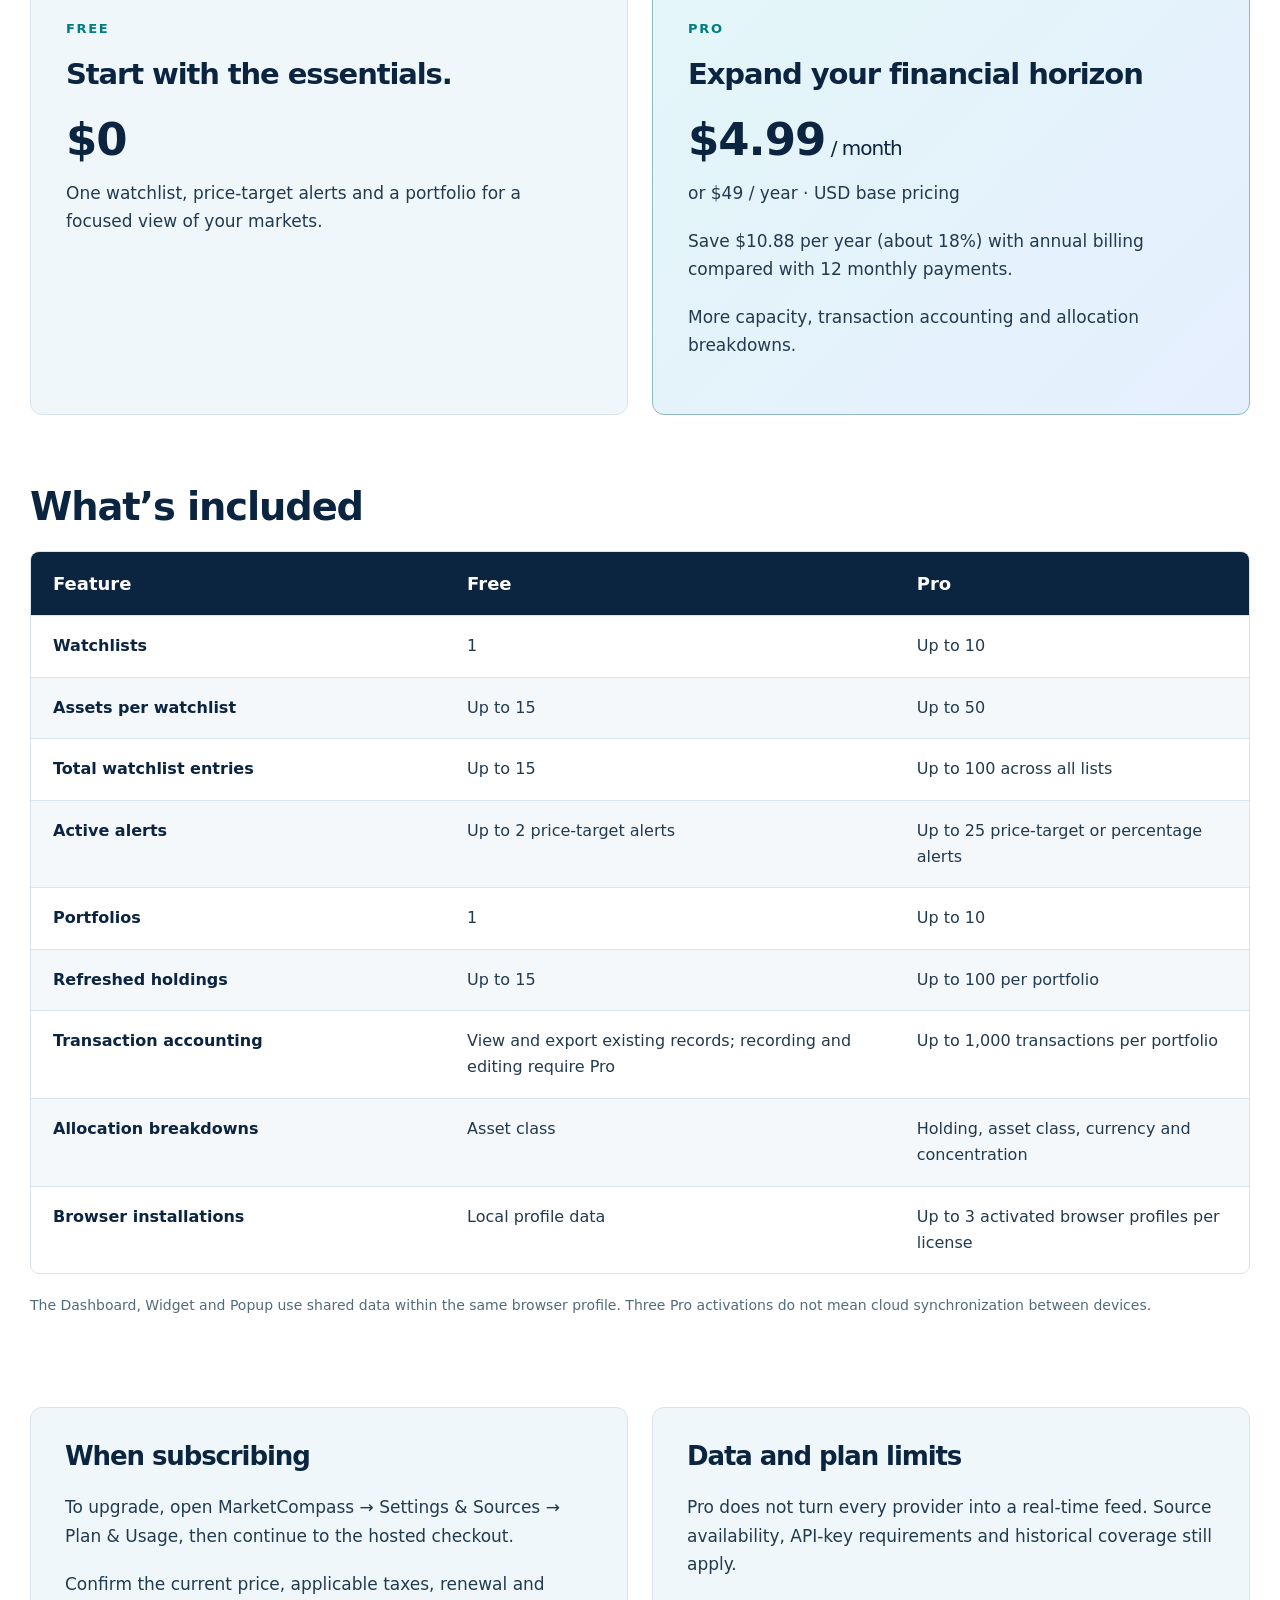
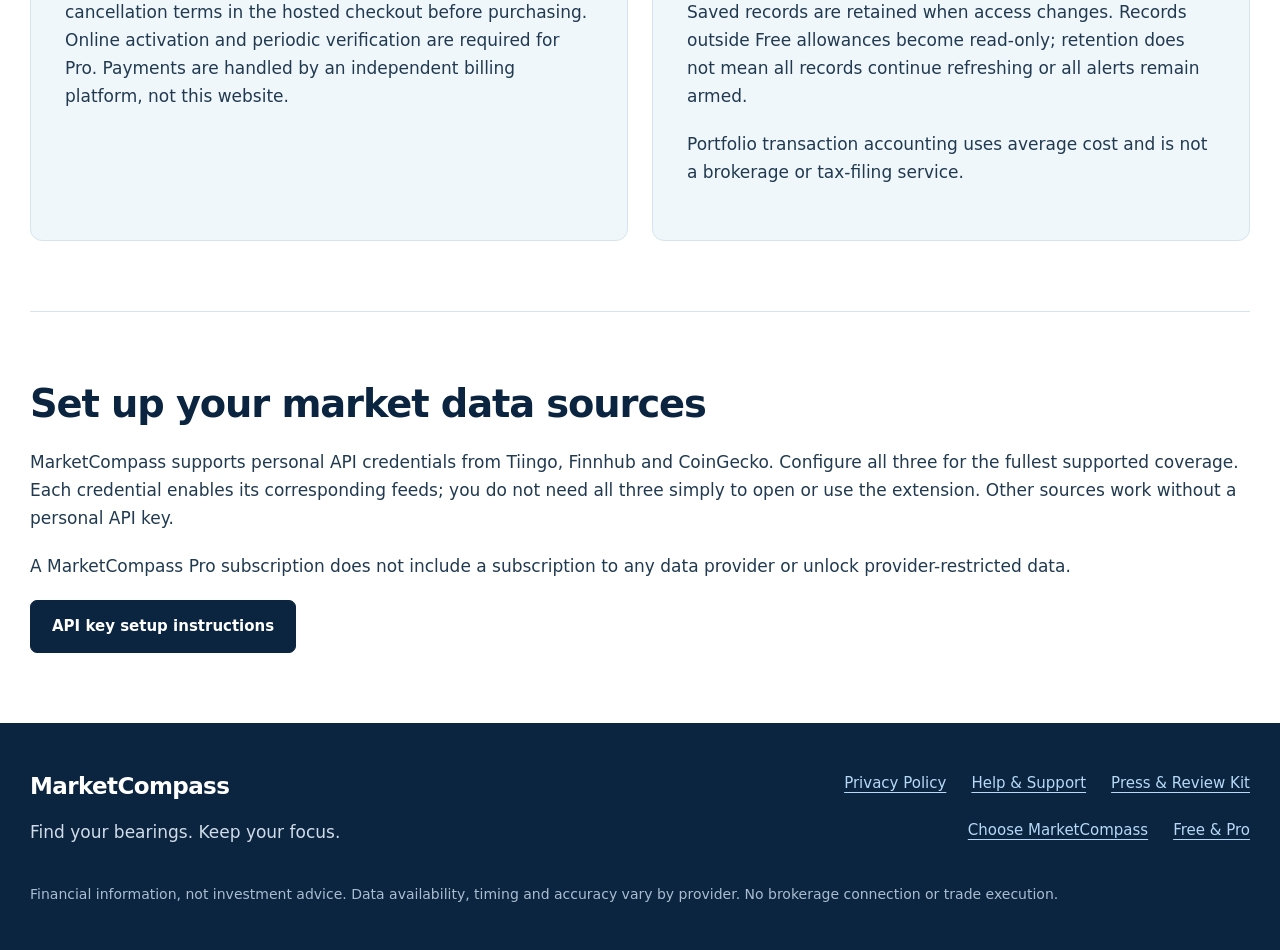
==== commit d3643ee8: "Correct outdated store release messaging" ====
--- a/free-pro.html
+++ b/free-pro.html
@@ -1,2 +1,2 @@
 <!doctype html><html lang="en"><head><meta charset="utf-8"><meta name="viewport" content="width=device-width,initial-scale=1"><title>MarketCompass | Free & Pro Comparison</title><meta name="description" content="Compare MarketCompass Free and Pro allowances, portfolio tools and subscription information."><link rel="icon" href="assets/marketing/icon.png"><link rel="stylesheet" href="assets/site.css"></head><body><a class="skip" href="#main">Skip to content</a><header class="site-header"><div class="wrap header-inner"><a class="brand" href="index.html"><img src="assets/marketing/icon.png" width="40" height="40" alt=""><span>MarketCompass</span></a><nav aria-label="Main navigation"><a href="index.html">Home</a><a href="screenshots.html">Screenshots</a><a href="free-pro.html" aria-current="page">Free & Pro</a><a href="why-marketcompass.html">Choose MarketCompass</a><a href="support.html">Support</a></nav></div></header><main id="main"><section class="page-head wrap comparison-head"><p class="comparison-label">Free &amp; Pro Comparison</p><h1>Upgrade to Pro for enhanced market navigation</h1><p class="lede">MarketCompass Free covers focused monitoring. Pro gives larger watchlists, more alerts and deeper portfolio tools.</p></section>
-<section class="wrap section"><p class="fine"><strong>Version 1.5 update:</strong> submitted for review in the Chrome Web Store and Microsoft Edge Add-ons. The store links currently provide the published release; version 1.5 will be available after approval and publication.</p><figure><a href="assets/marketing/v15-free-pro.png" data-lightbox="MarketCompass 1.5 Free and Pro"><img src="assets/marketing/v15-free-pro.png" alt="MarketCompass 1.5 Free and Pro plan comparison, detailed in the accessible table below" width="1448" height="1086" loading="lazy"></a></figure><p class="fine">Both plans receive the version 1.5 interface improvements. Numeric limits are maximum active allowances.</p></section><section class="wrap plans"><article><p class="eyebrow">Free</p><h2>Start with the essentials.</h2><p class="price">$0</p><p>One watchlist, price-target alerts and a portfolio for a focused view of your markets.</p></article><article class="pro-plan"><p class="eyebrow">Pro</p><h2>Expand your financial horizon</h2><p class="price">$4.99<span> / month</span></p><p>or $49 / year · USD base pricing</p><p>Save $10.88 per year (about 18%) with annual billing compared with 12 monthly payments.</p><p>More capacity, transaction accounting and allocation breakdowns.</p></article></section><section class="wrap section"><h2>What’s included</h2><div class="table-scroll" tabindex="0" role="region" aria-label="Free and Pro comparison"><table><thead><tr><th scope="col">Feature</th><th scope="col">Free</th><th scope="col">Pro</th></tr></thead><tbody><tr><th scope="row">Watchlists</th><td data-label="Free">1</td><td data-label="Pro">Up to 10</td></tr><tr><th scope="row">Assets per watchlist</th><td data-label="Free">Up to 15</td><td data-label="Pro">Up to 50</td></tr><tr><th scope="row">Total watchlist entries</th><td data-label="Free">Up to 15</td><td data-label="Pro">Up to 100 across all lists</td></tr><tr><th scope="row">Active alerts</th><td data-label="Free">Up to 2 price-target alerts</td><td data-label="Pro">Up to 25 price-target or percentage alerts</td></tr><tr><th scope="row">Portfolios</th><td data-label="Free">1</td><td data-label="Pro">Up to 10</td></tr><tr><th scope="row">Refreshed holdings</th><td data-label="Free">Up to 15</td><td data-label="Pro">Up to 100 per portfolio</td></tr><tr><th scope="row">Transaction accounting</th><td data-label="Free">View and export existing records; recording and editing require Pro</td><td data-label="Pro">Up to 1,000 transactions per portfolio</td></tr><tr><th scope="row">Allocation breakdowns</th><td data-label="Free">Asset class</td><td data-label="Pro">Holding, asset class, currency and concentration</td></tr><tr><th scope="row">Browser installations</th><td data-label="Free">Local profile data</td><td data-label="Pro">Up to 3 activated browser profiles per license</td></tr></tbody></table></div><p class="fine">The Dashboard, Widget and Popup use shared data within the same browser profile. Three Pro activations do not mean cloud synchronization between devices.</p></section><section class="wrap section two"><article class="feature-panel"><h2>When subscribing</h2><p>To upgrade, open MarketCompass → Settings &amp; Sources → Plan &amp; Usage, then continue to the hosted checkout.</p><p>Confirm the current price, applicable taxes, renewal and cancellation terms in the hosted checkout before purchasing. Online activation and periodic verification are required for Pro. Payments are handled by an independent billing platform, not this website.</p></article><article class="feature-panel"><h2>Data and plan limits</h2><p>Pro does not turn every provider into a real-time feed. Source availability, API-key requirements and historical coverage still apply.</p><p>Saved records are retained when access changes. Records outside Free allowances become read-only; retention does not mean all records continue refreshing or all alerts remain armed.</p><p>Portfolio transaction accounting uses average cost and is not a brokerage or tax-filing service.</p></article></section><section class="wrap section api-callout"><h2>Set up your market data sources</h2><p>MarketCompass supports personal API credentials from Tiingo, Finnhub and CoinGecko. Configure all three for the fullest supported coverage. Each credential enables its corresponding feeds; you do not need all three simply to open or use the extension. Other sources work without a personal API key.</p><p>A MarketCompass Pro subscription does not include a subscription to any data provider or unlock provider-restricted data.</p><a class="button" href="support.html#api-setup">API key setup instructions</a></section></main><footer><div class="wrap footer-inner"><div><a class="brand" href="index.html">MarketCompass</a><p>Find your bearings. Keep your focus.</p></div><div class="footer-links"><a href="privacy.html">Privacy Policy</a><a href="support.html">Help & Support</a><a href="press.html">Press & Review Kit</a><a href="why-marketcompass.html">Choose MarketCompass</a><a href="free-pro.html">Free & Pro</a></div><p class="fine">Financial information, not investment advice. Data availability, timing and accuracy vary by provider. No brokerage connection or trade execution.</p></div></footer><script src="assets/lightbox.js" defer></script></body></html>+<section class="wrap section"><p class="fine">Install the current published release from the Chrome Web Store or Microsoft Edge Add-ons.</p><figure><a href="assets/marketing/v15-free-pro.png" data-lightbox="MarketCompass Free and Pro"><img src="assets/marketing/v15-free-pro.png" alt="MarketCompass Free and Pro plan comparison, detailed in the accessible table below" width="1448" height="1086" loading="lazy"></a></figure><p class="fine">Both plans include the interface improvements. Numeric limits are maximum active allowances.</p></section><section class="wrap plans"><article><p class="eyebrow">Free</p><h2>Start with the essentials.</h2><p class="price">$0</p><p>One watchlist, price-target alerts and a portfolio for a focused view of your markets.</p></article><article class="pro-plan"><p class="eyebrow">Pro</p><h2>Expand your financial horizon</h2><p class="price">$4.99<span> / month</span></p><p>or $49 / year · USD base pricing</p><p>Save $10.88 per year (about 18%) with annual billing compared with 12 monthly payments.</p><p>More capacity, transaction accounting and allocation breakdowns.</p></article></section><section class="wrap section"><h2>What’s included</h2><div class="table-scroll" tabindex="0" role="region" aria-label="Free and Pro comparison"><table><thead><tr><th scope="col">Feature</th><th scope="col">Free</th><th scope="col">Pro</th></tr></thead><tbody><tr><th scope="row">Watchlists</th><td data-label="Free">1</td><td data-label="Pro">Up to 10</td></tr><tr><th scope="row">Assets per watchlist</th><td data-label="Free">Up to 15</td><td data-label="Pro">Up to 50</td></tr><tr><th scope="row">Total watchlist entries</th><td data-label="Free">Up to 15</td><td data-label="Pro">Up to 100 across all lists</td></tr><tr><th scope="row">Active alerts</th><td data-label="Free">Up to 2 price-target alerts</td><td data-label="Pro">Up to 25 price-target or percentage alerts</td></tr><tr><th scope="row">Portfolios</th><td data-label="Free">1</td><td data-label="Pro">Up to 10</td></tr><tr><th scope="row">Refreshed holdings</th><td data-label="Free">Up to 15</td><td data-label="Pro">Up to 100 per portfolio</td></tr><tr><th scope="row">Transaction accounting</th><td data-label="Free">View and export existing records; recording and editing require Pro</td><td data-label="Pro">Up to 1,000 transactions per portfolio</td></tr><tr><th scope="row">Allocation breakdowns</th><td data-label="Free">Asset class</td><td data-label="Pro">Holding, asset class, currency and concentration</td></tr><tr><th scope="row">Browser installations</th><td data-label="Free">Local profile data</td><td data-label="Pro">Up to 3 activated browser profiles per license</td></tr></tbody></table></div><p class="fine">The Dashboard, Widget and Popup use shared data within the same browser profile. Three Pro activations do not mean cloud synchronization between devices.</p></section><section class="wrap section two"><article class="feature-panel"><h2>When subscribing</h2><p>To upgrade, open MarketCompass → Settings &amp; Sources → Plan &amp; Usage, then continue to the hosted checkout.</p><p>Confirm the current price, applicable taxes, renewal and cancellation terms in the hosted checkout before purchasing. Online activation and periodic verification are required for Pro. Payments are handled by an independent billing platform, not this website.</p></article><article class="feature-panel"><h2>Data and plan limits</h2><p>Pro does not turn every provider into a real-time feed. Source availability, API-key requirements and historical coverage still apply.</p><p>Saved records are retained when access changes. Records outside Free allowances become read-only; retention does not mean all records continue refreshing or all alerts remain armed.</p><p>Portfolio transaction accounting uses average cost and is not a brokerage or tax-filing service.</p></article></section><section class="wrap section api-callout"><h2>Set up your market data sources</h2><p>MarketCompass supports personal API credentials from Tiingo, Finnhub and CoinGecko. Configure all three for the fullest supported coverage. Each credential enables its corresponding feeds; you do not need all three simply to open or use the extension. Other sources work without a personal API key.</p><p>A MarketCompass Pro subscription does not include a subscription to any data provider or unlock provider-restricted data.</p><a class="button" href="support.html#api-setup">API key setup instructions</a></section></main><footer><div class="wrap footer-inner"><div><a class="brand" href="index.html">MarketCompass</a><p>Find your bearings. Keep your focus.</p></div><div class="footer-links"><a href="privacy.html">Privacy Policy</a><a href="support.html">Help & Support</a><a href="press.html">Press & Review Kit</a><a href="why-marketcompass.html">Choose MarketCompass</a><a href="free-pro.html">Free & Pro</a></div><p class="fine">Financial information, not investment advice. Data availability, timing and accuracy vary by provider. No brokerage connection or trade execution.</p></div></footer><script src="assets/lightbox.js" defer></script></body></html>
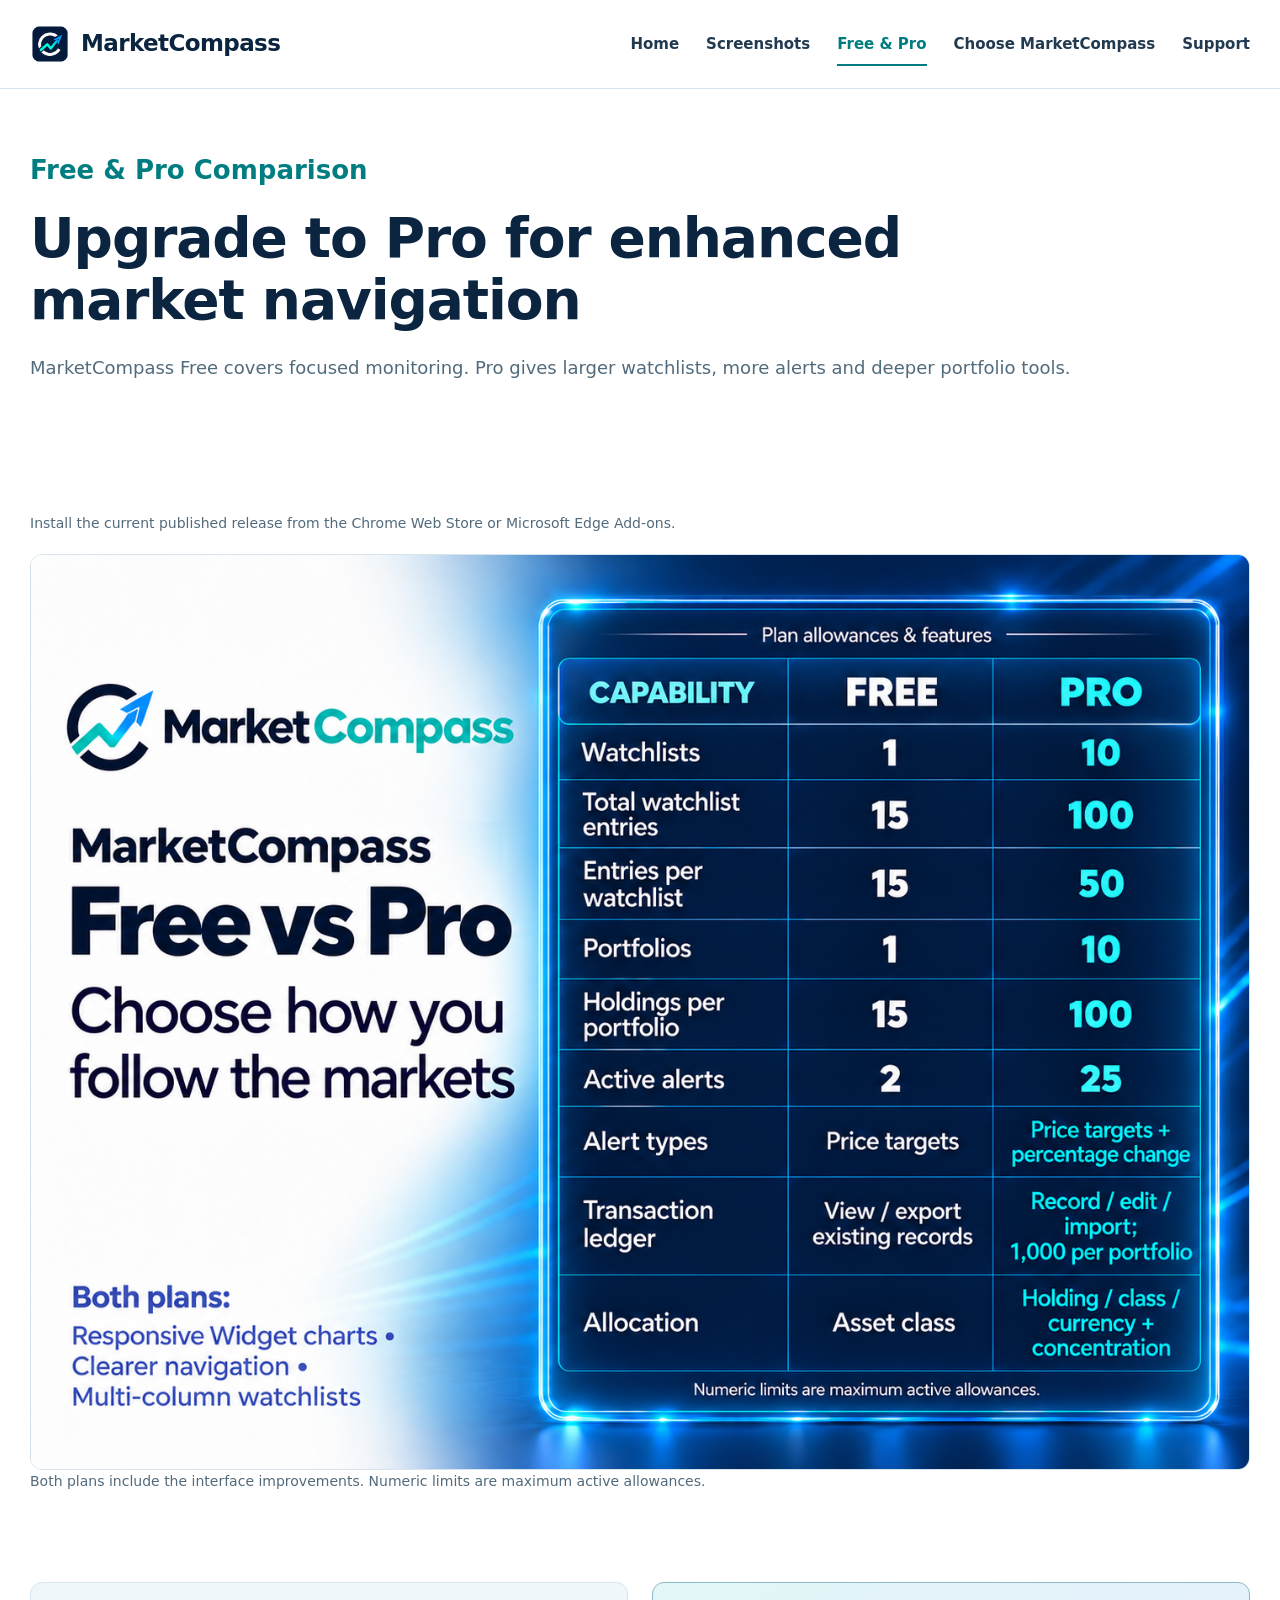
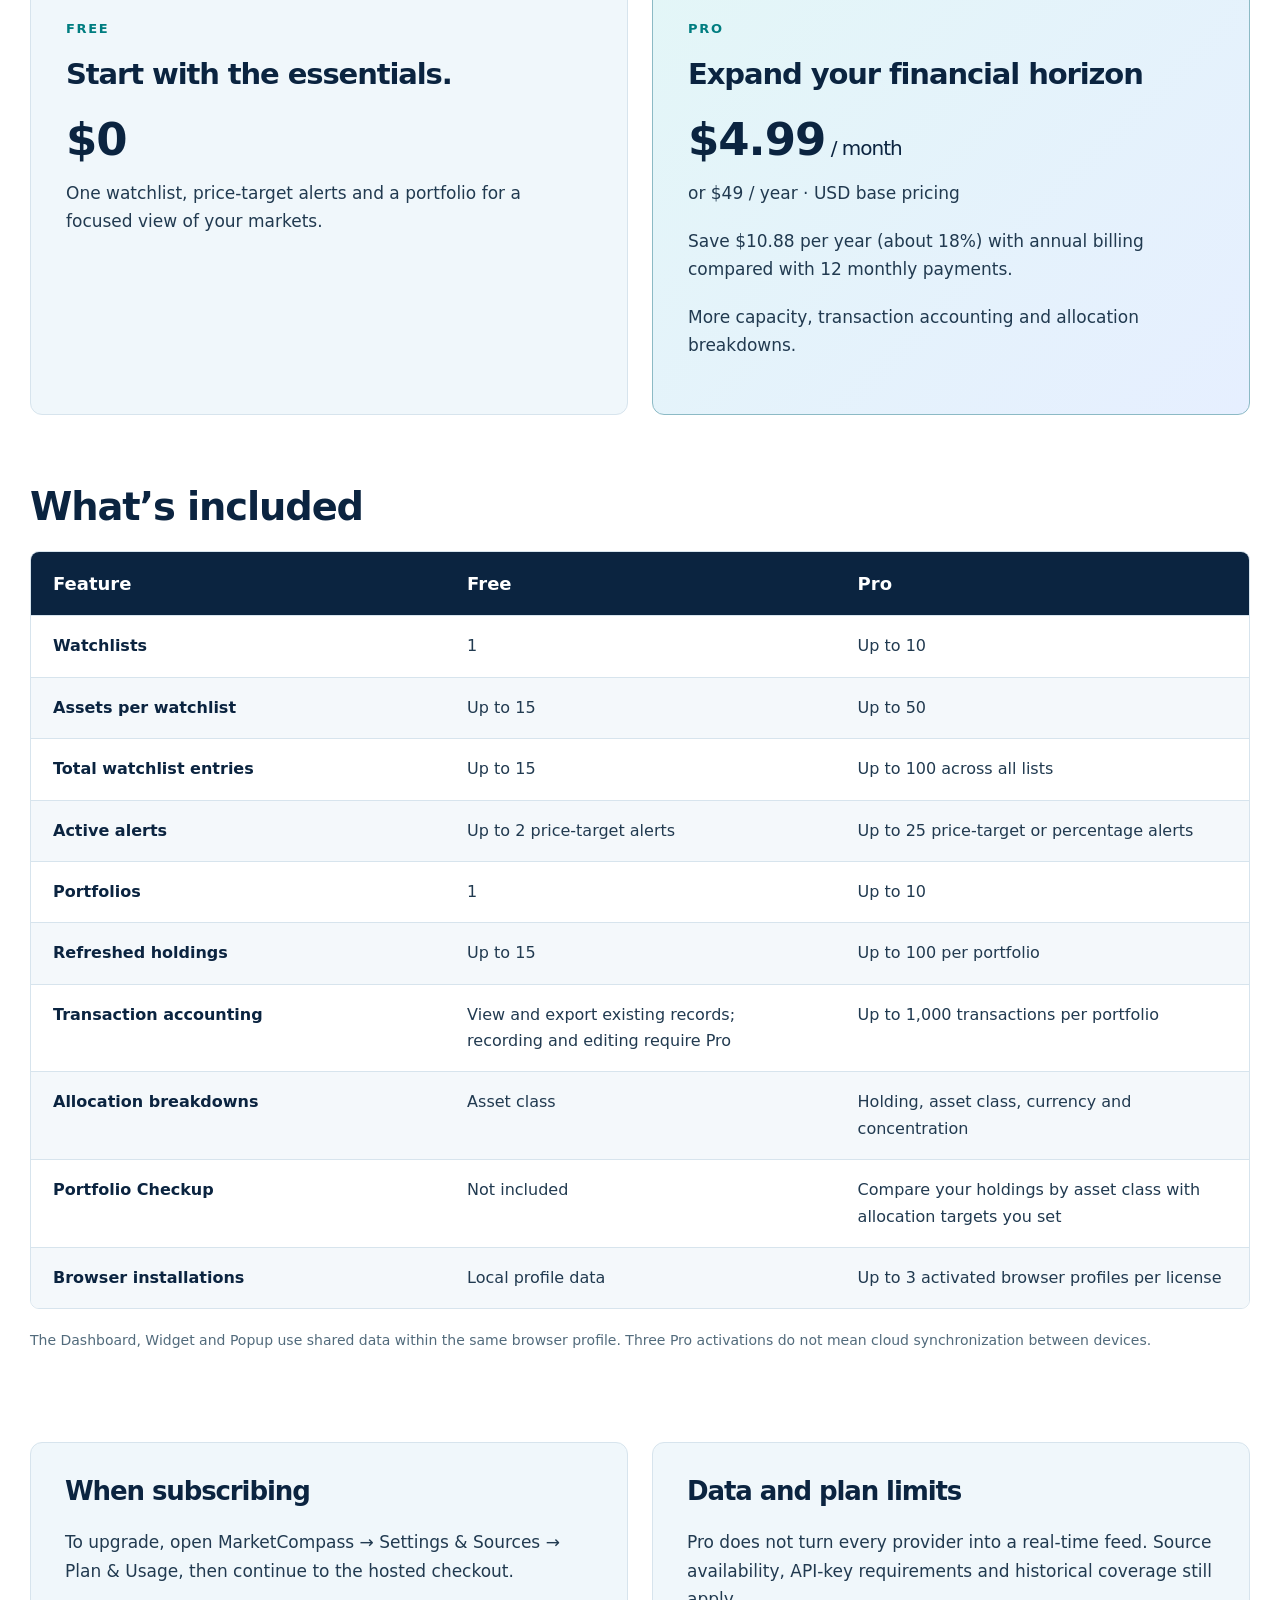
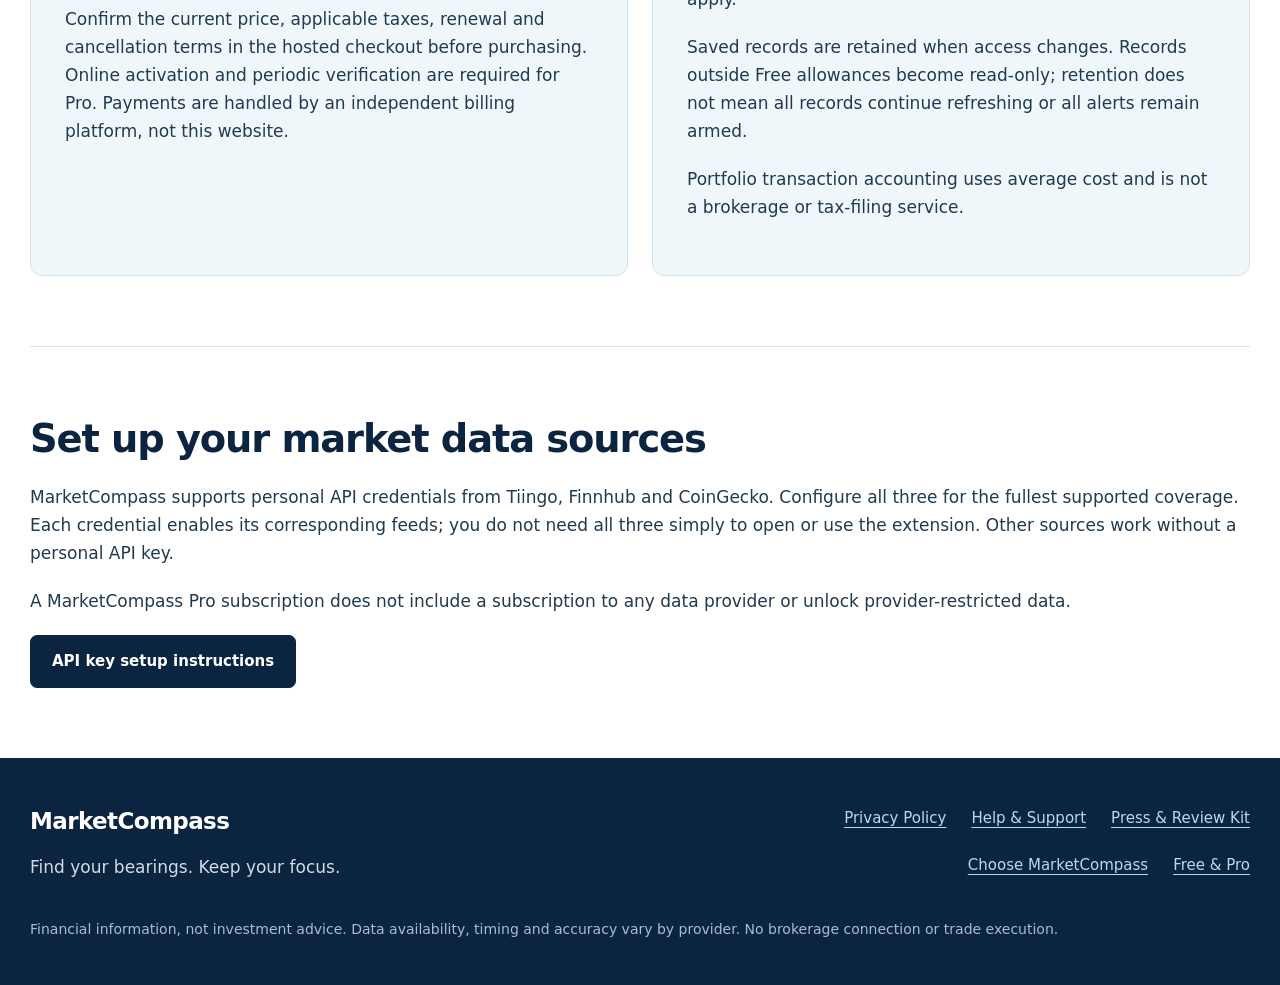
==== commit 2c2bb6a9: "Update MarketCompass website features and gallery" ====
--- a/free-pro.html
+++ b/free-pro.html
@@ -1,2 +1,2 @@
 <!doctype html><html lang="en"><head><meta charset="utf-8"><meta name="viewport" content="width=device-width,initial-scale=1"><title>MarketCompass | Free & Pro Comparison</title><meta name="description" content="Compare MarketCompass Free and Pro allowances, portfolio tools and subscription information."><link rel="icon" href="assets/marketing/icon.png"><link rel="stylesheet" href="assets/site.css"></head><body><a class="skip" href="#main">Skip to content</a><header class="site-header"><div class="wrap header-inner"><a class="brand" href="index.html"><img src="assets/marketing/icon.png" width="40" height="40" alt=""><span>MarketCompass</span></a><nav aria-label="Main navigation"><a href="index.html">Home</a><a href="screenshots.html">Screenshots</a><a href="free-pro.html" aria-current="page">Free & Pro</a><a href="why-marketcompass.html">Choose MarketCompass</a><a href="support.html">Support</a></nav></div></header><main id="main"><section class="page-head wrap comparison-head"><p class="comparison-label">Free &amp; Pro Comparison</p><h1>Upgrade to Pro for enhanced market navigation</h1><p class="lede">MarketCompass Free covers focused monitoring. Pro gives larger watchlists, more alerts and deeper portfolio tools.</p></section>
-<section class="wrap section"><p class="fine">Install the current published release from the Chrome Web Store or Microsoft Edge Add-ons.</p><figure><a href="assets/marketing/v15-free-pro.png" data-lightbox="MarketCompass Free and Pro"><img src="assets/marketing/v15-free-pro.png" alt="MarketCompass Free and Pro plan comparison, detailed in the accessible table below" width="1448" height="1086" loading="lazy"></a></figure><p class="fine">Both plans include the interface improvements. Numeric limits are maximum active allowances.</p></section><section class="wrap plans"><article><p class="eyebrow">Free</p><h2>Start with the essentials.</h2><p class="price">$0</p><p>One watchlist, price-target alerts and a portfolio for a focused view of your markets.</p></article><article class="pro-plan"><p class="eyebrow">Pro</p><h2>Expand your financial horizon</h2><p class="price">$4.99<span> / month</span></p><p>or $49 / year · USD base pricing</p><p>Save $10.88 per year (about 18%) with annual billing compared with 12 monthly payments.</p><p>More capacity, transaction accounting and allocation breakdowns.</p></article></section><section class="wrap section"><h2>What’s included</h2><div class="table-scroll" tabindex="0" role="region" aria-label="Free and Pro comparison"><table><thead><tr><th scope="col">Feature</th><th scope="col">Free</th><th scope="col">Pro</th></tr></thead><tbody><tr><th scope="row">Watchlists</th><td data-label="Free">1</td><td data-label="Pro">Up to 10</td></tr><tr><th scope="row">Assets per watchlist</th><td data-label="Free">Up to 15</td><td data-label="Pro">Up to 50</td></tr><tr><th scope="row">Total watchlist entries</th><td data-label="Free">Up to 15</td><td data-label="Pro">Up to 100 across all lists</td></tr><tr><th scope="row">Active alerts</th><td data-label="Free">Up to 2 price-target alerts</td><td data-label="Pro">Up to 25 price-target or percentage alerts</td></tr><tr><th scope="row">Portfolios</th><td data-label="Free">1</td><td data-label="Pro">Up to 10</td></tr><tr><th scope="row">Refreshed holdings</th><td data-label="Free">Up to 15</td><td data-label="Pro">Up to 100 per portfolio</td></tr><tr><th scope="row">Transaction accounting</th><td data-label="Free">View and export existing records; recording and editing require Pro</td><td data-label="Pro">Up to 1,000 transactions per portfolio</td></tr><tr><th scope="row">Allocation breakdowns</th><td data-label="Free">Asset class</td><td data-label="Pro">Holding, asset class, currency and concentration</td></tr><tr><th scope="row">Browser installations</th><td data-label="Free">Local profile data</td><td data-label="Pro">Up to 3 activated browser profiles per license</td></tr></tbody></table></div><p class="fine">The Dashboard, Widget and Popup use shared data within the same browser profile. Three Pro activations do not mean cloud synchronization between devices.</p></section><section class="wrap section two"><article class="feature-panel"><h2>When subscribing</h2><p>To upgrade, open MarketCompass → Settings &amp; Sources → Plan &amp; Usage, then continue to the hosted checkout.</p><p>Confirm the current price, applicable taxes, renewal and cancellation terms in the hosted checkout before purchasing. Online activation and periodic verification are required for Pro. Payments are handled by an independent billing platform, not this website.</p></article><article class="feature-panel"><h2>Data and plan limits</h2><p>Pro does not turn every provider into a real-time feed. Source availability, API-key requirements and historical coverage still apply.</p><p>Saved records are retained when access changes. Records outside Free allowances become read-only; retention does not mean all records continue refreshing or all alerts remain armed.</p><p>Portfolio transaction accounting uses average cost and is not a brokerage or tax-filing service.</p></article></section><section class="wrap section api-callout"><h2>Set up your market data sources</h2><p>MarketCompass supports personal API credentials from Tiingo, Finnhub and CoinGecko. Configure all three for the fullest supported coverage. Each credential enables its corresponding feeds; you do not need all three simply to open or use the extension. Other sources work without a personal API key.</p><p>A MarketCompass Pro subscription does not include a subscription to any data provider or unlock provider-restricted data.</p><a class="button" href="support.html#api-setup">API key setup instructions</a></section></main><footer><div class="wrap footer-inner"><div><a class="brand" href="index.html">MarketCompass</a><p>Find your bearings. Keep your focus.</p></div><div class="footer-links"><a href="privacy.html">Privacy Policy</a><a href="support.html">Help & Support</a><a href="press.html">Press & Review Kit</a><a href="why-marketcompass.html">Choose MarketCompass</a><a href="free-pro.html">Free & Pro</a></div><p class="fine">Financial information, not investment advice. Data availability, timing and accuracy vary by provider. No brokerage connection or trade execution.</p></div></footer><script src="assets/lightbox.js" defer></script></body></html>
+<section class="wrap section"><p class="fine">Install the current published release from the Chrome Web Store or Microsoft Edge Add-ons.</p><figure><a href="assets/marketing/v15-free-pro.png" data-lightbox="MarketCompass Free and Pro"><img src="assets/marketing/v15-free-pro.png" alt="MarketCompass Free and Pro plan comparison, detailed in the accessible table below" width="1448" height="1086" loading="lazy"></a></figure><p class="fine">Both plans include the interface improvements. Numeric limits are maximum active allowances.</p></section><section class="wrap plans"><article><p class="eyebrow">Free</p><h2>Start with the essentials.</h2><p class="price">$0</p><p>One watchlist, price-target alerts and a portfolio for a focused view of your markets.</p></article><article class="pro-plan"><p class="eyebrow">Pro</p><h2>Expand your financial horizon</h2><p class="price">$4.99<span> / month</span></p><p>or $49 / year · USD base pricing</p><p>Save $10.88 per year (about 18%) with annual billing compared with 12 monthly payments.</p><p>More capacity, transaction accounting and allocation breakdowns.</p></article></section><section class="wrap section"><h2>What’s included</h2><div class="table-scroll" tabindex="0" role="region" aria-label="Free and Pro comparison"><table><thead><tr><th scope="col">Feature</th><th scope="col">Free</th><th scope="col">Pro</th></tr></thead><tbody><tr><th scope="row">Watchlists</th><td data-label="Free">1</td><td data-label="Pro">Up to 10</td></tr><tr><th scope="row">Assets per watchlist</th><td data-label="Free">Up to 15</td><td data-label="Pro">Up to 50</td></tr><tr><th scope="row">Total watchlist entries</th><td data-label="Free">Up to 15</td><td data-label="Pro">Up to 100 across all lists</td></tr><tr><th scope="row">Active alerts</th><td data-label="Free">Up to 2 price-target alerts</td><td data-label="Pro">Up to 25 price-target or percentage alerts</td></tr><tr><th scope="row">Portfolios</th><td data-label="Free">1</td><td data-label="Pro">Up to 10</td></tr><tr><th scope="row">Refreshed holdings</th><td data-label="Free">Up to 15</td><td data-label="Pro">Up to 100 per portfolio</td></tr><tr><th scope="row">Transaction accounting</th><td data-label="Free">View and export existing records; recording and editing require Pro</td><td data-label="Pro">Up to 1,000 transactions per portfolio</td></tr><tr><th scope="row">Allocation breakdowns</th><td data-label="Free">Asset class</td><td data-label="Pro">Holding, asset class, currency and concentration</td></tr><tr><th scope="row">Portfolio Checkup</th><td data-label="Free">Not included</td><td data-label="Pro">Compare your holdings by asset class with allocation targets you set</td></tr><tr><th scope="row">Browser installations</th><td data-label="Free">Local profile data</td><td data-label="Pro">Up to 3 activated browser profiles per license</td></tr></tbody></table></div><p class="fine">The Dashboard, Widget and Popup use shared data within the same browser profile. Three Pro activations do not mean cloud synchronization between devices.</p></section><section class="wrap section two"><article class="feature-panel"><h2>When subscribing</h2><p>To upgrade, open MarketCompass → Settings &amp; Sources → Plan &amp; Usage, then continue to the hosted checkout.</p><p>Confirm the current price, applicable taxes, renewal and cancellation terms in the hosted checkout before purchasing. Online activation and periodic verification are required for Pro. Payments are handled by an independent billing platform, not this website.</p></article><article class="feature-panel"><h2>Data and plan limits</h2><p>Pro does not turn every provider into a real-time feed. Source availability, API-key requirements and historical coverage still apply.</p><p>Saved records are retained when access changes. Records outside Free allowances become read-only; retention does not mean all records continue refreshing or all alerts remain armed.</p><p>Portfolio transaction accounting uses average cost and is not a brokerage or tax-filing service.</p></article></section><section class="wrap section api-callout"><h2>Set up your market data sources</h2><p>MarketCompass supports personal API credentials from Tiingo, Finnhub and CoinGecko. Configure all three for the fullest supported coverage. Each credential enables its corresponding feeds; you do not need all three simply to open or use the extension. Other sources work without a personal API key.</p><p>A MarketCompass Pro subscription does not include a subscription to any data provider or unlock provider-restricted data.</p><a class="button" href="support.html#api-setup">API key setup instructions</a></section></main><footer><div class="wrap footer-inner"><div><a class="brand" href="index.html">MarketCompass</a><p>Find your bearings. Keep your focus.</p></div><div class="footer-links"><a href="privacy.html">Privacy Policy</a><a href="support.html">Help & Support</a><a href="press.html">Press & Review Kit</a><a href="why-marketcompass.html">Choose MarketCompass</a><a href="free-pro.html">Free & Pro</a></div><p class="fine">Financial information, not investment advice. Data availability, timing and accuracy vary by provider. No brokerage connection or trade execution.</p></div></footer><script src="assets/lightbox.js" defer></script></body></html>
